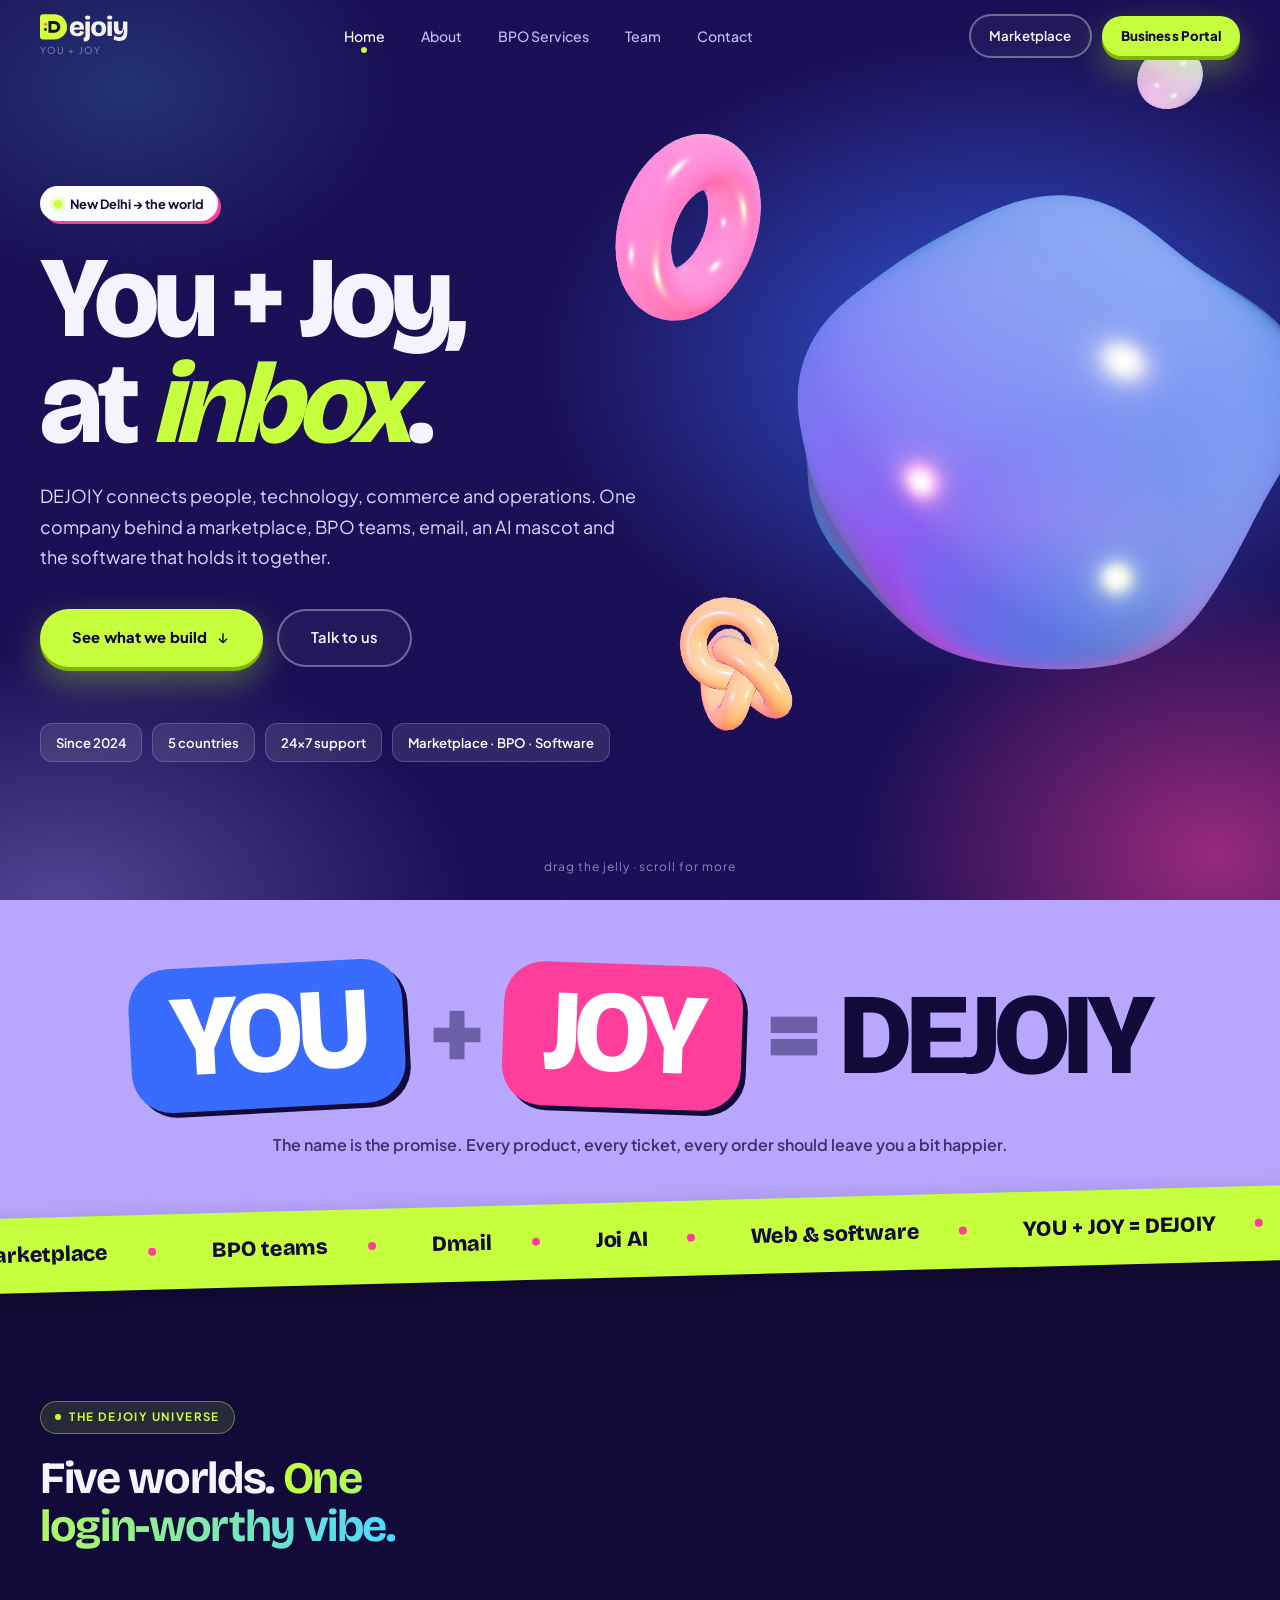
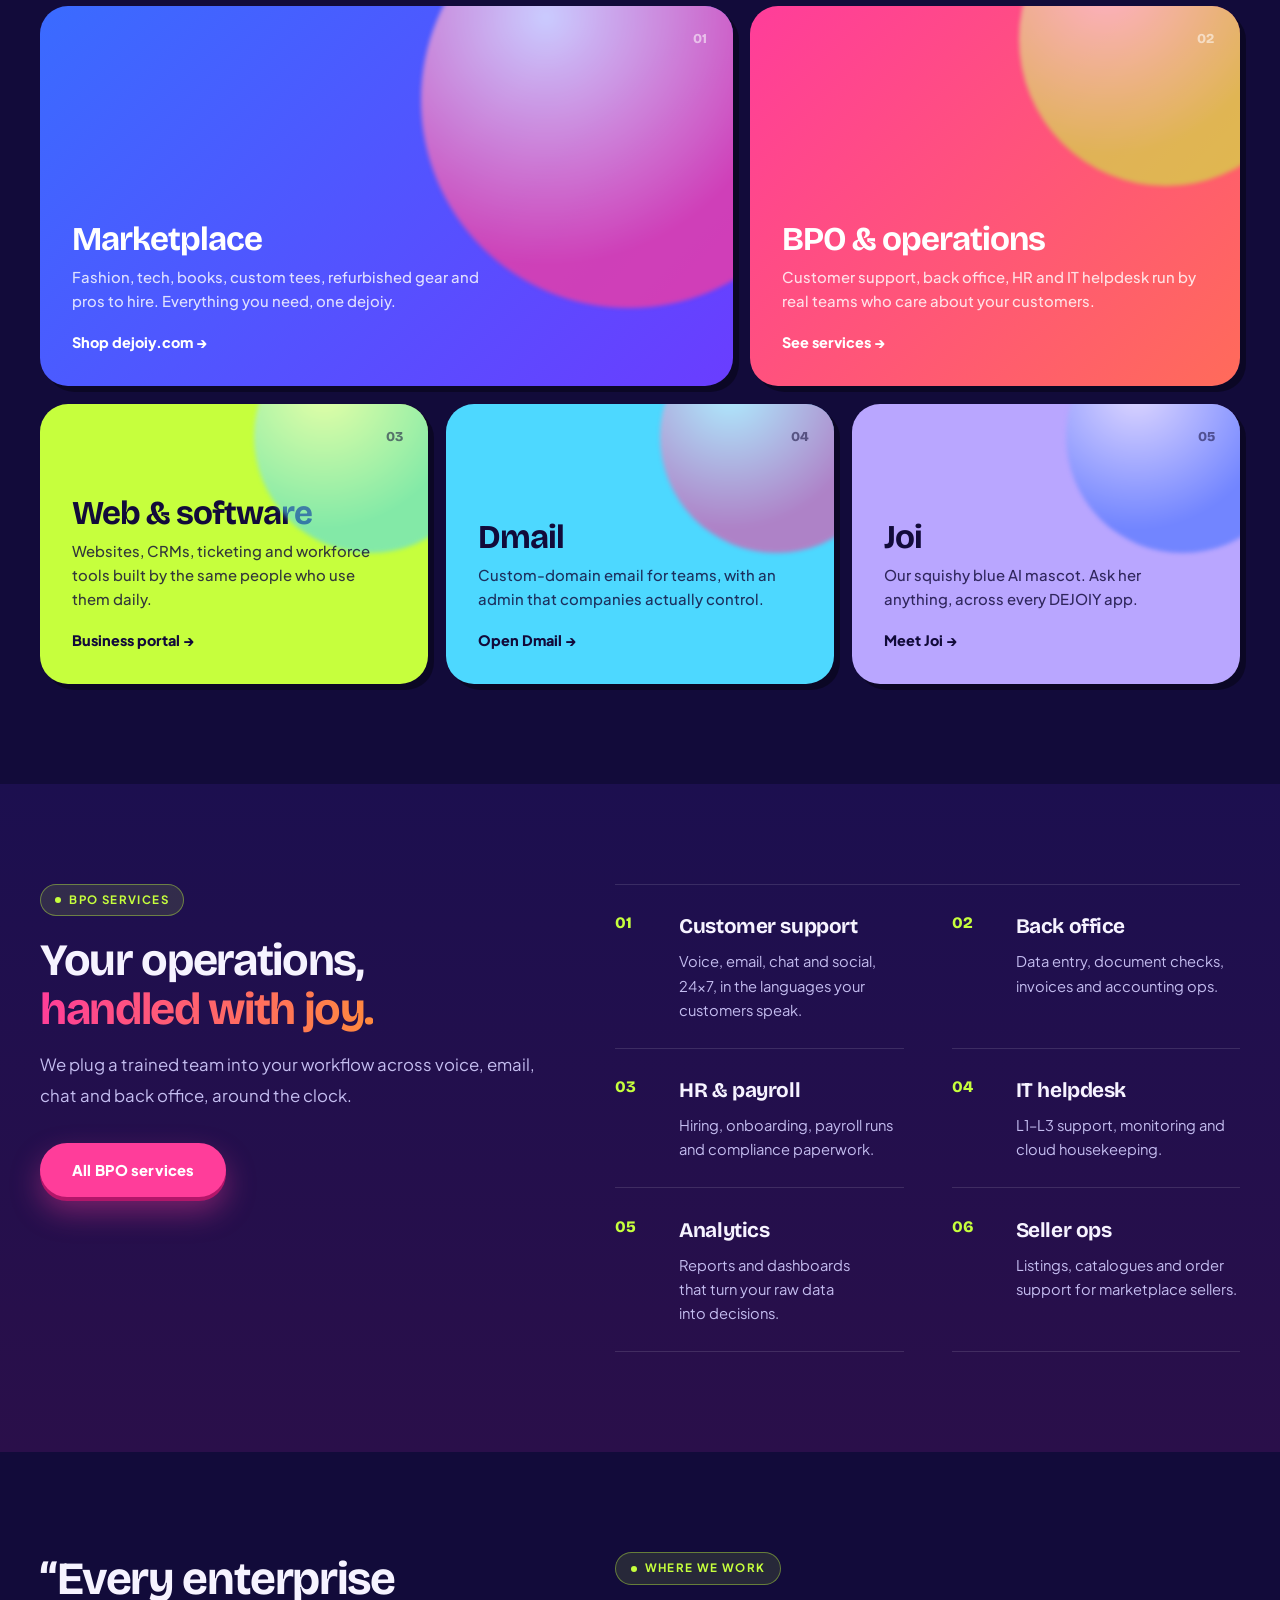
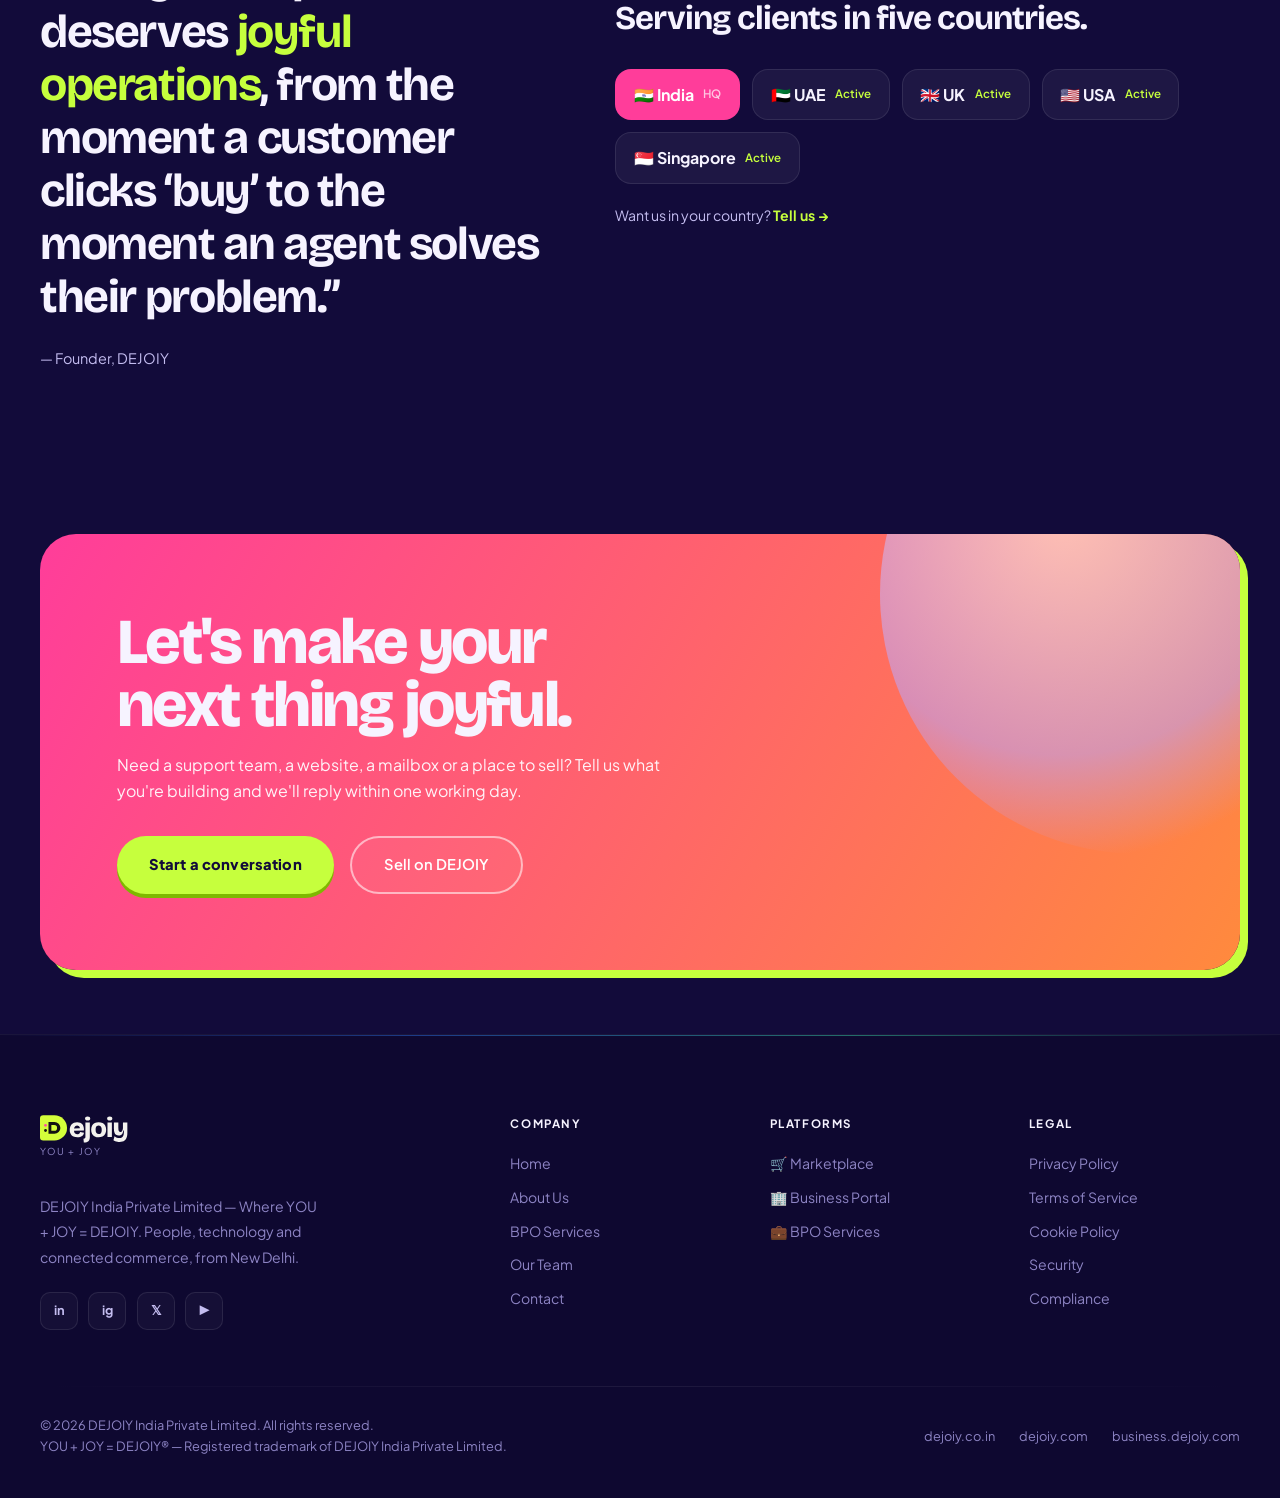
==== dejoiy.co.in main/public/index.html @ 5902982a "Louder Gen-Z palette: lime, hot pink, electric blue, lavender Co-Authored-By: Claude Opus 5.5 <norep" ====
<!DOCTYPE html>
<html lang="en">
<head>
  <meta charset="UTF-8" />
  <meta name="viewport" content="width=device-width, initial-scale=1.0, viewport-fit=cover" />
  <title>DEJOIY — You + Joy | People, Technology &amp; Connected Commerce</title>
  <meta name="description" content="DEJOIY connects people, technology, commerce and operations — a marketplace, BPO services, software and digital products from New Delhi to the world." />
  <meta property="og:title" content="DEJOIY — You + Joy | BPO &amp; Marketplace" />
  <meta property="og:description" content="Building the world's most joyful enterprise ecosystem — BPO services + digital marketplace, powered by AI." />
  <meta property="og:type" content="website" />
  <meta name="theme-color" content="#0b0a1a" />
  <link rel="icon" type="image/svg+xml" href="assets/icons/favicon.svg" />
  <link rel="icon" type="image/png" sizes="32x32" href="assets/icons/favicon-32.png" />
  <link rel="apple-touch-icon" href="assets/icons/apple-touch-icon.png" />

  <link rel="preconnect" href="https://fonts.googleapis.com" />
  <link rel="preconnect" href="https://fonts.gstatic.com" crossorigin />
  <link rel="preload" as="style" href="https://fonts.googleapis.com/css2?family=Bricolage+Grotesque:opsz,wght@12..96,500;12..96,700;12..96,800&family=Plus+Jakarta+Sans:wght@400;500;600;700&display=swap" />
  <link href="https://fonts.googleapis.com/css2?family=Bricolage+Grotesque:opsz,wght@12..96,500;12..96,700;12..96,800&family=Plus+Jakarta+Sans:wght@400;500;600;700&display=swap" rel="stylesheet" media="print" onload="this.media='all'" />
  <noscript><link href="https://fonts.googleapis.com/css2?family=Bricolage+Grotesque:opsz,wght@12..96,500;12..96,700;12..96,800&family=Plus+Jakarta+Sans:wght@400;500;600;700&display=swap" rel="stylesheet" /></noscript>

    <script src="assets/vendor/gsap.min.js" defer></script>
  <script src="assets/vendor/ScrollTrigger.min.js" defer></script>

  <link rel="stylesheet" href="assets/css/styles.css" />
</head>
<body>
<a href="#main" class="skip-link">Skip to content</a>

<!-- ═══ NAVIGATION ═══ -->
<header class="nav-wrap" id="mainNav">
  <div class="container">
    <div class="nav-inner">
      <a href="/" class="nav-logo">
        <div>
          <img class="nav-logo-img" src="assets/images/logo/dejoiy-wordmark-on-dark.svg" alt="DEJOIY" />
          <div class="nav-logo-sub">You + Joy</div>
        </div>
      </a>
      <ul class="nav-links">
        <li><a href="/" class="active">Home</a></li>
        <li><a href="/about">About</a></li>
        <li><a href="/services">BPO Services</a></li>
        <li><a href="/team">Team</a></li>
        <li><a href="/contact">Contact</a></li>
      </ul>
      <div class="nav-actions">
        <a href="https://www.dejoiy.com" target="_blank" rel="noopener" class="btn-ghost" style="padding:0.6rem 1.15rem;font-size:0.83rem">Marketplace</a>
        <a href="https://business.dejoiy.com" target="_blank" rel="noopener" class="btn-primary" style="padding:0.6rem 1.15rem;font-size:0.83rem">Business Portal</a>
      </div>
      <button class="nav-hamburger" id="navHamburger" aria-label="Open menu" aria-expanded="false">
        <span></span><span></span><span></span>
      </button>
    </div>
  </div>
</header>

<div class="mobile-menu" id="mobileMenu">
  <nav>
    <a href="/">🏠 Home</a>
    <a href="/about">ℹ️ About</a>
    <a href="/services">💼 BPO Services</a>
    <a href="/team">👥 Team</a>
    <a href="/contact">✉️ Contact</a>
  </nav>
  <div class="mobile-ctas">
    <a href="https://www.dejoiy.com" target="_blank" rel="noopener" class="btn-ghost" style="text-align:center;display:block">🛒 Visit Marketplace</a>
    <a href="https://business.dejoiy.com" target="_blank" rel="noopener" class="btn-primary" style="text-align:center;display:block">🏢 Business Portal</a>
  </div>
</div>

<!-- ═══ HERO ═══ -->
<main id="main">
<section class="hero3d" id="hero3d" aria-label="Introduction">
  <div class="hero3d-fallback" aria-hidden="true"></div>
  <canvas id="hero-canvas" aria-hidden="true"></canvas>
  <div class="container hero3d-inner">
    <span class="sticker reveal"><b></b> New Delhi → the world</span>
    <h1 class="display-title reveal reveal-delay-1" style="margin-top:1.5rem">
      You + Joy,<br />at <span class="swap" id="heroSwap">scale</span>.
    </h1>
    <p class="lede reveal reveal-delay-2">DEJOIY connects people, technology, commerce and operations. One company behind a marketplace, BPO teams, email, an AI mascot and the software that holds it together.</p>
    <div class="hero-ctas reveal reveal-delay-3">
      <a href="#worlds" class="btn-primary">See what we build
        <svg width="16" height="16" fill="none" viewBox="0 0 24 24" stroke="currentColor" stroke-width="2.2" aria-hidden="true"><path d="M12 5v14m0 0l-6-6m6 6l6-6"/></svg></a>
      <a href="/contact" class="btn-ghost">Talk to us</a>
    </div>
    <div class="hero-facts reveal reveal-delay-4">
      <span>Since 2024</span><span>5 countries</span><span>24×7 support</span><span>Marketplace · BPO · Software</span>
    </div>
  </div>
  <div class="hero-hint" aria-hidden="true">drag the jelly · scroll for more</div>
</section>

<!-- ═══ FORMULA ═══ -->
<section class="section-sm eq-band">
  <div class="container">
    <div class="eq reveal" aria-label="You plus Joy equals Dejoiy">
      <span class="chip you">YOU</span><span class="op">+</span><span class="chip joy">JOY</span><span class="op">=</span><span class="res">DEJOIY</span>
    </div>
    <p class="eq-sub reveal reveal-delay-1">The name is the promise. Every product, every ticket, every order should leave you a bit happier.</p>
  </div>
</section>

<div class="marquee-wrap" aria-hidden="true">
  <div class="marquee-track">
    <span class="marquee-item">Marketplace <span class="marquee-dot"></span></span>
    <span class="marquee-item">BPO teams <span class="marquee-dot"></span></span>
    <span class="marquee-item">Dmail <span class="marquee-dot"></span></span>
    <span class="marquee-item">Joi AI <span class="marquee-dot"></span></span>
    <span class="marquee-item">Web &amp; software <span class="marquee-dot"></span></span>
    <span class="marquee-item">YOU + JOY = DEJOIY <span class="marquee-dot"></span></span>
    <span class="marquee-item">Marketplace <span class="marquee-dot"></span></span>
    <span class="marquee-item">BPO teams <span class="marquee-dot"></span></span>
    <span class="marquee-item">Dmail <span class="marquee-dot"></span></span>
    <span class="marquee-item">Joi AI <span class="marquee-dot"></span></span>
    <span class="marquee-item">Web &amp; software <span class="marquee-dot"></span></span>
    <span class="marquee-item">YOU + JOY = DEJOIY <span class="marquee-dot"></span></span>
  </div>
</div>

<!-- ═══ WORLDS ═══ -->
<section class="section" id="worlds">
  <div class="container">
    <div class="section-header reveal">
      <div class="badge" style="margin-bottom:1.25rem"><span class="badge-dot"></span>The DEJOIY universe</div>
      <h2 class="section-headline" style="max-width:16ch">Five worlds. <span class="gradient-text">One login-worthy vibe.</span></h2>
    </div>
    <div class="worlds">
      <a class="world w-market tilt reveal" href="https://www.dejoiy.com" target="_blank" rel="noopener">
        <span class="blob" aria-hidden="true"></span><span class="num">01</span>
        <h3>Marketplace</h3>
        <p>Fashion, tech, books, custom tees, refurbished gear and pros to hire. Everything you need, one dejoiy.</p>
        <span class="go">Shop dejoiy.com →</span>
      </a>
      <a class="world w-bpo tilt reveal reveal-delay-1" href="/services">
        <span class="blob" aria-hidden="true"></span><span class="num">02</span>
        <h3>BPO &amp; operations</h3>
        <p>Customer support, back office, HR and IT helpdesk run by real teams who care about your customers.</p>
        <span class="go">See services →</span>
      </a>
      <a class="world w-tech tilt reveal" href="https://business.dejoiy.com" target="_blank" rel="noopener">
        <span class="blob" aria-hidden="true"></span><span class="num">03</span>
        <h3>Web &amp; software</h3>
        <p>Websites, CRMs, ticketing and workforce tools built by the same people who use them daily.</p>
        <span class="go">Business portal →</span>
      </a>
      <a class="world w-mail tilt reveal reveal-delay-1" href="https://mail.dejoiy.com" target="_blank" rel="noopener">
        <span class="blob" aria-hidden="true"></span><span class="num">04</span>
        <h3>Dmail</h3>
        <p>Custom-domain email for teams, with an admin that companies actually control.</p>
        <span class="go">Open Dmail →</span>
      </a>
      <a class="world w-joi tilt reveal reveal-delay-2" href="https://joi.dejoiy.com" target="_blank" rel="noopener">
        <span class="blob" aria-hidden="true"></span><span class="num">05</span>
        <h3>Joi</h3>
        <p>Our squishy blue AI mascot. Ask her anything, across every DEJOIY app.</p>
        <span class="go">Meet Joi →</span>
      </a>
    </div>
  </div>
</section>

<!-- ═══ BPO ═══ -->
<section class="section" id="bpo">
  <div class="container split">
    <div class="reveal">
      <div class="badge" style="margin-bottom:1.25rem"><span class="badge-dot"></span>BPO services</div>
      <h2 class="section-headline">Your operations,<br /><span class="gradient-gold">handled with joy.</span></h2>
      <p class="section-body" style="margin-top:1rem">We plug a trained team into your workflow across voice, email, chat and back office, around the clock.</p>
      <a href="/services" class="btn-primary btn-joy" style="margin-top:2rem">All BPO services</a>
    </div>
    <div class="svc-list">
      <div class="svc reveal"><i>01</i><div><h3>Customer support</h3><p>Voice, email, chat and social, 24×7, in the languages your customers speak.</p></div></div>
      <div class="svc reveal reveal-delay-1"><i>02</i><div><h3>Back office</h3><p>Data entry, document checks, invoices and accounting ops.</p></div></div>
      <div class="svc reveal"><i>03</i><div><h3>HR &amp; payroll</h3><p>Hiring, onboarding, payroll runs and compliance paperwork.</p></div></div>
      <div class="svc reveal reveal-delay-1"><i>04</i><div><h3>IT helpdesk</h3><p>L1–L3 support, monitoring and cloud housekeeping.</p></div></div>
      <div class="svc reveal"><i>05</i><div><h3>Analytics</h3><p>Reports and dashboards that turn your raw data into decisions.</p></div></div>
      <div class="svc reveal reveal-delay-1"><i>06</i><div><h3>Seller ops</h3><p>Listings, catalogues and order support for marketplace sellers.</p></div></div>
    </div>
  </div>
</section>

<!-- ═══ QUOTE + REACH ═══ -->
<section class="section">
  <div class="container split">
    <div class="reveal">
      <p class="quote-big">“Every enterprise deserves <em>joyful operations</em>, from the moment a customer clicks ‘buy’ to the moment an agent solves their problem.”</p>
      <p class="quote-by">— Founder, DEJOIY</p>
    </div>
    <div class="reveal reveal-delay-1">
      <div class="badge" style="margin-bottom:1rem"><span class="badge-dot"></span>Where we work</div>
      <h2 class="section-headline" style="font-size:clamp(1.6rem,2.6vw,2.4rem)">Serving clients in five countries.</h2>
      <div class="countries">
        <span class="country hq">🇮🇳 India <small>HQ</small></span>
        <span class="country">🇦🇪 UAE <small>Active</small></span>
        <span class="country">🇬🇧 UK <small>Active</small></span>
        <span class="country">🇺🇸 USA <small>Active</small></span>
        <span class="country">🇸🇬 Singapore <small>Active</small></span>
      </div>
      <p style="margin-top:1.25rem;font-size:.88rem;color:var(--text-secondary)">Want us in your country? <a href="/contact" style="color:var(--dj-lemon);font-weight:700">Tell us →</a></p>
    </div>
  </div>
</section>

<!-- ═══ CTA ═══ -->
<section class="section-sm">
  <div class="container">
    <div class="cta-joy reveal">
      <h2>Let's make your next thing joyful.</h2>
      <p>Need a support team, a website, a mailbox or a place to sell? Tell us what you're building and we'll reply within one working day.</p>
      <div style="display:flex;gap:1rem;flex-wrap:wrap">
        <a href="/contact" class="btn-primary">Start a conversation</a>
        <a href="https://dejoiy.com/vendor-register/" target="_blank" rel="noopener" class="btn-ghost">Sell on DEJOIY</a>
      </div>
    </div>
  </div>
</section>
</main>

<!-- ═══ FOOTER ═══ -->
<footer class="site-footer">
  <div class="container">
    <div class="footer-grid">
      <div>
        <a href="/" class="nav-logo" style="display:inline-flex;margin-bottom:1rem">
          <div><img class="nav-logo-img" src="assets/images/logo/dejoiy-wordmark-on-dark.svg" alt="DEJOIY" /><div class="nav-logo-sub">You + Joy</div></div>
        </a>
        <p class="footer-brand-desc">DEJOIY India Private Limited — Where YOU + JOY = DEJOIY. People, technology and connected commerce, from New Delhi.</p>
        <div class="social-row">
          <a href="#" class="social-btn" title="LinkedIn">in</a>
          <a href="#" class="social-btn" title="Instagram">ig</a>
          <a href="#" class="social-btn" title="X">𝕏</a>
          <a href="#" class="social-btn" title="YouTube">▶</a>
        </div>
      </div>
      <div>
        <div class="footer-col-title">Company</div>
        <div class="footer-links">
          <a href="/">Home</a>
          <a href="/about">About Us</a>
          <a href="/services">BPO Services</a>
          <a href="/team">Our Team</a>
          <a href="/contact">Contact</a>
        </div>
      </div>
      <div>
        <div class="footer-col-title">Platforms</div>
        <div class="footer-links">
          <a href="https://www.dejoiy.com" target="_blank" rel="noopener">🛒 Marketplace</a>
          <a href="https://business.dejoiy.com" target="_blank" rel="noopener">🏢 Business Portal</a>
          <a href="/services">💼 BPO Services</a>
        </div>
      </div>
      <div>
        <div class="footer-col-title">Legal</div>
        <div class="footer-links">
          <a href="#">Privacy Policy</a>
          <a href="#">Terms of Service</a>
          <a href="#">Cookie Policy</a>
          <a href="#">Security</a>
          <a href="#">Compliance</a>
        </div>
      </div>
    </div>
    <div class="footer-divider"></div>
    <div class="footer-bottom">
      <div class="footer-bottom-text">
        © 2026 DEJOIY India Private Limited. All rights reserved.<br />
        YOU + JOY = DEJOIY® — Registered trademark of DEJOIY India Private Limited.
      </div>
      <div class="footer-domains">
        <a href="https://www.dejoiy.co.in">dejoiy.co.in</a>
        <a href="https://www.dejoiy.com" target="_blank">dejoiy.com</a>
        <a href="https://business.dejoiy.com" target="_blank">business.dejoiy.com</a>
      </div>
    </div>
  </div>
</footer>

<style>
.skip-link{position:absolute;left:-999px;top:0}.skip-link:focus{left:1rem;top:1rem;z-index:200;background:#fff;color:#0b0a1a;padding:.6rem 1rem;border-radius:10px}
@media(max-width:768px){
  .market-top-grid{grid-template-columns:1fr!important}
  .product-grid{grid-template-columns:1fr!important}
  .bpo-stat-grid{grid-template-columns:1fr!important}
  .serviceable-grid{grid-template-columns:repeat(3,1fr)!important;gap:0.75rem!important}
}
@media(max-width:480px){
  .serviceable-grid{grid-template-columns:repeat(2,1fr)!important}
}
@media(max-width:1100px){
  .market-top-grid{grid-template-columns:1fr!important}
  .bpo-stat-grid{grid-template-columns:1fr 1fr!important}
}
</style>
<script src="assets/vendor/three.min.js"></script>
<script src="assets/js/main.js"></script>
</body>
</html>
---- dejoiy.co.in main/public/assets/css/styles.css ----
/* ================================================
   DEJOIY — Global Design System v3.0
   BPO + Marketplace Empire | YOU + JOY = DEJOIY
================================================ */

:root {
  --bg-void: #0b0a1a;
  --bg-deep: #0e0d22;
  --bg-dark: #141331;
  --bg-panel: rgba(255,255,255,0.04);
  --panel-border: rgba(255,255,255,0.10);
  --text-primary: #f6f3ff;
  --text-secondary: #aeb0cc;
  --text-dim: #74789c;
  --blue: #2f7cf6;
  --blue-bright: #5b9bff;
  --royal: #2f7cf6;
  --indigo: #2f7cf6;
  --cyan: #3ee6b0;
  --cyan-bright: #3ee6b0;
  --purple: #ff5fa2;
  --magenta: #ff5fa2;
  --gold: #f5c15d;
  --green: #10b981;
  --glow-blue: 0 0 60px rgba(91,155,255,0.3);
  --glow-cyan: 0 0 60px rgba(62,230,176,0.25);
  --glow-purple: 0 0 60px rgba(255,95,162,0.3);
  --radius-card: 20px;
  --radius-xl: 28px;
  --container: 1280px;
  --transition-smooth: cubic-bezier(0.16, 1, 0.3, 1);
}

*, *::before, *::after { box-sizing: border-box; margin: 0; padding: 0; }

html {
  scroll-behavior: smooth;
  -webkit-font-smoothing: antialiased;
  -moz-osx-font-smoothing: grayscale;
}

body {
  background: var(--bg-void);
  color: var(--text-primary);
  font-family: 'Plus Jakarta Sans', -apple-system, BlinkMacSystemFont, sans-serif;
  overflow-x: hidden;
  line-height: 1.6;
}

img { max-width:100%; height:auto; display:block; object-fit:cover; }
a { text-decoration:none; color:inherit; }
button { font:inherit; cursor:pointer; border:none; background:none; }
svg { display:block; flex-shrink:0; }

/* ── SMOOTH SCROLL + SELECTION ── */
::selection { background: rgba(47,124,246,0.3); color: white; }

/* ── CONTAINER ── */
.container {
  width: min(100% - 2rem, var(--container));
  margin-inline: auto;
}

/* ── TYPOGRAPHY ── */
.display-title {
  font-family: 'Bricolage Grotesque', sans-serif;
  font-size: clamp(2.6rem, 7vw, 7rem);
  font-weight: 800;
  line-height: 0.95;
  letter-spacing: -0.04em;
  color: var(--text-primary);
}
.section-headline {
  font-family: 'Bricolage Grotesque', sans-serif;
  font-size: clamp(1.75rem, 3.5vw, 3.5rem);
  font-weight: 700;
  line-height: 1.08;
  letter-spacing: -0.025em;
  color: var(--text-primary);
}
.section-body {
  font-size: 1.05rem;
  line-height: 1.85;
  color: var(--text-secondary);
  max-width: 640px;
}

/* ── GRADIENT TEXT ── */
.gradient-text {
  background: linear-gradient(135deg, #5b9bff 0%, #ff5fa2 40%, #3ee6b0 80%);
  background-size: 200%;
  -webkit-background-clip: text;
  -webkit-text-fill-color: transparent;
  background-clip: text;
  animation: gradientShift 6s ease infinite;
}
.gradient-gold {
  background: linear-gradient(135deg, #ffce3a, #ffb35c, #ff7a59);
  -webkit-background-clip: text;
  -webkit-text-fill-color: transparent;
  background-clip: text;
}
@keyframes gradientShift {
  0%,100%{background-position:0% 50%}
  50%{background-position:100% 50%}
}

/* ── GLASS ── */
.glass {
  background: rgba(255,255,255,0.04);
  backdrop-filter: blur(20px);
  -webkit-backdrop-filter: blur(20px);
  border: 1px solid rgba(255,255,255,0.08);
}

/* ── GLOW BORDER ── */
.glow-border { position:relative; }
.glow-border::before {
  content:"";
  position:absolute; inset:-1px;
  border-radius:inherit;
  padding:1px;
  background:linear-gradient(135deg,rgba(91,155,255,0.55),rgba(255,95,162,0.45),rgba(62,230,176,0.55));
  background-size:300%;
  animation:borderGlow 4s ease infinite;
  -webkit-mask:linear-gradient(#fff 0 0) content-box,linear-gradient(#fff 0 0);
  -webkit-mask-composite:xor;
  mask-composite:exclude;
  pointer-events:none;
  opacity:0;
  transition:opacity 0.4s ease;
}
.glow-border:hover::before { opacity:1; }
@keyframes borderGlow{0%,100%{background-position:0% 50%}50%{background-position:100% 50%}}

/* ── BUTTONS ── */
.btn-primary {
  display:inline-flex; align-items:center; justify-content:center; gap:0.45rem;
  padding:0.95rem 2rem;
  border-radius:999px;
  font-weight:700; font-size:0.92rem;
  color:white;
  background:linear-gradient(135deg,#2f7cf6,#ff5fa2,#3ee6b0);
  background-size:200%;
  box-shadow:0 8px 28px rgba(47,124,246,0.38), 0 0 0 1px rgba(255,255,255,0.08);
  transition:all 0.3s var(--transition-smooth);
  white-space:nowrap; letter-spacing:0.01em;
  position:relative; overflow:hidden;
  -webkit-tap-highlight-color:transparent;
}
.btn-primary::before {
  content:""; position:absolute; inset:0;
  background:linear-gradient(135deg,rgba(255,255,255,0.18),transparent);
  opacity:0; transition:opacity 0.3s;
}
.btn-primary:hover { transform:translateY(-3px); box-shadow:0 16px 44px rgba(47,124,246,0.5),0 0 60px rgba(47,124,246,0.18); background-position:right center; }
.btn-primary:hover::before { opacity:1; }
.btn-primary:active { transform:translateY(-1px); }

.btn-ghost {
  display:inline-flex; align-items:center; justify-content:center; gap:0.45rem;
  padding:0.95rem 2rem;
  border-radius:999px;
  font-weight:600; font-size:0.92rem;
  color:var(--text-primary);
  border:1px solid rgba(255,255,255,0.14);
  background:rgba(255,255,255,0.04);
  transition:all 0.3s var(--transition-smooth);
  white-space:nowrap;
  -webkit-tap-highlight-color:transparent;
}
.btn-ghost:hover { background:rgba(255,255,255,0.09); border-color:rgba(255,255,255,0.25); transform:translateY(-2px); }
.btn-ghost:active { transform:translateY(0); }

/* ── BADGE ── */
.badge {
  display:inline-flex; align-items:center; gap:0.5rem;
  padding:0.38rem 0.9rem;
  border-radius:999px;
  background:rgba(47,124,246,0.12);
  border:1px solid rgba(47,124,246,0.28);
  color:#a5b4fc;
  font-size:0.72rem; font-weight:700;
  text-transform:uppercase; letter-spacing:0.12em;
}
.badge-dot {
  width:6px; height:6px; border-radius:50%;
  background:#3ee6b0;
  animation:pulse 2s ease infinite;
}
@keyframes pulse{0%,100%{opacity:1;transform:scale(1)}50%{opacity:0.5;transform:scale(0.8)}}

/* ═══════════════════════════
   ANIMATED D ELEMENT
═══════════════════════════ */
.d-symbol {
  position:relative;
  display:inline-flex;
  align-items:center;
  justify-content:center;
  width:56px; height:56px;
  flex-shrink:0;
}
.d-symbol-svg {
  width:100%; height:100%;
  filter:drop-shadow(0 0 12px rgba(47,124,246,0.7));
  animation:dPulse 3s ease infinite;
}
@keyframes dPulse {
  0%,100%{filter:drop-shadow(0 0 12px rgba(47,124,246,0.7))}
  50%{filter:drop-shadow(0 0 24px rgba(62,230,176,0.9))}
}
/* Large decorative D motif */
.d-motif {
  font-family:'Bricolage Grotesque', sans-serif;
  font-size:clamp(8rem,18vw,18rem);
  font-weight:800;
  line-height:1;
  letter-spacing:-0.05em;
  background:linear-gradient(135deg,rgba(47,124,246,0.08),rgba(62,230,176,0.04));
  -webkit-background-clip:text;
  -webkit-text-fill-color:transparent;
  background-clip:text;
  user-select:none;
  pointer-events:none;
  position:absolute;
}

/* ═══════════════════════════
   NAVIGATION
═══════════════════════════ */
.nav-wrap {
  position:fixed;
  top:0; left:0; right:0;
  z-index:1000;
  transition:all 0.4s ease;
}
.nav-wrap.scrolled {
  background:rgba(2,4,8,0.92);
  backdrop-filter:blur(24px);
  -webkit-backdrop-filter:blur(24px);
  border-bottom:1px solid rgba(255,255,255,0.06);
  box-shadow:0 4px 24px rgba(0,0,0,0.3);
}
.nav-inner {
  display:flex;
  align-items:center;
  justify-content:space-between;
  height:72px;
}
.nav-logo {
  display:flex; align-items:center; gap:10px;
  text-decoration:none;
}
.nav-logo-icon {
  width:38px; height:38px;
  border-radius:10px;
  background:linear-gradient(135deg,#1d4ed8,#ff5fa2);
  display:flex; align-items:center; justify-content:center;
  box-shadow:0 0 20px rgba(47,124,246,0.4);
  flex-shrink:0; overflow:hidden;
}
.nav-logo-icon img { width:100%; height:100%; object-fit:contain; }
.nav-logo-img { display:block; height:28px; width:auto; }
.nav-logo-text {
  font-family:'Bricolage Grotesque', sans-serif;
  font-size:1.1rem; font-weight:800; letter-spacing:0.02em; color:white;
}
.nav-logo-sub {
  font-size:0.6rem; color:var(--text-dim);
  letter-spacing:0.14em; text-transform:uppercase; margin-top:1px;
}
.nav-links {
  display:flex; align-items:center; gap:2.25rem; list-style:none;
}
.nav-links a {
  font-size:0.88rem; font-weight:500;
  color:var(--text-secondary); transition:color 0.25s ease;
}
.nav-links a:hover, .nav-links a.active { color:white; }
.nav-actions { display:flex; align-items:center; gap:0.65rem; }

/* Hamburger */
.nav-hamburger {
  display:none;
  width:44px; height:44px; border-radius:12px;
  border:1px solid rgba(255,255,255,0.1);
  background:rgba(255,255,255,0.04);
  color:white; align-items:center; justify-content:center;
  flex-direction:column; gap:5px; cursor:pointer;
  transition:all 0.25s ease;
}
.nav-hamburger:hover { background:rgba(255,255,255,0.08); }
.nav-hamburger span {
  display:block; width:20px; height:1.5px;
  background:white; border-radius:2px;
  transition:all 0.3s ease;
}
.nav-hamburger.open span:nth-child(1){ transform:translateY(6.5px) rotate(45deg); }
.nav-hamburger.open span:nth-child(2){ opacity:0; transform:scaleX(0); }
.nav-hamburger.open span:nth-child(3){ transform:translateY(-6.5px) rotate(-45deg); }

/* Mobile menu */
.mobile-menu {
  display:none;
  position:fixed;
  top:72px; left:0; right:0;
  background:rgba(2,4,8,0.98);
  backdrop-filter:blur(24px);
  -webkit-backdrop-filter:blur(24px);
  border-bottom:1px solid rgba(255,255,255,0.06);
  padding:1.5rem 1rem 2rem;
  z-index:999;
  transform:translateY(-10px);
  opacity:0;
  transition:all 0.3s var(--transition-smooth);
  pointer-events:none;
}
.mobile-menu.open {
  display:block;
  transform:translateY(0);
  opacity:1;
  pointer-events:all;
}
.mobile-menu nav { display:flex; flex-direction:column; gap:0; }
.mobile-menu a {
  font-size:1rem; font-weight:500;
  color:var(--text-secondary);
  padding:0.85rem 0;
  border-bottom:1px solid rgba(255,255,255,0.05);
  transition:color 0.2s ease;
  display:flex; align-items:center; gap:0.5rem;
}
.mobile-menu a:hover { color:white; }
.mobile-ctas { display:flex; flex-direction:column; gap:0.75rem; margin-top:1.5rem; }

@media (max-width:1024px){
  .nav-links,.nav-actions{display:none;}
  .nav-hamburger{display:flex;}
}

/* ═══════════════════════════
   HERO
═══════════════════════════ */
.hero-section {
  position:relative;
  min-height:100svh;
  min-height:100vh;
  display:flex; align-items:center;
  overflow:hidden;
}
#hero-canvas {
  position:absolute; inset:0;
  width:100%; height:100%; z-index:0;
}
.hero-gradient-overlay {
  position:absolute; inset:0;
  background:
    radial-gradient(ellipse 80% 60% at 50% 0%,rgba(91,155,255,0.09),transparent 55%),
    radial-gradient(ellipse 60% 50% at 85% 50%,rgba(255,95,162,0.07),transparent 55%),
    radial-gradient(ellipse 50% 50% at 15% 80%,rgba(62,230,176,0.06),transparent 50%),
    linear-gradient(180deg,var(--bg-void) 0%,transparent 25%,transparent 75%,var(--bg-void) 100%);
  z-index:1;
}
.hero-content {
  position:relative; z-index:2; width:100%;
  padding-top:130px; padding-bottom:80px;
}
.hero-eyebrow {
  margin-bottom:1.75rem;
  opacity:0; transform:translateY(20px);
  animation:fadeUp 0.8s var(--transition-smooth) 0.3s forwards;
}
.hero-title {
  opacity:0; transform:translateY(30px);
  animation:fadeUp 0.9s var(--transition-smooth) 0.5s forwards;
  margin-bottom:1.5rem;
}
.hero-subtitle {
  opacity:0; transform:translateY(20px);
  animation:fadeUp 0.8s var(--transition-smooth) 0.7s forwards;
  font-size:1.1rem; line-height:1.82;
  color:var(--text-secondary);
  max-width:580px; margin-bottom:2.25rem;
}
.hero-ctas {
  display:flex; flex-wrap:wrap; gap:0.9rem;
  opacity:0; transform:translateY(20px);
  animation:fadeUp 0.8s var(--transition-smooth) 0.9s forwards;
  margin-bottom:3.5rem;
}
.hero-stats {
  display:flex; flex-wrap:wrap; gap:3rem;
  opacity:0; transform:translateY(20px);
  animation:fadeUp 0.8s var(--transition-smooth) 1.1s forwards;
}
.hero-stat-num {
  font-family:'Bricolage Grotesque', sans-serif;
  font-size:clamp(1.8rem,3.5vw,2.8rem);
  font-weight:800; line-height:1; letter-spacing:-0.03em;
}
.hero-stat-label {
  font-size:0.78rem; color:var(--text-dim); margin-top:0.3rem;
  text-transform:uppercase; letter-spacing:0.08em;
}

/* Scroll indicator */
.scroll-indicator {
  position:absolute; bottom:2.5rem; left:50%;
  transform:translateX(-50%); z-index:2;
  display:flex; flex-direction:column; align-items:center; gap:0.5rem;
  opacity:0; animation:fadeIn 1s ease 2s forwards;
}
.scroll-line {
  width:1px; height:50px;
  background:linear-gradient(180deg,transparent,rgba(47,124,246,0.8),transparent);
  animation:scrollPulse 2s ease infinite;
}
.scroll-text { font-size:0.68rem; letter-spacing:0.2em; text-transform:uppercase; color:var(--text-dim); }
@keyframes scrollPulse{0%,100%{opacity:0.3;transform:scaleY(0.9)}50%{opacity:1;transform:scaleY(1.1)}}

/* Orbs */
.orb {
  position:absolute; border-radius:50%;
  filter:blur(90px); opacity:0.4; pointer-events:none;
}
.orb-blue{background:radial-gradient(circle,rgba(47,124,246,0.65),transparent 70%);}
.orb-purple{background:radial-gradient(circle,rgba(255,95,162,0.55),transparent 70%);}
.orb-cyan{background:radial-gradient(circle,rgba(62,230,176,0.55),transparent 70%);}

/* ═══════════════════════════
   SECTION
═══════════════════════════ */
.section { padding:100px 0; position:relative; }
.section-sm { padding:64px 0; }
.section-xs { padding:40px 0; }
.section-header { margin-bottom:3.5rem; }
.section-header.center { text-align:center; }
.section-header.center .section-body { margin-inline:auto; }

/* Reveal */
.reveal {
  opacity:0; transform:translateY(28px);
  transition:opacity 0.75s var(--transition-smooth), transform 0.75s var(--transition-smooth);
}
.reveal.visible { opacity:1; transform:translateY(0); }
.reveal-delay-1 { transition-delay:0.08s; }
.reveal-delay-2 { transition-delay:0.16s; }
.reveal-delay-3 { transition-delay:0.24s; }
.reveal-delay-4 { transition-delay:0.32s; }
.reveal-delay-5 { transition-delay:0.40s; }
.reveal-delay-6 { transition-delay:0.48s; }

/* ═══════════════════════════
   YOU + JOY SECTION
═══════════════════════════ */
.formula-section {
  overflow:hidden; position:relative;
  background:radial-gradient(ellipse 80% 60% at 50% 50%,rgba(47,124,246,0.06),transparent);
}
.formula-wrap {
  display:flex; align-items:center; justify-content:center;
  gap:1.5rem; flex-wrap:wrap;
  font-family:'Bricolage Grotesque', sans-serif; text-align:center;
}
.formula-part {
  display:flex; flex-direction:column; align-items:center; gap:0.5rem;
}
.formula-word {
  font-size:clamp(2.5rem,6vw,5.5rem);
  font-weight:800; letter-spacing:-0.03em; line-height:1;
}
.formula-tag {
  font-size:0.72rem; font-weight:700; letter-spacing:0.14em;
  text-transform:uppercase; color:var(--text-dim);
}
.formula-plus, .formula-equals {
  font-size:clamp(2rem,5vw,4.5rem);
  font-weight:300; color:var(--text-dim);
  margin-top:-1rem;
}
.formula-result {
  font-size:clamp(3rem,7vw,7rem);
  font-weight:800; letter-spacing:-0.04em; line-height:1;
}

/* ═══════════════════════════
   MARQUEE
═══════════════════════════ */
.marquee-wrap {
  overflow:hidden;
  padding:1.25rem 0;
  border-top:1px solid rgba(255,255,255,0.05);
  border-bottom:1px solid rgba(255,255,255,0.05);
  background:rgba(255,255,255,0.015);
}
.marquee-track {
  display:flex; gap:3.5rem;
  animation:marquee 28s linear infinite; width:max-content;
}
.marquee-item {
  font-size:0.78rem; font-weight:700;
  text-transform:uppercase; letter-spacing:0.18em;
  color:var(--text-dim); white-space:nowrap;
  display:flex; align-items:center; gap:2.5rem;
}
.marquee-dot { width:4px;height:4px;border-radius:50%;background:var(--cyan-bright);opacity:0.5; }
@keyframes marquee{from{transform:translateX(0)}to{transform:translateX(-50%)}}

/* ═══════════════════════════
   STAT BAR
═══════════════════════════ */
.stat-bar {
  border-top:1px solid rgba(255,255,255,0.05);
  border-bottom:1px solid rgba(255,255,255,0.05);
  background:rgba(255,255,255,0.02);
}
.stat-bar-grid {
  display:grid; grid-template-columns:repeat(4,1fr);
  gap:1.5rem; text-align:center; padding:2rem 0;
}
.stat-bar-num {
  font-family:'Bricolage Grotesque', sans-serif;
  font-size:clamp(1.8rem,3vw,2.5rem);
  font-weight:800; letter-spacing:-0.03em; line-height:1;
}
.stat-bar-label {
  font-size:0.77rem; color:var(--text-dim); margin-top:0.35rem;
  text-transform:uppercase; letter-spacing:0.1em;
}

/* ═══════════════════════════
   EMPIRE / PRODUCT CARDS
═══════════════════════════ */
.empire-grid {
  display:grid; grid-template-columns:repeat(3,1fr); gap:1.25rem;
}
.empire-card {
  border-radius:var(--radius-card);
  background:rgba(255,255,255,0.03);
  border:1px solid rgba(255,255,255,0.07);
  padding:1.75rem;
  transition:all 0.4s var(--transition-smooth);
  position:relative; overflow:hidden; cursor:default;
}
.empire-card::before {
  content:""; position:absolute; inset:0;
  background:radial-gradient(ellipse at 50% 0%,rgba(47,124,246,0.1),transparent 70%);
  opacity:0; transition:opacity 0.4s;
  pointer-events:none;
}
.empire-card:hover {
  border-color:rgba(47,124,246,0.38);
  transform:translateY(-6px);
  box-shadow:0 20px 50px rgba(0,0,0,0.5),0 0 0 1px rgba(47,124,246,0.18),var(--glow-purple);
}
.empire-card:hover::before { opacity:1; }
.empire-card-icon {
  width:50px; height:50px; border-radius:14px;
  display:flex; align-items:center; justify-content:center;
  margin-bottom:1.25rem; font-size:1.3rem;
}
.empire-card-title {
  font-family:'Bricolage Grotesque', sans-serif;
  font-size:1.15rem; font-weight:700; margin-bottom:0.65rem; letter-spacing:-0.01em;
}
.empire-card-desc {
  font-size:0.88rem; line-height:1.75;
  color:var(--text-secondary); margin-bottom:1.25rem;
}
.empire-card-link {
  display:inline-flex; align-items:center; gap:0.35rem;
  font-size:0.82rem; font-weight:600; color:var(--cyan-bright);
  transition:gap 0.2s ease;
}
.empire-card-link:hover { gap:0.6rem; }

/* ═══════════════════════════
   INNOVATION STATS
═══════════════════════════ */
.innovation-stat-card {
  border-radius:var(--radius-card);
  background:rgba(255,255,255,0.03);
  border:1px solid rgba(255,255,255,0.07);
  padding:2.25rem;
  transition:all 0.4s var(--transition-smooth);
}
.innovation-stat-card:hover {
  border-color:rgba(62,230,176,0.28);
  box-shadow:0 20px 50px rgba(0,0,0,0.5),var(--glow-cyan);
}
.innovation-number {
  font-family:'Bricolage Grotesque', sans-serif;
  font-size:clamp(2.5rem,4.5vw,5rem);
  font-weight:800; letter-spacing:-0.04em; line-height:1; margin-bottom:0.65rem;
}
.innovation-label { font-size:0.95rem; font-weight:600; color:white; margin-bottom:0.35rem; }
.innovation-sub { font-size:0.85rem; color:var(--text-dim); line-height:1.6; }
.innovation-bar {
  margin-top:1.25rem; height:2px;
  background:rgba(255,255,255,0.06); border-radius:2px; overflow:hidden;
}
.innovation-bar-fill {
  height:100%;
  background:linear-gradient(90deg,var(--cyan),var(--indigo));
  border-radius:2px; transform:scaleX(0); transform-origin:left;
  transition:transform 1.6s var(--transition-smooth);
}
.innovation-bar-fill.animated { transform:scaleX(1); }

/* ═══════════════════════════
   TECH SHOWCASE
═══════════════════════════ */
.tech-card {
  border-radius:var(--radius-card);
  background:rgba(255,255,255,0.03);
  border:1px solid rgba(255,255,255,0.07);
  overflow:hidden;
  transition:all 0.4s var(--transition-smooth);
}
.tech-card:hover {
  border-color:rgba(91,155,255,0.35);
  box-shadow:0 20px 50px rgba(0,0,0,0.5),var(--glow-blue);
  transform:translateY(-4px);
}
.tech-card-content { padding:2.25rem; }
.tech-card-label {
  font-size:0.72rem; font-weight:700; text-transform:uppercase;
  letter-spacing:0.14em; color:var(--text-dim); margin-bottom:0.85rem;
}
.tech-card-title {
  font-family:'Bricolage Grotesque', sans-serif;
  font-size:clamp(1.3rem,2.2vw,2rem); font-weight:700;
  letter-spacing:-0.02em; margin-bottom:0.85rem;
}
.tech-card-body { font-size:0.88rem; line-height:1.75; color:var(--text-secondary); margin-bottom:1.25rem; }
.tech-tag {
  display:inline-flex; align-items:center;
  padding:0.28rem 0.75rem; border-radius:999px;
  background:rgba(255,255,255,0.05);
  border:1px solid rgba(255,255,255,0.09);
  font-size:0.75rem; font-weight:600; color:var(--text-secondary);
  margin-right:0.35rem; margin-bottom:0.35rem;
}
.tech-tags { display:flex; flex-wrap:wrap; }

/* ═══════════════════════════
   VISION SECTION
═══════════════════════════ */
.vision-section { position:relative; overflow:hidden; }
.vision-bg-lines { position:absolute; inset:0; pointer-events:none; overflow:hidden; }
.vision-bg-lines::before, .vision-bg-lines::after {
  content:""; position:absolute; width:200%; height:1px;
  background:linear-gradient(90deg,transparent,rgba(47,124,246,0.35),transparent);
  animation:lineScan 10s linear infinite;
}
.vision-bg-lines::before { top:30%; animation-delay:0s; }
.vision-bg-lines::after { top:70%; animation-delay:5s; }
@keyframes lineScan{from{transform:translateX(-50%)}to{transform:translateX(0%)}}
.vision-quote {
  font-family:'Bricolage Grotesque', sans-serif;
  font-size:clamp(1.8rem,3.8vw,4rem); font-weight:700;
  line-height:1.12; letter-spacing:-0.025em;
  max-width:980px; margin-inline:auto; text-align:center;
}

/* ═══════════════════════════
   WORLD MAP
═══════════════════════════ */
.world-map-container {
  position:relative;
  border-radius:var(--radius-xl);
  background:rgba(255,255,255,0.02);
  border:1px solid rgba(255,255,255,0.06);
  overflow:hidden; padding:2.5rem;
}
.world-map-svg { width:100%; max-width:860px; margin:0 auto; display:block; opacity:0.22; }
.map-node {
  position:absolute; width:10px; height:10px; border-radius:50%;
  background:var(--cyan-bright);
  box-shadow:0 0 10px var(--cyan-bright),0 0 26px rgba(62,230,176,0.4);
  animation:nodeGlow 3s ease infinite;
}
.map-node::before {
  content:""; position:absolute; inset:-6px; border-radius:50%;
  background:rgba(62,230,176,0.12); animation:nodePing 3s ease infinite;
}
@keyframes nodeGlow{0%,100%{opacity:1}50%{opacity:0.55}}
@keyframes nodePing{0%{transform:scale(1);opacity:0.5}100%{transform:scale(3);opacity:0}}

/* ═══════════════════════════
   TEAM CARDS
═══════════════════════════ */
.team-grid {
  display:grid; grid-template-columns:repeat(4,1fr); gap:1.25rem;
}
.team-card {
  border-radius:var(--radius-card);
  background:rgba(255,255,255,0.03);
  border:1px solid rgba(255,255,255,0.07);
  overflow:hidden;
  transition:all 0.4s var(--transition-smooth);
}
.team-card:hover {
  border-color:rgba(47,124,246,0.35);
  transform:translateY(-6px);
  box-shadow:0 20px 50px rgba(0,0,0,0.5),0 0 40px rgba(47,124,246,0.15);
}
.team-card-img {
  aspect-ratio:3/4;
  overflow:hidden; background:var(--bg-dark);
  position:relative;
}
.team-card-img img {
  width:100%; height:100%; object-fit:cover; object-position:center top;
  transition:transform 0.6s ease;
}
.team-card:hover .team-card-img img { transform:scale(1.05); }
.team-card-overlay {
  position:absolute; inset:0;
  background:linear-gradient(180deg,transparent 50%,rgba(2,4,8,0.85) 100%);
}
.team-card-info { padding:1.25rem; }
.team-card-name {
  font-family:'Bricolage Grotesque', sans-serif;
  font-size:1rem; font-weight:700; margin-bottom:0.2rem; letter-spacing:-0.01em;
}
.team-card-role {
  font-size:0.75rem; color:var(--cyan-bright); font-weight:600;
  text-transform:uppercase; letter-spacing:0.1em;
}

/* Founder card — special */
.founder-feature-card {
  border-radius:var(--radius-xl);
  background:rgba(255,255,255,0.03);
  border:1px solid rgba(47,124,246,0.2);
  overflow:hidden;
  display:grid; grid-template-columns:1fr 1.4fr; gap:0;
  box-shadow:0 0 80px rgba(47,124,246,0.08);
}
.founder-img-wrap {
  position:relative; overflow:hidden;
  min-height:420px; background:var(--bg-dark);
}
.founder-img-wrap img {
  width:100%; height:100%; object-fit:cover; object-position:center top;
}
.founder-img-overlay {
  position:absolute; inset:0;
  background:linear-gradient(90deg,transparent 60%,rgba(2,4,8,0.6) 100%);
}
.founder-info {
  padding:2.5rem;
  display:flex; flex-direction:column; justify-content:center;
}

/* ═══════════════════════════
   CTA CARD
═══════════════════════════ */
.cta-card {
  border-radius:36px; position:relative; overflow:hidden;
  padding:4.5rem 3rem; text-align:center;
  background:linear-gradient(135deg,rgba(47,124,246,0.13),rgba(255,95,162,0.1),rgba(62,230,176,0.08));
  border:1px solid rgba(47,124,246,0.22);
}
.cta-card::before {
  content:""; position:absolute; inset:0;
  background:radial-gradient(ellipse at 50% 0%,rgba(47,124,246,0.12),transparent 65%);
}
.cta-card-inner { position:relative; z-index:1; }

/* ═══════════════════════════
   FOOTER
═══════════════════════════ */
.site-footer {
  border-top:1px solid rgba(255,255,255,0.05);
  padding:5rem 0 2.5rem; position:relative;
}
.site-footer::before {
  content:""; position:absolute; top:0; left:0; right:0; height:1px;
  background:linear-gradient(90deg,transparent,rgba(47,124,246,0.45),rgba(62,230,176,0.45),transparent);
}
.footer-grid {
  display:grid; grid-template-columns:2fr 1fr 1fr 1fr;
  gap:3rem; margin-bottom:3.5rem;
}
.footer-brand-desc {
  font-size:0.88rem; line-height:1.8; color:var(--text-dim);
  margin-top:1.15rem; max-width:280px;
}
.footer-col-title {
  font-size:0.72rem; font-weight:700; text-transform:uppercase;
  letter-spacing:0.14em; color:var(--text-primary); margin-bottom:1.15rem;
}
.footer-links { display:flex; flex-direction:column; gap:0.7rem; }
.footer-links a { font-size:0.88rem; color:var(--text-dim); transition:color 0.25s; }
.footer-links a:hover { color:white; }
.footer-divider {
  height:1px; margin-bottom:1.75rem;
  background:linear-gradient(90deg,transparent,rgba(255,255,255,0.07),transparent);
}
.footer-bottom {
  display:flex; align-items:center; justify-content:space-between;
  gap:1.5rem; flex-wrap:wrap;
}
.footer-bottom-text { font-size:0.8rem; color:var(--text-dim); line-height:1.7; }
.footer-domains { display:flex; flex-wrap:wrap; gap:1.5rem; }
.footer-domains a { font-size:0.8rem; color:var(--text-dim); transition:color 0.25s; }
.footer-domains a:hover { color:white; }

/* Social */
.social-row { display:flex; gap:0.65rem; margin-top:1.35rem; }
.social-btn {
  width:38px; height:38px; border-radius:10px;
  border:1px solid rgba(255,255,255,0.09);
  background:rgba(255,255,255,0.03);
  display:flex; align-items:center; justify-content:center;
  color:var(--text-secondary); font-size:0.8rem; font-weight:700;
  transition:all 0.25s;
}
.social-btn:hover {
  border-color:rgba(47,124,246,0.45);
  background:rgba(47,124,246,0.1); color:white; transform:translateY(-2px);
}

/* Input */
.input-field {
  width:100%; background:rgba(255,255,255,0.04);
  border:1px solid rgba(255,255,255,0.1);
  border-radius:14px; padding:0.9rem 1.2rem;
  color:white; font-family:inherit; font-size:0.92rem;
  outline:none; transition:all 0.3s ease;
}
.input-field::placeholder { color:var(--text-dim); }
.input-field:focus {
  border-color:rgba(47,124,246,0.55);
  box-shadow:0 0 0 3px rgba(47,124,246,0.1);
  background:rgba(255,255,255,0.06);
}

/* Page hero */
.page-hero-section {
  min-height:52vh; display:flex; align-items:flex-end;
  padding-top:120px; padding-bottom:56px;
  position:relative; overflow:hidden;
}

/* ═══════════════════════════
   BPO SPECIFIC
═══════════════════════════ */
.bpo-card {
  border-radius:var(--radius-card);
  background:rgba(255,255,255,0.03);
  border:1px solid rgba(255,255,255,0.07);
  padding:1.75rem;
  transition:all 0.4s var(--transition-smooth);
  position:relative; overflow:hidden;
}
.bpo-card:hover {
  border-color:rgba(16,185,129,0.35);
  transform:translateY(-5px);
  box-shadow:0 20px 50px rgba(0,0,0,0.5),0 0 40px rgba(16,185,129,0.12);
}

/* Marketplace badge */
.market-badge {
  background:linear-gradient(135deg,rgba(255,179,92,0.15),rgba(239,68,68,0.1));
  border:1px solid rgba(255,179,92,0.25);
  color:#ffce3a;
}

/* ═══════════════════════════
   ANIMATIONS
═══════════════════════════ */
@keyframes fadeUp { to{opacity:1;transform:translateY(0)} }
@keyframes fadeIn { to{opacity:1} }
@keyframes float { 0%,100%{transform:translateY(0) scale(1)} 50%{transform:translateY(-18px) scale(1.04)} }
@keyframes spinSlow { from{transform:rotate(0deg)} to{transform:rotate(360deg)} }

/* ════════════════════════════════════════
   RESPONSIVE — ALL DEVICES
   TV (1920+) · Desktop · Laptop · Tablet · Phone
════════════════════════════════════════ */

/* ── TV / ULTRA-WIDE: 1920px+ ── */
@media(min-width:1920px){
  :root{ --container:1600px; }
  body{ font-size:18px; }
  .nav-inner{ height:84px; }
  .nav-logo-text{ font-size:1.25rem; }
  .nav-links{ gap:3rem; }
  .nav-links a{ font-size:0.95rem; }
  .section{ padding:130px 0; }
  .section-sm{ padding:80px 0; }
  .display-title{ font-size:9rem; }
  .section-headline{ font-size:4.5rem; }
  .section-body{ font-size:1.15rem; max-width:760px; }
  .empire-card{ padding:2.25rem; }
  .empire-card-title{ font-size:1.3rem; }
  .empire-card-desc{ font-size:0.95rem; }
  .team-grid{ grid-template-columns:repeat(4,1fr); gap:1.75rem; }
  .team-card-name{ font-size:1.1rem; }
  .team-card-role{ font-size:0.82rem; }
  .stat-bar-num{ font-size:3rem; }
  .innovation-number{ font-size:5.5rem; }
  .footer-brand-desc{ font-size:0.95rem; max-width:340px; }
  .footer-links a{ font-size:0.95rem; }
  .footer-bottom-text{ font-size:0.88rem; }
  .btn-primary,.btn-ghost{ padding:1.1rem 2.25rem; font-size:1rem; }
  .badge{ font-size:0.8rem; padding:0.45rem 1.1rem; }
  .world-map-container{ padding:3.5rem; }
  .scroll-indicator{ bottom:3.5rem; }
}

/* ── DESKTOP: 1440px - 1919px ── */
@media(min-width:1440px) and (max-width:1919px){
  :root{ --container:1340px; }
  .team-grid{ grid-template-columns:repeat(4,1fr); }
}

/* ── LARGE LAPTOP: 1280px - 1439px ── */
@media(min-width:1280px) and (max-width:1439px){
  :root{ --container:1200px; }
}

/* ── LAPTOP / SMALL DESKTOP: 1100px - 1279px ── */
@media(min-width:1100px) and (max-width:1279px){
  :root{ --container:1040px; }
  .display-title{ font-size:clamp(4rem,6vw,6rem); }
  .empire-grid{ grid-template-columns:repeat(3,1fr); }
  .team-grid{ grid-template-columns:repeat(4,1fr); gap:1rem; }
}

/* ── TABLET LANDSCAPE + LARGE TABLET: 1024px - 1099px ── */
@media(max-width:1099px){
  .empire-grid{ grid-template-columns:repeat(2,1fr); }
  .footer-grid{ grid-template-columns:1fr 1fr; gap:2rem; }
  .team-grid{ grid-template-columns:repeat(3,1fr); gap:1rem; }
  .stat-bar-grid{ grid-template-columns:repeat(2,1fr); }
  .founder-feature-card{ grid-template-columns:1fr; }
  .founder-img-wrap{ min-height:340px !important; }
  .stat-bar-num{ font-size:2rem; }
}

/* ── TABLET PORTRAIT: 768px - 1023px ── */
@media(min-width:768px) and (max-width:1023px){
  .nav-links{ display:none; }
  .nav-actions{ display:none; }
  .nav-hamburger{ display:flex; }
  .hero-content{ padding-top:110px; padding-bottom:60px; }
  .display-title{ font-size:clamp(3rem,7vw,5rem); }
  .section{ padding:80px 0; }
  .section-sm{ padding:55px 0; }
  .section-headline{ font-size:clamp(1.75rem,4vw,2.8rem); }
  .empire-grid{ grid-template-columns:repeat(2,1fr); gap:1rem; }
  .team-grid{ grid-template-columns:repeat(3,1fr); gap:1rem; }
  .footer-grid{ grid-template-columns:1fr 1fr; gap:1.75rem; }
  .hero-ctas{ gap:0.75rem; }
  .hero-stats{ gap:2rem; flex-wrap:wrap; }
  .formula-word{ font-size:clamp(2.5rem,6vw,4rem); }
  .formula-result{ font-size:clamp(3rem,8vw,5rem); }
  .formula-plus,.formula-equals{ font-size:clamp(2rem,5vw,3.5rem); }
  .world-map-container{ padding:1.75rem; }
  .cta-card{ padding:3rem 2rem; }
  .innovation-stat-card{ padding:1.75rem; }
  .innovation-number{ font-size:3rem; }
  .page-hero-section{ min-height:44vh; padding-top:110px; }
  .btn-primary,.btn-ghost{ padding:0.85rem 1.6rem; }
}

/* ── MOBILE LANDSCAPE / LARGE PHONE: 640px - 767px ── */
@media(max-width:767px){
  .nav-links{ display:none; }
  .nav-actions{ display:none; }
  .nav-hamburger{ display:flex; }
  .section{ padding:64px 0; }
  .section-sm{ padding:48px 0; }
  .section-xs{ padding:32px 0; }
  .display-title{ font-size:clamp(2.4rem,9vw,4rem); }
  .section-headline{ font-size:clamp(1.5rem,5.5vw,2.25rem); }
  .section-body{ font-size:0.94rem; line-height:1.78; }
  .section-header{ margin-bottom:2.25rem; }
  .empire-grid{ grid-template-columns:1fr; gap:0.9rem; }
  .team-grid{ grid-template-columns:repeat(2,1fr); gap:0.9rem; }
  .footer-grid{ grid-template-columns:1fr; gap:1.5rem; }
  .footer-bottom{ flex-direction:column; align-items:flex-start; gap:1rem; }
  .hero-content{ padding-top:105px; padding-bottom:56px; }
  .hero-ctas{ flex-direction:column; align-items:stretch; }
  .hero-ctas .btn-primary, .hero-ctas .btn-ghost{ text-align:center; justify-content:center; }
  .hero-stats{ gap:1.5rem; flex-wrap:wrap; }
  .hero-stat-num{ font-size:2rem; }
  .cta-card{ padding:2.5rem 1.25rem; border-radius:20px; }
  .world-map-container{ padding:1.25rem; }
  .formula-wrap{ gap:0.6rem; justify-content:center; }
  .formula-word{ font-size:clamp(2rem,10vw,3.5rem); }
  .formula-result{ font-size:clamp(2.5rem,12vw,4.5rem); }
  .formula-plus,.formula-equals{ font-size:clamp(1.8rem,8vw,3rem); margin-top:-0.5rem; }
  .stat-bar-grid{ grid-template-columns:repeat(2,1fr); gap:1rem; padding:1.5rem 0; }
  .stat-bar-num{ font-size:1.75rem; }
  .stat-bar-label{ font-size:0.7rem; }
  .innovation-stat-card{ padding:1.5rem; }
  .innovation-number{ font-size:2.75rem; }
  .btn-primary,.btn-ghost{ padding:0.82rem 1.4rem; font-size:0.87rem; }
  .badge{ font-size:0.68rem; }
  .page-hero-section{ min-height:auto; padding-top:100px; padding-bottom:48px; }
  .d-motif{ display:none; }
  .vision-quote{ font-size:clamp(1.4rem,5.5vw,2.25rem); }
  .site-footer{ padding:3.5rem 0 2rem; }
  .footer-col-title{ margin-bottom:0.85rem; }
  .footer-links{ gap:0.55rem; }
  .mobile-menu a{ font-size:1.05rem; padding:1rem 0; }
  .nav-inner{ height:64px; }
}

/* ── SMALL PHONE: 480px - 639px ── */
@media(max-width:639px){
  .container{ width:calc(100% - 1.75rem); }
  .hero-stats{ flex-direction:row; flex-wrap:wrap; gap:1.25rem; }
  .display-title{ font-size:clamp(2.2rem,10vw,3.5rem); }
}

/* ── EXTRA SMALL PHONE: ≤480px ── */
@media(max-width:480px){
  .container{ width:calc(100% - 1.5rem); }
  .team-grid{ grid-template-columns:repeat(2,1fr); gap:0.75rem; }
  .empire-grid{ gap:0.75rem; }
  .stat-bar-grid{ grid-template-columns:repeat(2,1fr); gap:0.75rem; }
  .hero-stats{ flex-direction:column; gap:1rem; }
  .hero-stat-num{ font-size:1.9rem; }
  .display-title{ font-size:clamp(2rem,11vw,3rem); }
  .section-headline{ font-size:clamp(1.4rem,7vw,2rem); }
  .formula-word{ font-size:clamp(1.8rem,12vw,3rem); }
  .formula-result{ font-size:clamp(2.2rem,13vw,3.8rem); }
  .formula-plus,.formula-equals{ font-size:clamp(1.5rem,8vw,2.5rem); }
  .empire-card{ padding:1.35rem; }
  .bpo-card{ padding:1.35rem; }
  .empire-card-icon{ width:42px; height:42px; }
  .innovation-stat-card{ padding:1.25rem; }
  .innovation-number{ font-size:2.4rem; }
  .cta-card{ padding:2rem 1rem; border-radius:16px; }
  .team-card-info{ padding:1rem; }
  .team-card-name{ font-size:0.9rem; }
  .team-card-role{ font-size:0.68rem; }
  .world-map-container{ padding:1rem; border-radius:16px; }
  .world-map-svg{ opacity:0.15; }
  .map-node{ width:7px; height:7px; }
  .footer-grid{ gap:1.25rem; }
  .btn-primary,.btn-ghost{ padding:0.78rem 1.2rem; font-size:0.85rem; }
  .scroll-indicator{ display:none; }
  .nav-inner{ height:60px; }
  .hero-content{ padding-top:96px; }
  .section{ padding:52px 0; }
  .section-sm{ padding:40px 0; }
  .badge{ font-size:0.65rem; padding:0.32rem 0.75rem; }
  .social-btn{ width:34px; height:34px; border-radius:8px; }
  .page-hero-section{ padding-top:90px; padding-bottom:40px; }
}

/* ── TINY PHONE: ≤360px ── */
@media(max-width:360px){
  .container{ width:calc(100% - 1.25rem); }
  .display-title{ font-size:clamp(1.75rem,12vw,2.5rem); }
  .section-headline{ font-size:clamp(1.25rem,8vw,1.8rem); }
  .formula-wrap{ flex-direction:column; align-items:center; }
  .formula-plus,.formula-equals{ margin-top:0; font-size:1.5rem; }
  .formula-word{ font-size:2.25rem; }
  .formula-result{ font-size:2.75rem; }
  .team-grid{ grid-template-columns:repeat(2,1fr); gap:0.6rem; }
  .hero-ctas .btn-primary,.hero-ctas .btn-ghost{ font-size:0.82rem; padding:0.75rem 1rem; }
  .stat-bar-grid{ grid-template-columns:1fr 1fr; gap:0.6rem; }
}

/* ── PREVENT OVERFLOW EVERYWHERE ── */
* { min-width:0; }
.nav-logo-text{ white-space:nowrap; }
.nav-logo-sub{ white-space:nowrap; }
.btn-primary svg, .btn-ghost svg{ flex-shrink:0; }
img, video, canvas{ max-width:100%; }

/* ── PRINT (hide decorative elements) ── */
@media print{
  .nav-wrap,.mobile-menu,.scroll-indicator,#hero-canvas,.orb,.d-motif{ display:none!important; }
  body{ background:white; color:black; }
  .gradient-text{ -webkit-text-fill-color:initial; color:#2f7cf6; }
}

/* ================================================
   DEJOIY — Gen-Z layer v4 (dejoiy.com + Dmail palette)
   Blue leads; pink, orange, lemon, mint are the joy accents.
================================================ */
:root {
  --dj-blue: #2f7cf6;
  --dj-blue-2: #5b9bff;
  --dj-pink: #ff5fa2;
  --dj-orange: #ffb35c;
  --dj-lemon: #ffce3a;
  --dj-mint: #3ee6b0;
  --dj-ink: #0b0a1a;
  --gold: #ffb35c;
  --radius-card: 24px;
  --z-nav: 100; --z-menu: 90; --z-grain: 80;
}
body { font-family: 'Plus Jakarta Sans', -apple-system, BlinkMacSystemFont, sans-serif; }
body::after { /* grain */
  content:""; position:fixed; inset:0; pointer-events:none; z-index:var(--z-grain); opacity:.06; mix-blend-mode:overlay;
  background-image:url("data:image/svg+xml,%3Csvg xmlns='http://www.w3.org/2000/svg' width='160' height='160'%3E%3Cfilter id='n'%3E%3CfeTurbulence baseFrequency='.85' numOctaves='3' stitchTiles='stitch'/%3E%3C/filter%3E%3Crect width='100%25' height='100%25' filter='url(%23n)'/%3E%3C/svg%3E");
}
::selection { background: var(--dj-pink); color: #fff; }
h1,h2,h3,h4,p { text-wrap: balance; }
p { text-wrap: pretty; }

.display-title, .section-headline, .tech-card-title, .empire-card-title, .formula-word, .formula-result, .stat-bar-num, .innovation-number, .hero-stat-num {
  font-family: 'Bricolage Grotesque', sans-serif;
}
.display-title { letter-spacing: -0.045em; line-height: .92; }
.section-headline { letter-spacing: -0.03em; }

.gradient-text {
  background: linear-gradient(110deg, var(--dj-blue-2) 0%, var(--dj-pink) 45%, var(--dj-orange) 75%, var(--dj-blue-2) 100%);
  background-size: 250% 100%;
  -webkit-background-clip: text; background-clip: text; -webkit-text-fill-color: transparent;
}
.gradient-gold {
  background: linear-gradient(110deg, var(--dj-orange), var(--dj-lemon));
  -webkit-background-clip: text; background-clip: text; -webkit-text-fill-color: transparent;
}

/* Buttons: chunky pill with a sticker shadow */
.btn-primary {
  background: var(--dj-blue) !important; color: #fff; border-radius: 999px;
  box-shadow: 0 4px 0 #1b4fae, 0 14px 30px rgba(47,124,246,.35);
  transition: transform .2s var(--transition-smooth), box-shadow .2s, background .2s;
}
.btn-primary::before { display:none; }
.btn-primary:hover { transform: translateY(-2px); background: #3d88ff !important; box-shadow: 0 6px 0 #1b4fae, 0 18px 40px rgba(47,124,246,.45); }
.btn-primary:active { transform: translateY(3px); box-shadow: 0 1px 0 #1b4fae, 0 6px 16px rgba(47,124,246,.3); }
.btn-ghost { border-radius: 999px; }
.btn-primary:focus-visible, .btn-ghost:focus-visible, a:focus-visible, button:focus-visible {
  outline: 3px solid var(--dj-lemon); outline-offset: 3px;
}
.btn-joy { background: var(--dj-pink) !important; box-shadow: 0 4px 0 #b8336f, 0 14px 30px rgba(255,95,162,.35); }
.btn-joy:hover { background: #ff73ae !important; box-shadow: 0 6px 0 #b8336f, 0 18px 40px rgba(255,95,162,.45); }
.btn-joy:active { box-shadow: 0 1px 0 #b8336f; }

.badge { border-radius: 999px; background: rgba(255,95,162,.1); border-color: rgba(255,95,162,.3); color: #ffc2dc; }
.badge-dot { background: var(--dj-pink); }

/* Cards: softer, tinted, with spotlight */
.empire-card, .tech-card, .innovation-stat-card, .bpo-card, .team-card, .cta-card {
  border-radius: var(--radius-card);
  background: linear-gradient(180deg, rgba(255,255,255,.055), rgba(255,255,255,.02));
  border: 1px solid rgba(255,255,255,.08);
  box-shadow: inset 0 1px 0 rgba(255,255,255,.06);
}
.empire-card:hover, .tech-card:hover, .bpo-card:hover, .innovation-stat-card:hover {
  border-color: rgba(255,95,162,.35); box-shadow: inset 0 1px 0 rgba(255,255,255,.08), 0 20px 50px rgba(47,124,246,.18);
}
.nav-wrap { z-index: var(--z-nav); }
.nav-wrap.scrolled { background: rgba(11,10,26,.78); backdrop-filter: blur(18px) saturate(1.4); -webkit-backdrop-filter: blur(18px) saturate(1.4); }
.nav-links a.active { color: #fff; position: relative; }
.nav-links a.active::after { content:""; position:absolute; left:50%; bottom:-8px; width:6px; height:6px; border-radius:50%; background: var(--dj-pink); transform: translateX(-50%); }
.marquee-wrap { background: var(--dj-lemon); border: 0; transform: rotate(-1.5deg); margin: 1.5rem -2vw; }
.marquee-item { color: var(--dj-ink) !important; font-family: 'Bricolage Grotesque', sans-serif; font-weight: 800; }
.marquee-dot { background: var(--dj-pink) !important; opacity: 1 !important; width: 8px !important; height: 8px !important; }
.innovation-bar-fill { background: linear-gradient(90deg, var(--dj-blue), var(--dj-pink)); }
.map-node { background: var(--dj-pink) !important; }

/* ── New homepage pieces ── */
.hero3d { position: relative; min-height: 100dvh; display: grid; align-items: center; overflow: hidden; padding: 7rem 0 4rem;
  background: radial-gradient(80% 60% at 75% 35%, rgba(47,124,246,.28), transparent 60%), radial-gradient(50% 40% at 15% 85%, rgba(255,95,162,.16), transparent 70%), var(--dj-ink); }
.hero3d canvas { position: absolute; inset: 0; width: 100%; height: 100%; z-index: 0; }
.hero3d-fallback { position:absolute; right:6%; top:50%; width:min(42vw,520px); aspect-ratio:1; transform:translateY(-50%); border-radius:50%;
  background: radial-gradient(circle at 32% 28%, #9cc3ff, var(--dj-blue) 45%, #173a8f 100%); filter: blur(.5px); box-shadow: 0 40px 120px rgba(47,124,246,.45); z-index:0; }
.hero3d.has-webgl .hero3d-fallback { display:none; }
.hero3d-inner { position: relative; z-index: 2; pointer-events: none; }
.hero3d-inner a, .hero3d-inner button { pointer-events: auto; }
.hero3d h1 { font-size: clamp(3rem, 9vw, 8.5rem); max-width: 11ch; }
.hero3d h1 .swap { display: inline-block; color: var(--dj-lemon); font-style: italic; }
.hero3d .lede { font-size: clamp(1.02rem, 1.4vw, 1.2rem); color: var(--text-secondary); max-width: 46ch; margin: 1.5rem 0 2.25rem; line-height: 1.7; }
.sticker { display:inline-flex; align-items:center; gap:.45rem; padding:.45rem .9rem; border-radius:999px; font-size:.8rem; font-weight:700;
  background:#fff; color: var(--dj-ink); transform: rotate(-3deg); box-shadow: 3px 3px 0 var(--dj-pink); }
.sticker b { width:8px; height:8px; border-radius:50%; background: var(--dj-mint); box-shadow: 0 0 0 4px rgba(62,230,176,.25); }
.hero-facts { display:flex; flex-wrap:wrap; gap:.6rem; margin-top:2.5rem; }
.hero-facts span { padding:.5rem .95rem; border-radius:12px; font-size:.82rem; font-weight:600; color:#dfe2f5; background: rgba(255,255,255,.06); border:1px solid rgba(255,255,255,.1); backdrop-filter: blur(8px); }
.hero-hint { position:absolute; bottom:1.5rem; left:50%; transform:translateX(-50%); z-index:2; font-size:.75rem; color: var(--text-dim); letter-spacing:.08em; }

.eq { display:flex; flex-wrap:wrap; align-items:center; justify-content:center; gap: clamp(.5rem,2vw,1.5rem);
  font-family:'Bricolage Grotesque',sans-serif; font-weight:800; font-size: clamp(2.6rem, 9vw, 7.5rem); letter-spacing:-.05em; line-height:1; }
.eq .chip { padding: .1em .35em .15em; border-radius: .35em; }
.eq .you { background: var(--dj-blue); color:#fff; transform: rotate(-3deg); }
.eq .joy { background: var(--dj-pink); color:#fff; transform: rotate(2deg); }
.eq .op { color: var(--text-dim); }
.eq .res { color: var(--dj-lemon); }
.eq-sub { text-align:center; color: var(--text-secondary); margin-top: 1.5rem; }

.worlds { display:grid; grid-template-columns: repeat(12, 1fr); gap: 1.1rem; }
.world { position:relative; border-radius: 28px; padding: 2rem; overflow:hidden; min-height: 280px; display:flex; flex-direction:column; justify-content:flex-end;
  color: var(--dj-ink); transition: transform .35s var(--transition-smooth); transform-style: preserve-3d; will-change: transform; }
.world h3 { font-family:'Bricolage Grotesque',sans-serif; font-size: clamp(1.6rem, 2.6vw, 2.4rem); line-height:1; letter-spacing:-.03em; margin-bottom:.6rem; }
.world p { font-size: .93rem; line-height:1.6; max-width: 38ch; opacity:.82; font-weight:500; }
.world .go { margin-top: 1.1rem; font-weight: 800; font-size: .9rem; display:inline-flex; gap:.4rem; }
.world .num { position:absolute; top:1.4rem; right:1.6rem; font-family:'Bricolage Grotesque',sans-serif; font-weight:800; font-size:.85rem; opacity:.55; }
.world .blob { position:absolute; top:-30%; right:-15%; width:60%; aspect-ratio:1; border-radius:50%; filter: blur(2px); opacity:.55; transform: translateZ(40px); }
.w-market { grid-column: span 7; background: var(--dj-blue); color:#fff; min-height: 380px; }
.w-market .blob { background: radial-gradient(circle at 30% 30%, #fff, var(--dj-pink) 60%); }
.w-bpo { grid-column: span 5; background: var(--dj-pink); color:#fff; }
.w-bpo .blob { background: radial-gradient(circle at 30% 30%, #fff, var(--dj-orange) 60%); }
.w-tech { grid-column: span 4; background: var(--dj-lemon); }
.w-tech .blob { background: radial-gradient(circle at 30% 30%, #fff, var(--dj-mint) 60%); }
.w-mail { grid-column: span 4; background: var(--dj-mint); }
.w-mail .blob { background: radial-gradient(circle at 30% 30%, #fff, var(--dj-blue-2) 60%); }
.w-joi { grid-column: span 4; background: #f6f3ff; }
.w-joi .blob { background: radial-gradient(circle at 30% 30%, #fff, var(--dj-blue) 60%); }
.world:hover .go { text-decoration: underline; text-underline-offset: 4px; }

.svc-list { display:grid; grid-template-columns: 1fr 1fr; gap: 0 3rem; border-top: 1px solid rgba(255,255,255,.08); }
.svc { display:grid; grid-template-columns: 3rem 1fr; gap: 1rem; padding: 1.6rem 0; border-bottom: 1px solid rgba(255,255,255,.08); }
.svc i { font-style: normal; font-family:'Bricolage Grotesque',sans-serif; font-weight:800; color: var(--dj-pink); }
.svc h3 { font-family:'Bricolage Grotesque',sans-serif; font-size: 1.3rem; letter-spacing:-.02em; margin-bottom: .35rem; }
.svc p { color: var(--text-secondary); font-size: .92rem; line-height: 1.65; }
.split { display:grid; grid-template-columns: .9fr 1.1fr; gap: 4rem; align-items:start; }

.quote-big { font-family:'Bricolage Grotesque',sans-serif; font-weight:700; font-size: clamp(1.7rem, 3.6vw, 3.2rem); line-height:1.15; letter-spacing:-.03em; max-width: 24ch; }
.quote-big em { font-style: normal; color: var(--dj-pink); }
.quote-by { margin-top: 1.5rem; color: var(--text-secondary); font-size: .9rem; }

.countries { display:flex; flex-wrap:wrap; gap:.75rem; margin-top: 2rem; }
.country { display:flex; align-items:center; gap:.6rem; padding:.75rem 1.1rem; border-radius:16px; background: rgba(255,255,255,.05); border:1px solid rgba(255,255,255,.09); font-weight:700; }
.country small { font-weight:600; color: var(--dj-mint); font-size: .72rem; }
.country.hq { background: var(--dj-orange); color: var(--dj-ink); border-color: transparent; }
.country.hq small { color: var(--dj-ink); opacity: .7; }

.cta-joy { border-radius: 36px; padding: clamp(2.5rem, 6vw, 5rem); background: var(--dj-blue); position:relative; overflow:hidden; }
.cta-joy::before { content:""; position:absolute; width:520px; aspect-ratio:1; right:-160px; top:-200px; border-radius:50%; background: radial-gradient(circle at 35% 35%, #ffd6e8, var(--dj-pink) 55%, transparent 72%); opacity:.8; }
.cta-joy > * { position: relative; }
.cta-joy h2 { font-family:'Bricolage Grotesque',sans-serif; font-weight:800; font-size: clamp(2.2rem, 5vw, 4.4rem); line-height:.98; letter-spacing:-.04em; max-width: 14ch; }
.cta-joy p { margin: 1rem 0 2rem; max-width: 46ch; color: #dce8ff; }
.cta-joy .btn-primary { background:#fff !important; color: var(--dj-ink); box-shadow: 0 4px 0 #b9c9ee; }

@media (max-width: 960px) {
  .worlds > .world { grid-column: span 12; min-height: 230px; }
  .w-market { min-height: 300px; }
  .svc-list, .split { grid-template-columns: 1fr; gap: 0 0; }
  .split { gap: 2rem; }
  .hero3d { padding-top: 6rem; align-items: end; }
  .hero3d-fallback { width: 70vw; right: -10%; top: 30%; }
}
@media (prefers-reduced-motion: reduce) {
  *, *::before, *::after { animation-duration: .01ms !important; transition-duration: .01ms !important; }
  .reveal { opacity:1 !important; transform:none !important; }
}
@media (max-width: 960px) { .hero-hint { display:none; } .hero3d { align-items: end; padding-top: 14rem; } }
html { overflow-x: clip; }
.marquee-item { font-size: clamp(1rem, 1.8vw, 1.35rem) !important; letter-spacing: -0.01em !important; text-transform: none !important; }
.cta-joy .btn-ghost { border-color: rgba(255,255,255,.55); color: #fff; }
.page-hero-section { position: relative; overflow: hidden; }
.page-3d { position: absolute; inset: 0; width: 100%; height: 100%; z-index: 0; }
.page-hero-section > .container { position: relative; z-index: 2; }

/* ================================================
   Gen-Z v5 — louder palette: lime (logo), hot pink, electric blue, lavender
================================================ */
:root {
  --dj-blue: #3a6bff; --dj-blue-2: #6b8cff;
  --dj-pink: #ff3d9a; --dj-orange: #ff8a3d;
  --dj-lemon: #c6ff3d; /* lime, matches the logo D */
  --dj-mint: #4dd8ff;  /* sky */
  --dj-lav: #b9a6ff;
  --dj-ink: #120b3a;
  --bg-void: #120b3a; --bg-deep: #160e45; --bg-dark: #1c1352;
  --text-secondary: #c4bdf0; --text-dim: #8d84c4;
}
body { background: var(--dj-ink); }
.gradient-text { background: linear-gradient(100deg, var(--dj-lemon), var(--dj-mint) 40%, var(--dj-pink) 75%, var(--dj-lemon)); background-size: 250% 100%;
  -webkit-background-clip: text; background-clip: text; -webkit-text-fill-color: transparent; animation: gradientShift 6s ease infinite; }
.gradient-gold { background: linear-gradient(100deg, var(--dj-pink), var(--dj-orange)); -webkit-background-clip: text; background-clip: text; -webkit-text-fill-color: transparent; }

/* Primary = lime pill with ink text (pops on every background) */
.btn-primary { background: var(--dj-lemon) !important; color: var(--dj-ink) !important; font-weight: 800;
  box-shadow: 0 4px 0 #7fb800, 0 14px 34px rgba(198,255,61,.35); }
.btn-primary:hover { background: #d4ff6a !important; box-shadow: 0 6px 0 #7fb800, 0 18px 44px rgba(198,255,61,.45); }
.btn-primary:active { box-shadow: 0 1px 0 #7fb800; }
.btn-joy { background: var(--dj-pink) !important; color: #fff !important; box-shadow: 0 4px 0 #b3166a, 0 14px 30px rgba(255,61,154,.4); }
.btn-joy:hover { background: #ff5cab !important; box-shadow: 0 6px 0 #b3166a, 0 18px 40px rgba(255,61,154,.5); }
.btn-joy:active { box-shadow: 0 1px 0 #b3166a; }
.btn-ghost { border: 2px solid rgba(255,255,255,.35); }
.badge { background: rgba(198,255,61,.12); border-color: rgba(198,255,61,.4); color: var(--dj-lemon); }
.badge-dot { background: var(--dj-lemon); }
.nav-links a.active::after { background: var(--dj-lemon); }
.nav-wrap.scrolled { background: rgba(18,11,58,.8); }

/* Hero: electric mesh instead of near-black */
.hero3d { background:
  radial-gradient(55% 55% at 78% 40%, rgba(58,107,255,.75), transparent 65%),
  radial-gradient(40% 45% at 95% 95%, rgba(255,61,154,.55), transparent 70%),
  radial-gradient(45% 40% at 5% 100%, rgba(185,166,255,.35), transparent 70%),
  radial-gradient(30% 30% at 10% 10%, rgba(77,216,255,.18), transparent 70%),
  #1a0f55; }
.hero3d h1 .swap { color: var(--dj-lemon); }
.hero3d .lede { color: #dcd6ff; }
.sticker { box-shadow: 3px 3px 0 var(--dj-pink); }
.sticker b { background: var(--dj-lemon); box-shadow: 0 0 0 4px rgba(198,255,61,.3); }
.hero-facts span { background: rgba(255,255,255,.1); border-color: rgba(255,255,255,.18); color: #fff; }

/* Formula band: full lavender block */
.eq-band { background: var(--dj-lav); color: var(--dj-ink); }
.eq-band .eq .op { color: rgba(18,11,58,.45); }
.eq-band .eq .res { color: var(--dj-ink); }
.eq-band .eq .you { background: var(--dj-blue); box-shadow: 5px 5px 0 var(--dj-ink); }
.eq-band .eq .joy { background: var(--dj-pink); box-shadow: 5px 5px 0 var(--dj-ink); }
.eq-band .eq-sub { color: rgba(18,11,58,.75); font-weight: 600; }

.marquee-wrap { background: var(--dj-lemon); margin-top: -1.2rem; position: relative; z-index: 2; box-shadow: 0 10px 30px rgba(0,0,0,.25); }
.marquee-dot { background: var(--dj-pink) !important; }

/* World cards: saturated blocks */
.w-market { background: linear-gradient(135deg, #3a6bff, #6a3dff); }
.w-market .blob { background: radial-gradient(circle at 30% 30%, #fff, var(--dj-pink) 60%); opacity: .7; }
.w-bpo { background: linear-gradient(135deg, #ff3d9a, #ff6b5a); }
.w-bpo .blob { background: radial-gradient(circle at 30% 30%, #fff, var(--dj-lemon) 60%); }
.w-tech { background: var(--dj-lemon); }
.w-tech .blob { background: radial-gradient(circle at 30% 30%, #fff, var(--dj-mint) 60%); }
.w-mail { background: var(--dj-mint); }
.w-mail .blob { background: radial-gradient(circle at 30% 30%, #fff, var(--dj-pink) 60%); }
.w-joi { background: var(--dj-lav); }
.w-joi .blob { background: radial-gradient(circle at 30% 30%, #fff, var(--dj-blue) 60%); }
.world { box-shadow: 6px 6px 0 rgba(0,0,0,.35); }

/* BPO section on a deep pink-violet tint */
#bpo { background: linear-gradient(180deg, #1c0f4f, #2a0f4a); }
.svc i { color: var(--dj-lemon); }
.svc-list, .svc { border-color: rgba(255,255,255,.12); }

.quote-big em { color: var(--dj-lemon); }
.country.hq { background: var(--dj-pink); color: #fff; }
.country.hq small { color: #fff; }
.country small { color: var(--dj-lemon); }

/* CTA: hot pink → orange with lime button */
.cta-joy { background: linear-gradient(120deg, #ff3d9a, #ff8a3d); box-shadow: 8px 8px 0 var(--dj-lemon); }
.cta-joy::before { background: radial-gradient(circle at 35% 35%, #fff, var(--dj-lav) 50%, transparent 72%); opacity: .55; }
.cta-joy p { color: #fff3f8; }
.cta-joy .btn-primary { background: var(--dj-lemon) !important; color: var(--dj-ink) !important; box-shadow: 0 4px 0 #7fb800; }

/* Cards on inner pages pick up a little colour */
.empire-card, .tech-card, .innovation-stat-card, .bpo-card, .team-card, .cta-card {
  background: linear-gradient(160deg, rgba(185,166,255,.12), rgba(58,107,255,.05)); border-color: rgba(185,166,255,.18); }
.empire-card:hover, .tech-card:hover, .bpo-card:hover, .innovation-stat-card:hover, .team-card:hover { border-color: var(--dj-lemon); box-shadow: 6px 6px 0 var(--dj-pink); }
.team-card-role, .tech-card-label { color: var(--dj-lemon) !important; }
.page-hero-section { background:
  radial-gradient(45% 60% at 85% 30%, rgba(58,107,255,.55), transparent 65%),
  radial-gradient(35% 45% at 100% 90%, rgba(255,61,154,.35), transparent 70%), transparent; }
.site-footer { background: #0e0830; }
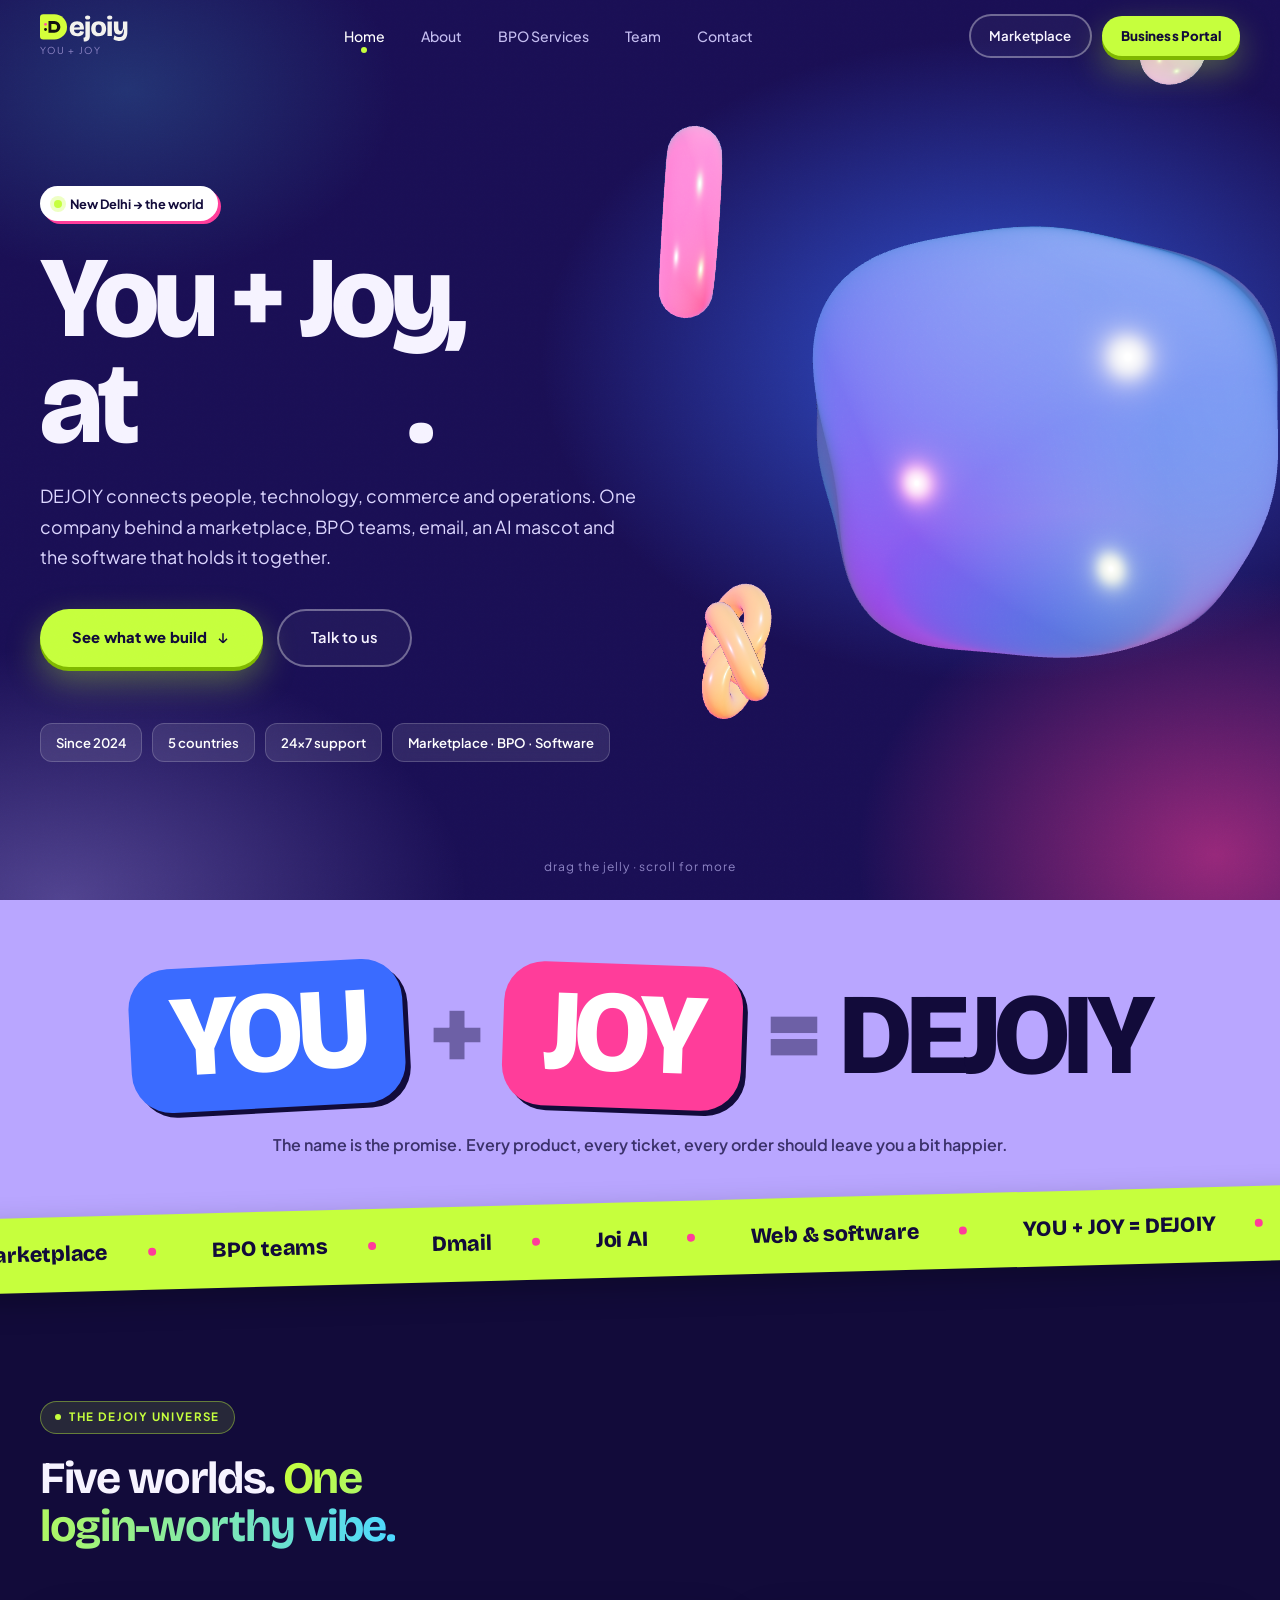
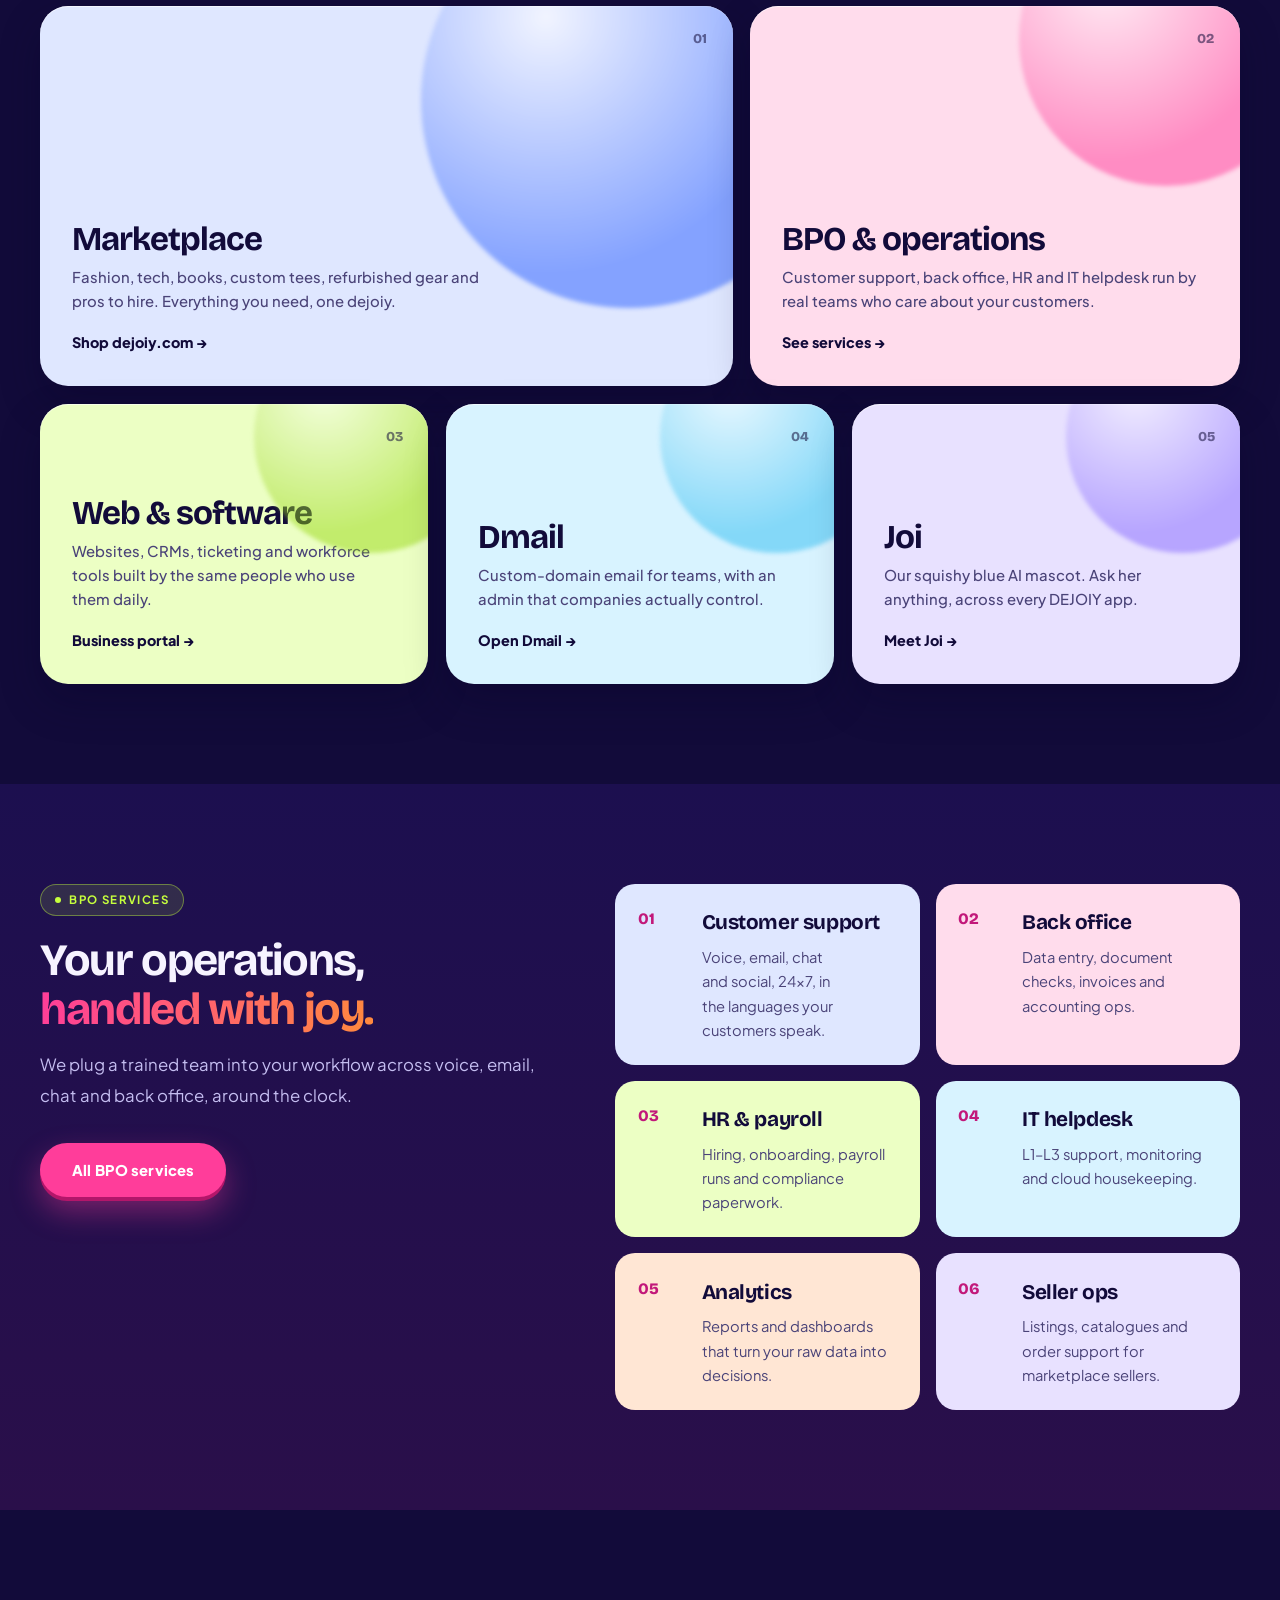
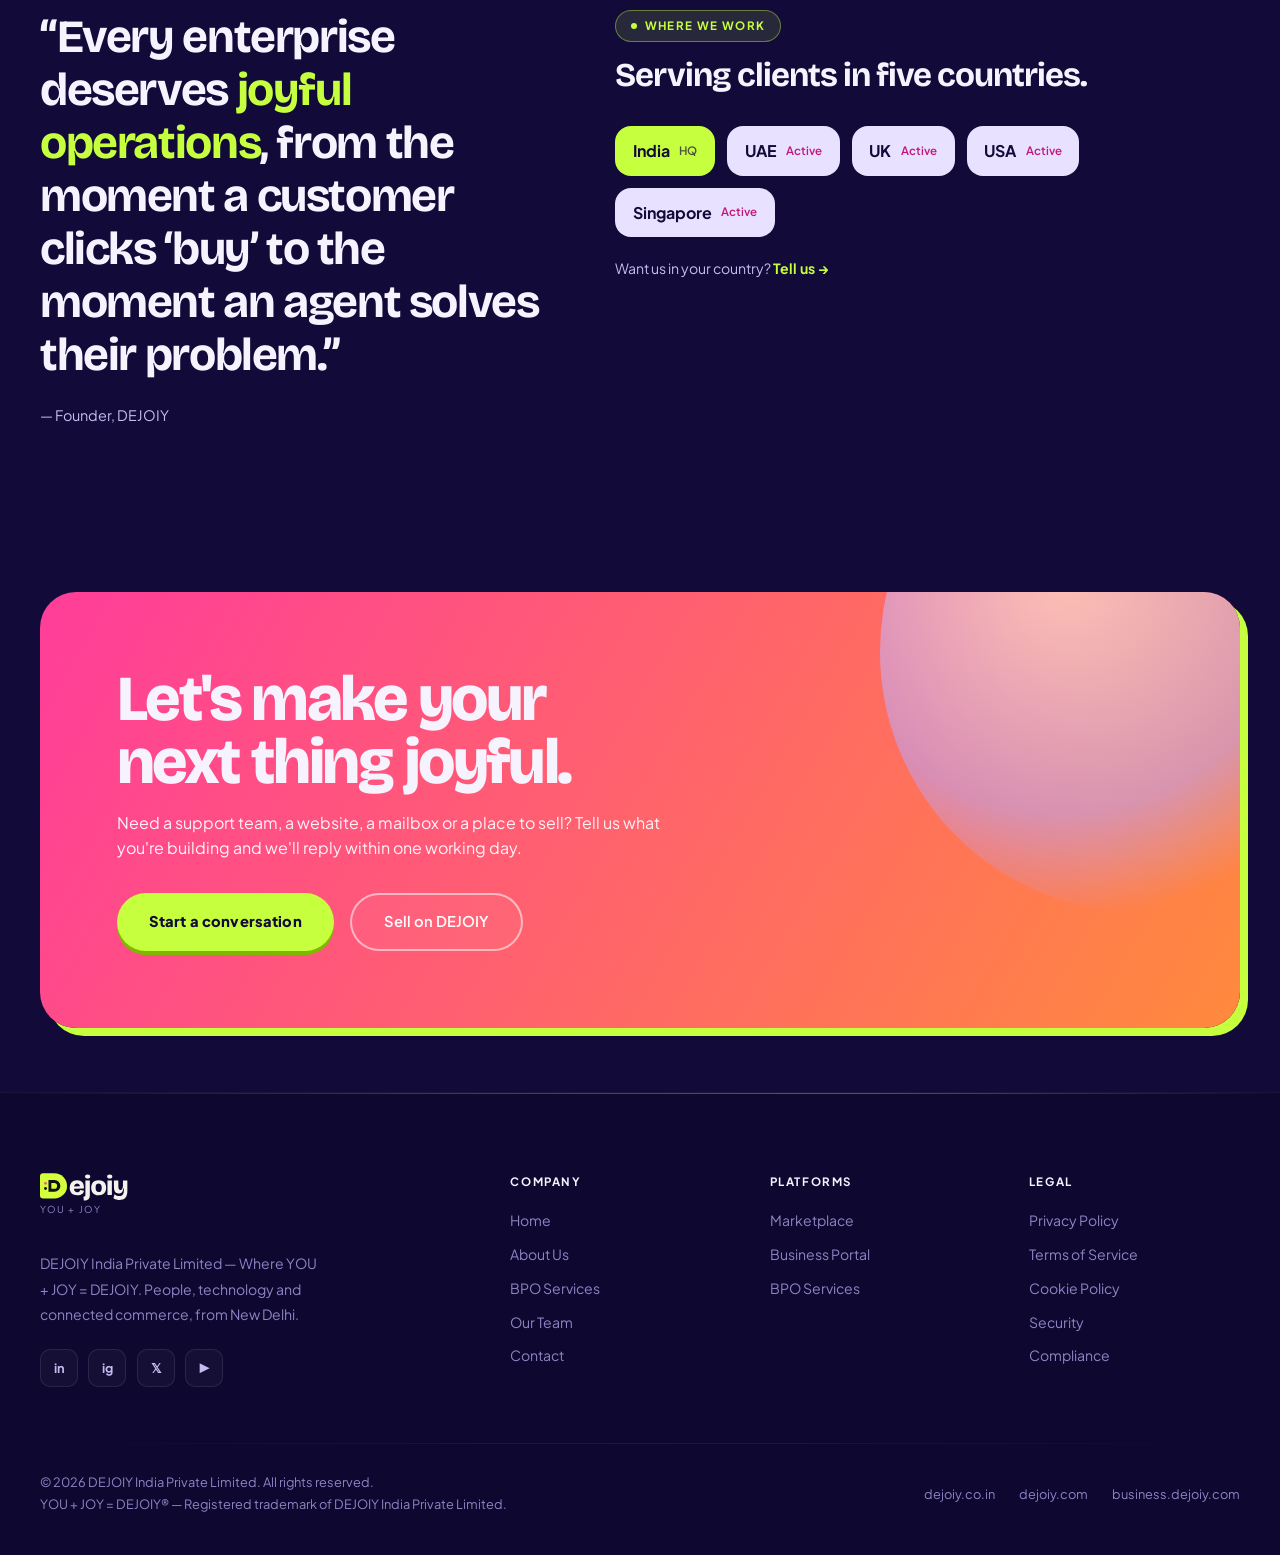
==== commit add3ff2f: "Light pastel cards like dejoiy.com; remove all emojis Co-Authored-By: Claude Opus 5.5 <noreply@anthr" ====
--- a/dejoiy.co.in main/public/index.html
+++ b/dejoiy.co.in main/public/index.html
@@ -57,15 +57,15 @@
 
 <div class="mobile-menu" id="mobileMenu">
   <nav>
-    <a href="/">🏠 Home</a>
+    <a href="/">Home</a>
     <a href="/about">ℹ️ About</a>
-    <a href="/services">💼 BPO Services</a>
-    <a href="/team">👥 Team</a>
-    <a href="/contact">✉️ Contact</a>
+    <a href="/services">BPO Services</a>
+    <a href="/team">Team</a>
+    <a href="/contact">Contact</a>
   </nav>
   <div class="mobile-ctas">
-    <a href="https://www.dejoiy.com" target="_blank" rel="noopener" class="btn-ghost" style="text-align:center;display:block">🛒 Visit Marketplace</a>
-    <a href="https://business.dejoiy.com" target="_blank" rel="noopener" class="btn-primary" style="text-align:center;display:block">🏢 Business Portal</a>
+    <a href="https://www.dejoiy.com" target="_blank" rel="noopener" class="btn-ghost" style="text-align:center;display:block">Visit Marketplace</a>
+    <a href="https://business.dejoiy.com" target="_blank" rel="noopener" class="btn-primary" style="text-align:center;display:block">Business Portal</a>
   </div>
 </div>
 
@@ -192,11 +192,11 @@
       <div class="badge" style="margin-bottom:1rem"><span class="badge-dot"></span>Where we work</div>
       <h2 class="section-headline" style="font-size:clamp(1.6rem,2.6vw,2.4rem)">Serving clients in five countries.</h2>
       <div class="countries">
-        <span class="country hq">🇮🇳 India <small>HQ</small></span>
-        <span class="country">🇦🇪 UAE <small>Active</small></span>
-        <span class="country">🇬🇧 UK <small>Active</small></span>
-        <span class="country">🇺🇸 USA <small>Active</small></span>
-        <span class="country">🇸🇬 Singapore <small>Active</small></span>
+        <span class="country hq">India <small>HQ</small></span>
+        <span class="country">UAE <small>Active</small></span>
+        <span class="country">UK <small>Active</small></span>
+        <span class="country">USA <small>Active</small></span>
+        <span class="country">Singapore <small>Active</small></span>
       </div>
       <p style="margin-top:1.25rem;font-size:.88rem;color:var(--text-secondary)">Want us in your country? <a href="/contact" style="color:var(--dj-lemon);font-weight:700">Tell us →</a></p>
     </div>
@@ -247,9 +247,9 @@
       <div>
         <div class="footer-col-title">Platforms</div>
         <div class="footer-links">
-          <a href="https://www.dejoiy.com" target="_blank" rel="noopener">🛒 Marketplace</a>
-          <a href="https://business.dejoiy.com" target="_blank" rel="noopener">🏢 Business Portal</a>
-          <a href="/services">💼 BPO Services</a>
+          <a href="https://www.dejoiy.com" target="_blank" rel="noopener">Marketplace</a>
+          <a href="https://business.dejoiy.com" target="_blank" rel="noopener">Business Portal</a>
+          <a href="/services">BPO Services</a>
         </div>
       </div>
       <div>
--- a/dejoiy.co.in main/public/assets/css/styles.css
+++ b/dejoiy.co.in main/public/assets/css/styles.css
@@ -1352,3 +1352,80 @@
   radial-gradient(45% 60% at 85% 30%, rgba(58,107,255,.55), transparent 65%),
   radial-gradient(35% 45% at 100% 90%, rgba(255,61,154,.35), transparent 70%), transparent; }
 .site-footer { background: #0e0830; }
+
+/* ================================================
+   Gen-Z v6 — light pastel cards (dejoiy.com style), dark ink text
+================================================ */
+:root {
+  --p-blue: #dfe7ff; --p-pink: #ffdcec; --p-lime: #ecffc4; --p-sky: #d8f3ff; --p-lav: #e8e1ff; --p-peach: #ffe6d4;
+  --card-ink: #120b3a; --card-ink-2: #4a4378; --card-ink-3: #6f69a0;
+}
+.empire-card, .tech-card, .innovation-stat-card, .bpo-card, .team-card, .cta-card, .founder-feature-card, .world {
+  --text-primary: var(--card-ink); --text-secondary: var(--card-ink-2); --text-dim: var(--card-ink-3);
+  color: var(--card-ink); border: 0 !important;
+  box-shadow: 0 1px 0 rgba(255,255,255,.6) inset, 0 18px 40px rgba(8,4,40,.28) !important;
+}
+.empire-card, .tech-card, .innovation-stat-card, .bpo-card, .cta-card, .founder-feature-card { background: var(--p-lav) !important; }
+/* rotate pastels so neighbours differ */
+.empire-card:nth-of-type(6n+1), .tech-card:nth-of-type(4n+1), .innovation-stat-card:nth-of-type(3n+1) { background: var(--p-blue) !important; }
+.empire-card:nth-of-type(6n+2), .tech-card:nth-of-type(4n+2), .innovation-stat-card:nth-of-type(3n+2) { background: var(--p-pink) !important; }
+.empire-card:nth-of-type(6n+3), .tech-card:nth-of-type(4n+3), .innovation-stat-card:nth-of-type(3n+3) { background: var(--p-lime) !important; }
+.empire-card:nth-of-type(6n+4), .tech-card:nth-of-type(4n+4) { background: var(--p-sky) !important; }
+.empire-card:nth-of-type(6n+5) { background: var(--p-peach) !important; }
+.empire-card:nth-of-type(6n+6) { background: var(--p-lav) !important; }
+.empire-card-title, .tech-card-title, .team-card-name, .innovation-label, .empire-card h3, .tech-card h3, .tech-card h4 { color: var(--card-ink) !important; }
+.empire-card-desc, .tech-card-body, .innovation-sub, .empire-card p, .tech-card p, .founder-info p { color: var(--card-ink-2) !important; }
+.empire-card-link { color: var(--card-ink) !important; font-weight: 800; }
+.tech-card-label, .team-card-role { color: #c2187a !important; }
+.tech-tag { background: rgba(18,11,58,.07) !important; color: var(--card-ink) !important; border-color: rgba(18,11,58,.12) !important; }
+.empire-card-icon { background: #fff !important; box-shadow: 0 4px 12px rgba(18,11,58,.08); }
+.empire-card-icon svg { stroke: var(--card-ink) !important; }
+.empire-card .badge, .tech-card .badge { background: #fff; color: var(--card-ink); border-color: transparent; }
+.empire-card .badge-dot { background: var(--dj-pink); }
+.empire-card:hover, .tech-card:hover, .bpo-card:hover, .innovation-stat-card:hover, .team-card:hover {
+  transform: translateY(-4px) rotate(-.4deg); box-shadow: 6px 6px 0 var(--dj-lemon), 0 22px 44px rgba(8,4,40,.3) !important; }
+.empire-card::before, .glow-border::before { display: none !important; }
+.input-field { background: #fff !important; color: var(--card-ink) !important; border: 2px solid transparent !important; }
+.input-field:focus { border-color: var(--dj-pink) !important; }
+.input-field::placeholder { color: #8b86ad !important; }
+.empire-card label, .empire-card .form-label { color: var(--card-ink-2) !important; }
+
+/* Team cards: photo on top, pastel name plate */
+.team-card { background: var(--p-lav) !important; overflow: hidden; }
+.team-card:nth-child(4n+1) { background: var(--p-blue) !important; }
+.team-card:nth-child(4n+2) { background: var(--p-pink) !important; }
+.team-card:nth-child(4n+3) { background: var(--p-lime) !important; }
+.team-card:nth-child(4n+4) { background: var(--p-sky) !important; }
+.team-card-overlay { display: none; }
+.founder-feature-card { background: var(--p-peach) !important; }
+.founder-feature-card h2 { color: var(--card-ink) !important; }
+
+/* Homepage worlds: pastel blocks with saturated blobs */
+.world { color: var(--card-ink) !important; }
+.world p { opacity: 1; color: var(--card-ink-2); }
+.w-market { background: var(--p-blue) !important; }
+.w-market .blob { background: radial-gradient(circle at 30% 30%, #fff, var(--dj-blue) 62%); opacity: .55; }
+.w-bpo { background: var(--p-pink) !important; }
+.w-bpo .blob { background: radial-gradient(circle at 30% 30%, #fff, var(--dj-pink) 62%); opacity: .5; }
+.w-tech { background: var(--p-lime) !important; }
+.w-tech .blob { background: radial-gradient(circle at 30% 30%, #fff, #8fd400 62%); opacity: .45; }
+.w-mail { background: var(--p-sky) !important; }
+.w-mail .blob { background: radial-gradient(circle at 30% 30%, #fff, #1fb8f0 62%); opacity: .45; }
+.w-joi { background: var(--p-lav) !important; }
+.w-joi .blob { background: radial-gradient(circle at 30% 30%, #fff, #7b5cff 62%); opacity: .45; }
+.world .go { color: var(--card-ink); }
+.world:hover { box-shadow: 6px 6px 0 var(--dj-lemon), 0 22px 44px rgba(8,4,40,.3) !important; }
+
+/* Service rows and country chips become pastel tiles too */
+.svc-list { border: 0; gap: 1rem; }
+.svc { background: var(--p-lav); color: var(--card-ink); border: 0 !important; border-radius: 20px; padding: 1.4rem; }
+.svc:nth-child(6n+1) { background: var(--p-blue); } .svc:nth-child(6n+2) { background: var(--p-pink); }
+.svc:nth-child(6n+3) { background: var(--p-lime); } .svc:nth-child(6n+4) { background: var(--p-sky); }
+.svc:nth-child(6n+5) { background: var(--p-peach); }
+.svc p { color: var(--card-ink-2); } .svc i { color: #c2187a; }
+.country { background: var(--p-lav); color: var(--card-ink); border: 0; }
+.country small { color: #c2187a; }
+.country.hq { background: var(--dj-lemon); color: var(--card-ink); }
+.country.hq small { color: var(--card-ink); }
+.empire-card a:not(.btn-primary):not(.btn-ghost):not(.social-btn), .tech-card a:not(.btn-primary):not(.btn-ghost) { color: #c2187a !important; }
+.empire-card .social-btn { background: #fff; color: var(--card-ink); border-color: transparent; }
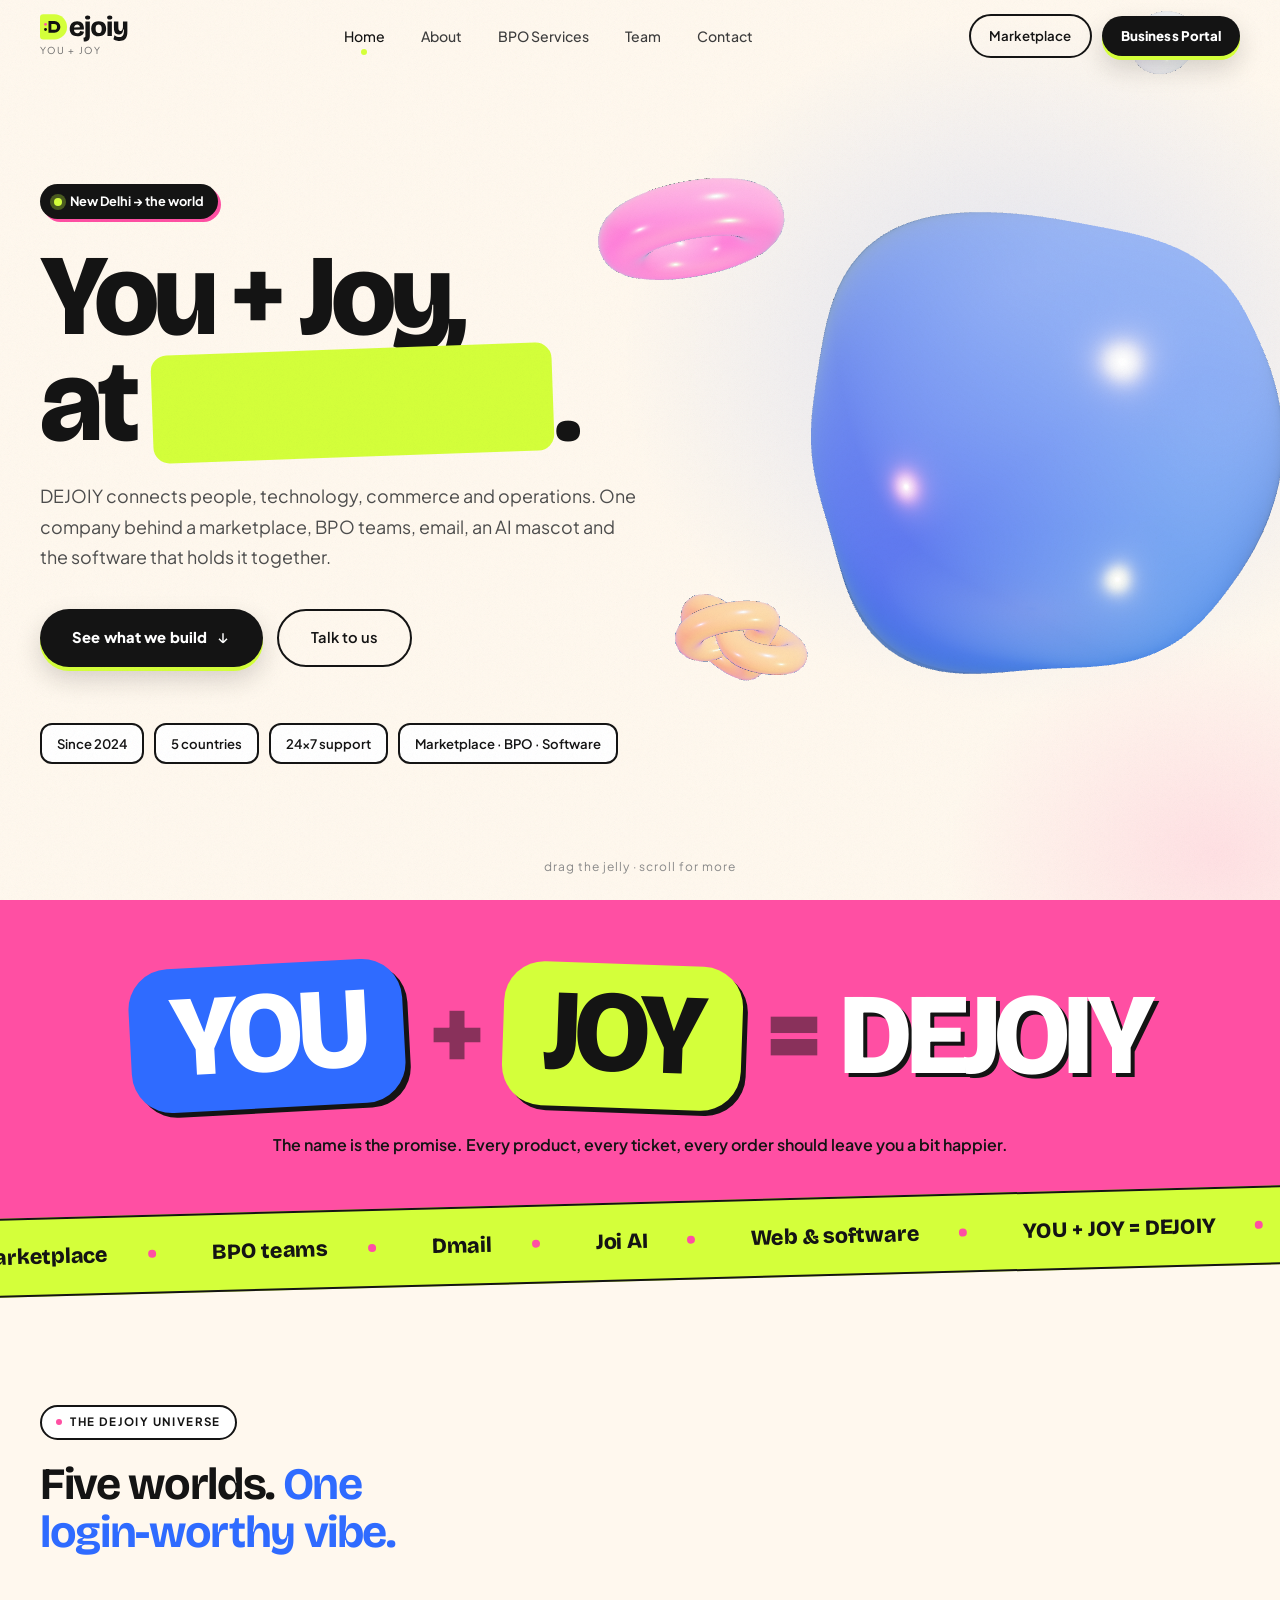
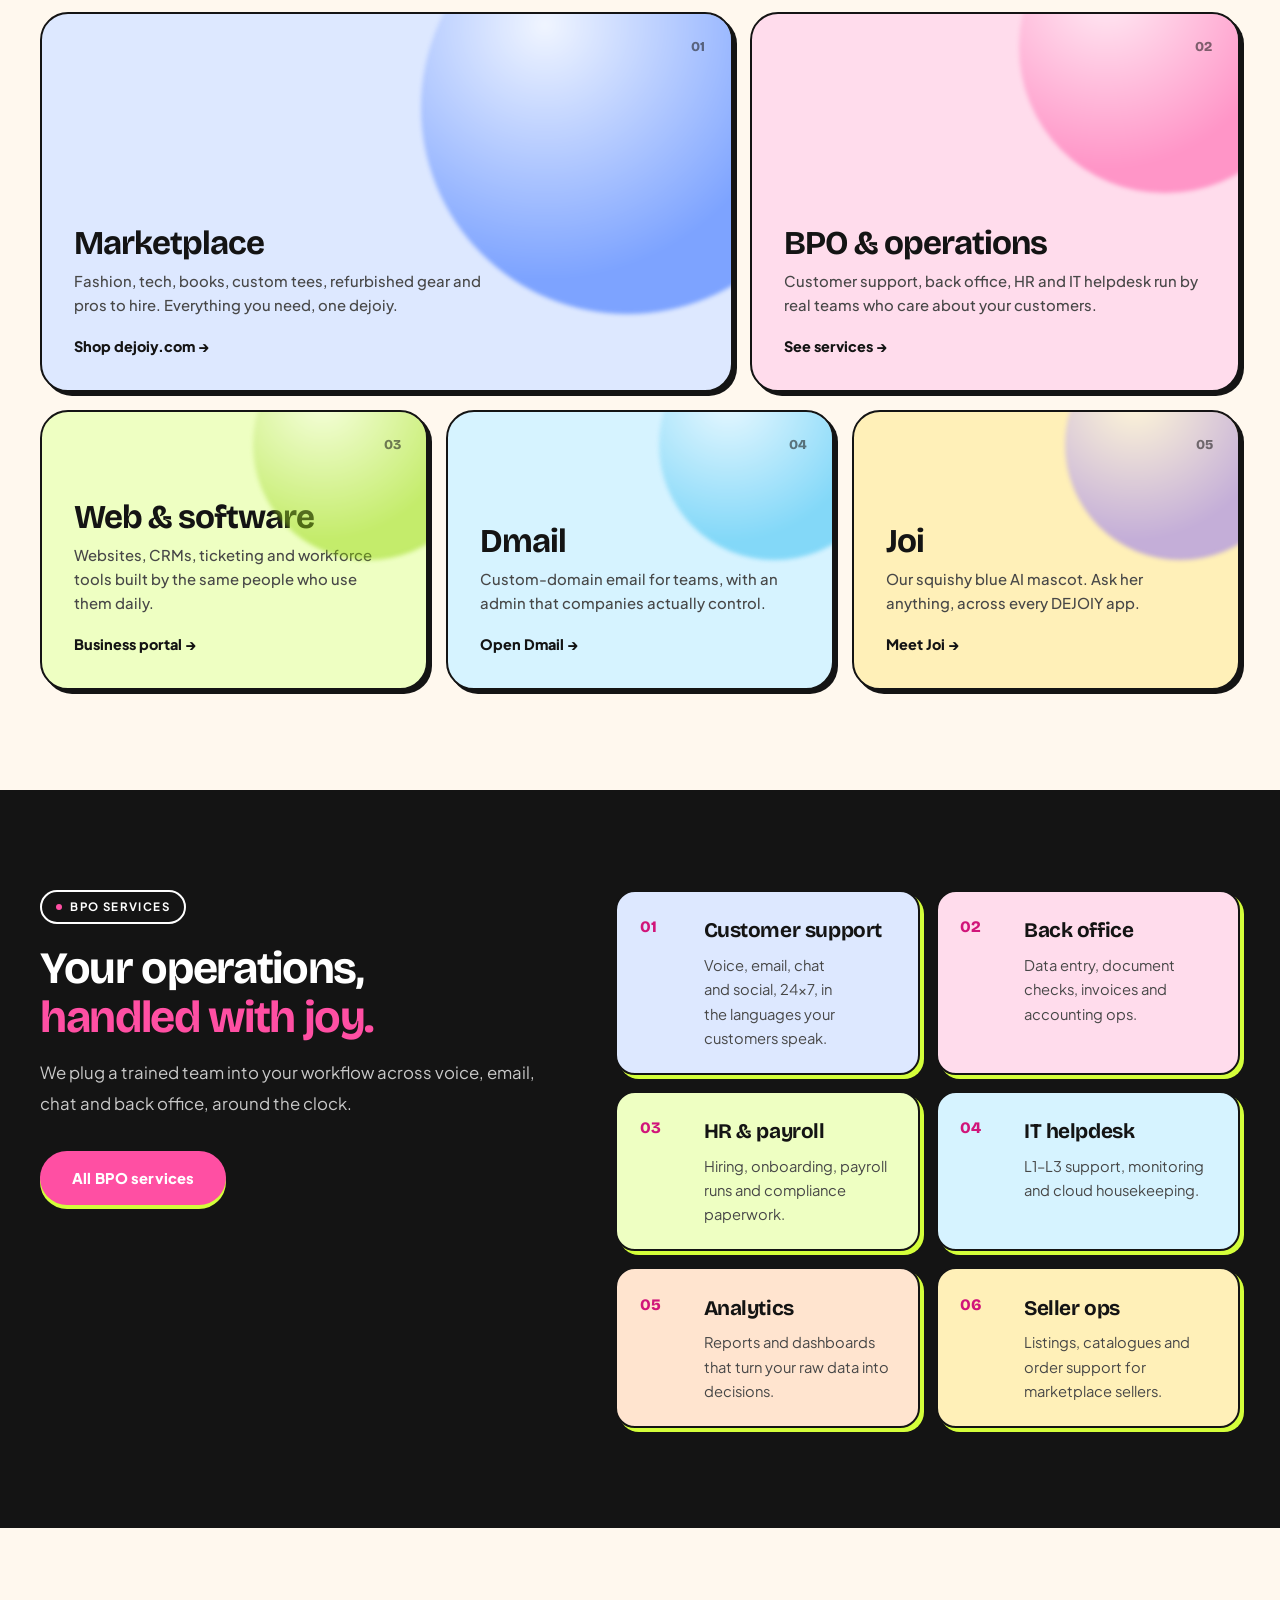
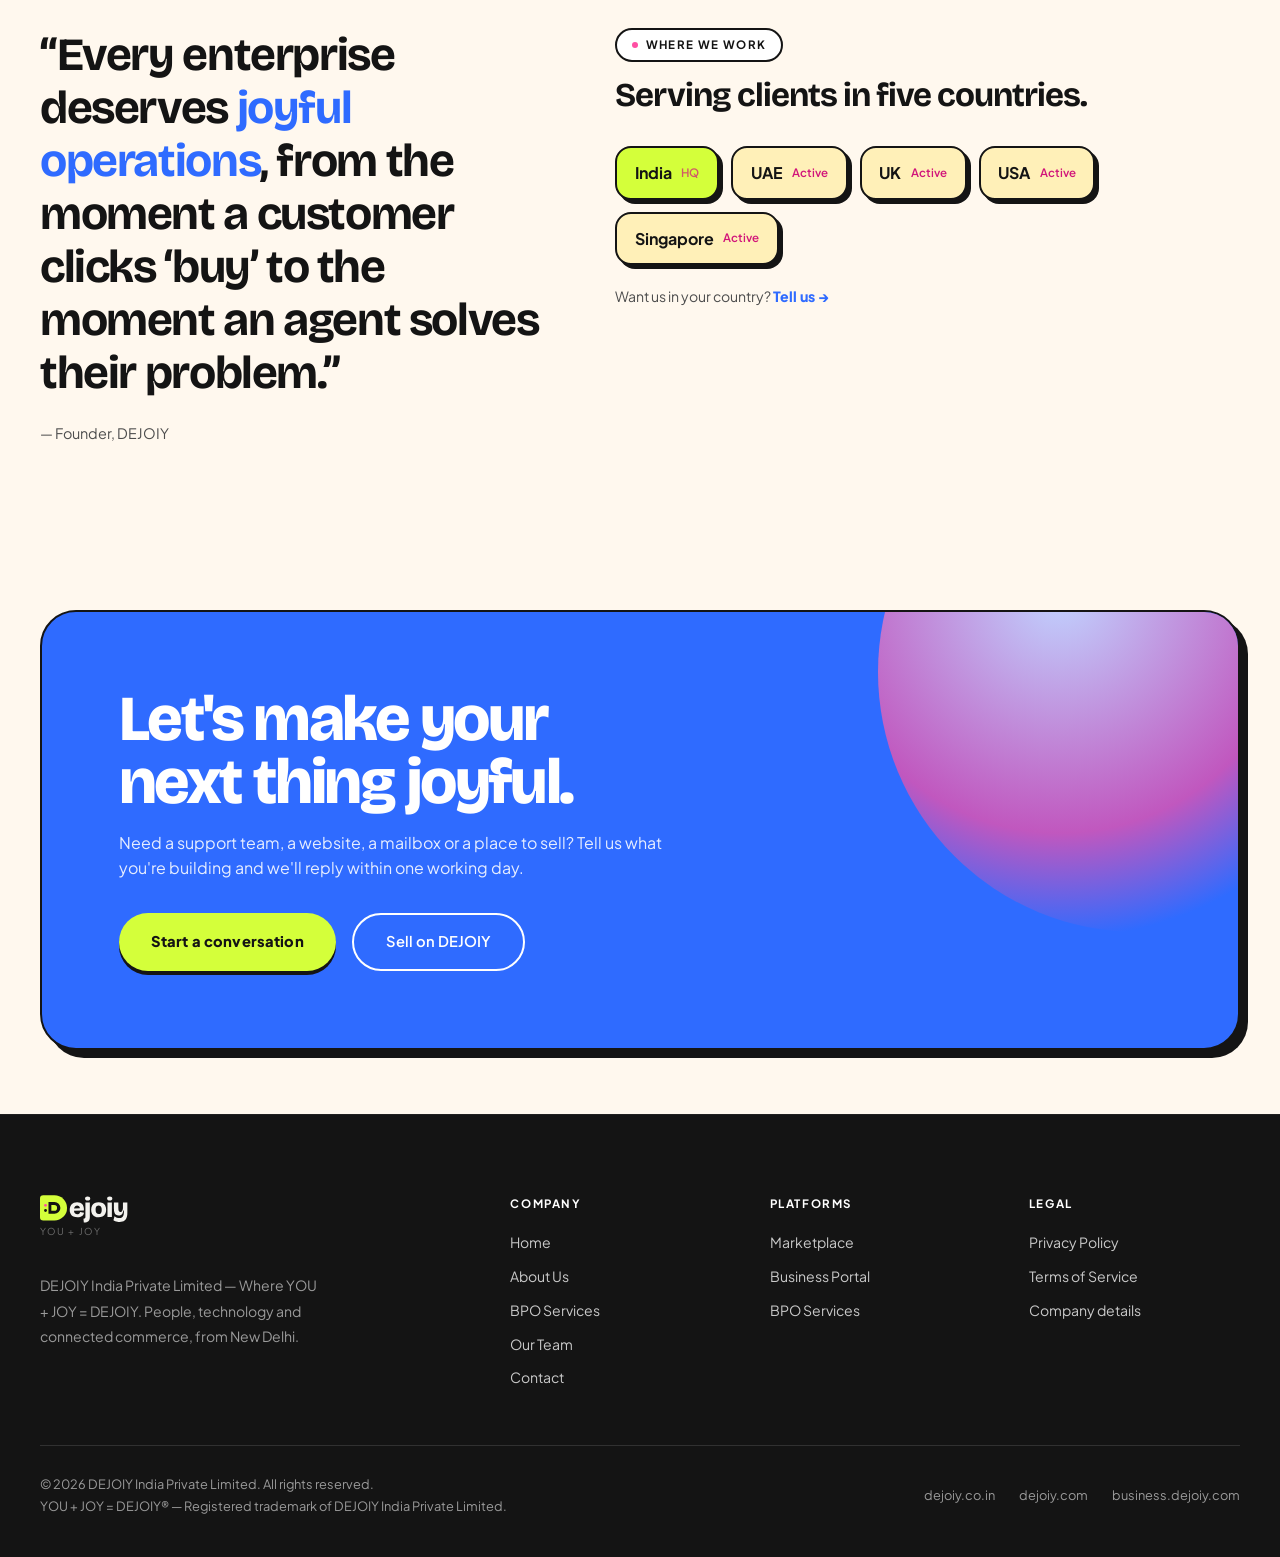
==== commit 2120615b: "Gen-Z v7: no purple, cream + blue + lime, :D intro, link/button motion, fixed footer links Co-Author" ====
--- a/dejoiy.co.in main/public/index.html
+++ b/dejoiy.co.in main/public/index.html
@@ -33,7 +33,7 @@
     <div class="nav-inner">
       <a href="/" class="nav-logo">
         <div>
-          <img class="nav-logo-img" src="assets/images/logo/dejoiy-wordmark-on-dark.svg" alt="DEJOIY" />
+          <img class="nav-logo-img" src="assets/images/logo/dejoiy-wordmark-on-light.svg" alt="DEJOIY" />
           <div class="nav-logo-sub">You + Joy</div>
         </div>
       </a>
@@ -77,7 +77,7 @@
   <div class="container hero3d-inner">
     <span class="sticker reveal"><b></b> New Delhi → the world</span>
     <h1 class="display-title reveal reveal-delay-1" style="margin-top:1.5rem">
-      You + Joy,<br />at <span class="swap" id="heroSwap">scale</span>.
+      You + Joy,<br />at <span class="swap"><span id="heroSwap">scale</span></span>.
     </h1>
     <p class="lede reveal reveal-delay-2">DEJOIY connects people, technology, commerce and operations. One company behind a marketplace, BPO teams, email, an AI mascot and the software that holds it together.</p>
     <div class="hero-ctas reveal reveal-delay-3">
@@ -198,7 +198,7 @@
         <span class="country">USA <small>Active</small></span>
         <span class="country">Singapore <small>Active</small></span>
       </div>
-      <p style="margin-top:1.25rem;font-size:.88rem;color:var(--text-secondary)">Want us in your country? <a href="/contact" style="color:var(--dj-lemon);font-weight:700">Tell us →</a></p>
+      <p style="margin-top:1.25rem;font-size:.88rem;color:var(--text-secondary)">Want us in your country? <a href="/contact" style="color:var(--dj-blue);font-weight:800">Tell us →</a></p>
     </div>
   </div>
 </section>
@@ -227,12 +227,6 @@
           <div><img class="nav-logo-img" src="assets/images/logo/dejoiy-wordmark-on-dark.svg" alt="DEJOIY" /><div class="nav-logo-sub">You + Joy</div></div>
         </a>
         <p class="footer-brand-desc">DEJOIY India Private Limited — Where YOU + JOY = DEJOIY. People, technology and connected commerce, from New Delhi.</p>
-        <div class="social-row">
-          <a href="#" class="social-btn" title="LinkedIn">in</a>
-          <a href="#" class="social-btn" title="Instagram">ig</a>
-          <a href="#" class="social-btn" title="X">𝕏</a>
-          <a href="#" class="social-btn" title="YouTube">▶</a>
-        </div>
       </div>
       <div>
         <div class="footer-col-title">Company</div>
@@ -255,11 +249,9 @@
       <div>
         <div class="footer-col-title">Legal</div>
         <div class="footer-links">
-          <a href="#">Privacy Policy</a>
-          <a href="#">Terms of Service</a>
-          <a href="#">Cookie Policy</a>
-          <a href="#">Security</a>
-          <a href="#">Compliance</a>
+          <a href="https://dejoiy.com/help/policies/privacy/" target="_blank" rel="noopener">Privacy Policy</a>
+          <a href="https://dejoiy.com/help/policies/terms/" target="_blank" rel="noopener">Terms of Service</a>
+          <a href="https://dejoiy.com/help/policies/legal/" target="_blank" rel="noopener">Company details</a>
         </div>
       </div>
     </div>
--- a/dejoiy.co.in main/public/assets/css/styles.css
+++ b/dejoiy.co.in main/public/assets/css/styles.css
@@ -1429,3 +1429,133 @@
 .country.hq small { color: var(--card-ink); }
 .empire-card a:not(.btn-primary):not(.btn-ghost):not(.social-btn), .tech-card a:not(.btn-primary):not(.btn-ghost) { color: #c2187a !important; }
 .empire-card .social-btn { background: #fff; color: var(--card-ink); border-color: transparent; }
+
+/* ================================================
+   Gen-Z v7 — no purple. Cream paper, ink type, Dejoiy blue,
+   lime (logo), hot pink. Dark blocks are warm charcoal, never violet.
+================================================ */
+:root {
+  --cream: #fff8ee; --cream-2: #fff1df; --char: #141414; --char-2: #1f1f1f;
+  --dj-ink: #141414; --dj-blue: #2f6bff; --dj-blue-2: #5b8cff; --dj-lemon: #d4ff3a; --dj-pink: #ff4fa3;
+  --p-blue: #dde8ff; --p-pink: #ffdcec; --p-lime: #eeffc2; --p-sky: #d6f3ff; --p-peach: #ffe4cf; --p-lav: #fff0b8; /* "lav" slot is now butter yellow */
+  --card-ink: #141414; --card-ink-2: #474747; --card-ink-3: #707070;
+  --bg-void: var(--cream); --bg-deep: var(--cream); --bg-dark: var(--cream-2);
+  --text-primary: #141414; --text-secondary: #4d4d4d; --text-dim: #7a7a7a;
+}
+body { background: var(--cream); color: var(--text-primary); }
+body::after { opacity: .045; mix-blend-mode: multiply; }
+::selection { background: var(--dj-lemon); color: var(--char); }
+
+/* Nav */
+.nav-wrap .nav-links a { color: #3d3d3d; }
+.nav-wrap .nav-links a:hover, .nav-wrap .nav-links a.active { color: var(--char); }
+.nav-wrap.scrolled { background: rgba(255,248,238,.82); border-bottom: 1px solid rgba(20,20,20,.08); }
+.nav-hamburger span { background: var(--char) !important; }
+.nav-hamburger { border-color: rgba(20,20,20,.15) !important; }
+.nav-logo-sub { color: #6b6b6b !important; }
+.mobile-menu { background: var(--cream) !important; }
+.mobile-menu a { color: var(--char) !important; border-color: rgba(20,20,20,.08) !important; }
+/* nav logo: the wordmark SVG is drawn for dark backgrounds, so invert the word only */
+.nav-logo-img { filter: none; }
+
+/* Animated links: ink underline that sweeps in */
+.nav-links a, .footer-links a, .empire-card-link, .world .go, .quote-by a, p a {
+  background-image: linear-gradient(currentColor, currentColor); background-size: 0% 2px; background-repeat: no-repeat; background-position: 0 100%;
+  transition: background-size .35s cubic-bezier(.16,1,.3,1), color .2s;
+}
+.nav-links a:hover, .footer-links a:hover, .empire-card-link:hover, .world:hover .go, p a:hover { background-size: 100% 2px; }
+.nav-links a { padding-bottom: 2px; }
+
+/* Buttons */
+.btn-primary { background: var(--char) !important; color: #fff !important; box-shadow: 0 4px 0 var(--dj-lemon), 0 12px 26px rgba(20,20,20,.18); }
+.btn-primary:hover { background: #000 !important; transform: translateY(-2px) rotate(-1deg); box-shadow: 0 6px 0 var(--dj-lemon), 0 16px 34px rgba(20,20,20,.22); }
+.btn-primary:active { transform: translateY(3px); box-shadow: 0 1px 0 var(--dj-lemon); }
+.btn-ghost { color: var(--char) !important; border: 2px solid var(--char) !important; background: transparent !important; transition: background .2s, color .2s, transform .2s; }
+.btn-ghost:hover { background: var(--dj-lemon) !important; transform: translateY(-2px) rotate(1deg); }
+.btn-ghost:active { transform: translateY(1px); }
+.btn-joy { background: var(--dj-pink) !important; color: #fff !important; box-shadow: 0 4px 0 var(--char) !important; }
+.btn-joy:hover { background: #ff66b0 !important; box-shadow: 0 6px 0 var(--char) !important; }
+.btn-primary svg, .btn-ghost svg { transition: transform .25s cubic-bezier(.34,1.56,.64,1); }
+.btn-primary:hover svg, .btn-ghost:hover svg { transform: translateX(3px); }
+
+.badge { background: #fff !important; border: 2px solid var(--char) !important; color: var(--char) !important; }
+.badge-dot { background: var(--dj-pink) !important; }
+
+.gradient-text { background: none; -webkit-text-fill-color: currentColor; color: var(--dj-blue); animation: none; }
+.gradient-gold { background: none; -webkit-text-fill-color: currentColor; color: var(--dj-pink); }
+
+/* Hero: cream with a blue jelly; the swapping word sits on a lime marker */
+.hero3d { background:
+  radial-gradient(45% 55% at 80% 40%, rgba(47,107,255,.16), transparent 70%),
+  radial-gradient(30% 35% at 95% 95%, rgba(255,79,163,.14), transparent 70%),
+  var(--cream); }
+.hero3d h1 { color: var(--char); }
+.hero3d h1 .swap { color: var(--char); font-style: normal; background: var(--dj-lemon); padding: 0 .12em .02em; border-radius: .14em; transform: rotate(-2deg); }
+.hero3d h1 .swap > span { display: inline-block; }
+.hero3d .lede { color: #4d4d4d; }
+.hero-facts span { background: #fff; color: var(--char); border: 2px solid var(--char); backdrop-filter: none; }
+.sticker { background: var(--char); color: #fff; box-shadow: 3px 3px 0 var(--dj-pink); }
+.hero-hint { color: #8a8a8a; }
+.hero3d-fallback { background: radial-gradient(circle at 32% 28%, #b7ccff, var(--dj-blue) 50%, #1c3fa8 100%); }
+
+/* Formula band: hot pink block */
+.eq-band { background: var(--dj-pink); }
+.eq-band .eq .you { background: var(--dj-blue); color: #fff; box-shadow: 5px 5px 0 var(--char); }
+.eq-band .eq .joy { background: var(--dj-lemon); color: var(--char); box-shadow: 5px 5px 0 var(--char); }
+.eq-band .eq .op { color: rgba(20,20,20,.5); }
+.eq-band .eq .res { color: #fff; text-shadow: 4px 4px 0 var(--char); }
+.eq-band .eq-sub { color: var(--char); }
+.marquee-wrap { background: var(--dj-lemon); border-top: 2px solid var(--char); border-bottom: 2px solid var(--char); box-shadow: none; }
+
+/* Cards: pastel + ink outline + hard shadow (sticker look) */
+.empire-card, .tech-card, .innovation-stat-card, .bpo-card, .team-card, .cta-card, .founder-feature-card, .world, .svc, .country {
+  border: 2px solid var(--char) !important; box-shadow: 4px 4px 0 var(--char) !important;
+  transition: transform .3s cubic-bezier(.34,1.56,.64,1), box-shadow .3s cubic-bezier(.34,1.56,.64,1) !important;
+}
+.empire-card:hover, .tech-card:hover, .bpo-card:hover, .innovation-stat-card:hover, .team-card:hover, .world:hover, .svc:hover {
+  transform: translate(-3px,-3px) rotate(-.5deg) !important; box-shadow: 8px 8px 0 var(--char) !important; }
+.svc:active, .world:active, .empire-card:active { transform: translate(2px,2px) !important; box-shadow: 2px 2px 0 var(--char) !important; }
+.empire-card-icon { border: 2px solid var(--char); }
+.tech-card-label, .team-card-role, .svc i, .country small { color: #d1157a !important; }
+.country.hq { background: var(--dj-lemon) !important; }
+.team-card-img { border-bottom: 2px solid var(--char); }
+
+/* Dark blocks: warm charcoal */
+#bpo { background: var(--char) !important; color: #fff; --text-primary: #fff; --text-secondary: #c9c9c9; --text-dim: #9a9a9a; }
+#bpo .section-headline { color: #fff; }
+#bpo .svc { box-shadow: 4px 4px 0 var(--dj-lemon) !important; }
+#bpo .svc:hover { box-shadow: 8px 8px 0 var(--dj-lemon) !important; }
+#bpo .badge { background: transparent !important; border-color: #fff !important; color: #fff !important; }
+#bpo .btn-joy { box-shadow: 0 4px 0 var(--dj-lemon) !important; }
+.quote-big em { color: var(--dj-blue); }
+.cta-joy { background: var(--dj-blue); border: 2px solid var(--char); box-shadow: 8px 8px 0 var(--char); color: #fff; }
+.cta-joy::before { background: radial-gradient(circle at 35% 35%, #fff, var(--dj-pink) 50%, transparent 72%); opacity: .7; }
+.cta-joy p { color: #e6edff; }
+.cta-joy .btn-primary { background: var(--dj-lemon) !important; color: var(--char) !important; box-shadow: 0 4px 0 var(--char) !important; }
+.cta-joy .btn-ghost { color: #fff !important; border-color: #fff !important; }
+.cta-joy .btn-ghost:hover { color: var(--char) !important; }
+
+.site-footer { background: var(--char) !important; color: #fff; --text-primary: #fff; --text-secondary: #c9c9c9; --text-dim: #9a9a9a; }
+.site-footer::before { display: none; }
+.footer-links a { color: #c9c9c9 !important; }
+.footer-links a:hover { color: var(--dj-lemon) !important; }
+.footer-col-title { color: #fff !important; }
+.footer-brand-desc, .footer-bottom-text, .footer-domains a { color: #9a9a9a !important; }
+.footer-divider { background: rgba(255,255,255,.12) !important; }
+
+/* Inner page heroes: cream with blue/pink glow, ink text */
+.page-hero-section { background: radial-gradient(40% 60% at 85% 35%, rgba(47,107,255,.16), transparent 70%), radial-gradient(30% 40% at 100% 95%, rgba(255,79,163,.12), transparent 70%), var(--cream) !important; }
+.page-hero-section .display-title, .section-headline, .display-title { color: var(--char); }
+.orb { display: none !important; }
+.vision-section, .stat-bar { background: transparent !important; }
+.glass { background: #fff !important; border: 2px solid var(--char) !important; }
+section[style*="rgba(255,255,255,0.015)"], section[style*="rgba(47,124,246,0.02)"] { background: transparent !important; }
+.innovation-bar { background: rgba(20,20,20,.1) !important; }
+.innovation-bar-fill { background: var(--dj-blue) !important; }
+.founder-img-overlay { display: none; }
+.cta-card { background: var(--p-lime) !important; }
+select.input-field option { color: #141414; }
+.form-card { background: #fff; border: 2px solid var(--char); border-radius: 28px; padding: clamp(1.5rem, 4vw, 2.5rem); box-shadow: 6px 6px 0 var(--dj-blue); }
+.form-card .input-field { background: var(--cream) !important; border: 2px solid rgba(20,20,20,.15) !important; }
+.form-card .input-field:focus { border-color: var(--dj-blue) !important; box-shadow: 0 0 0 4px rgba(47,107,255,.15) !important; }
+.nav-hamburger { background: #fff !important; }
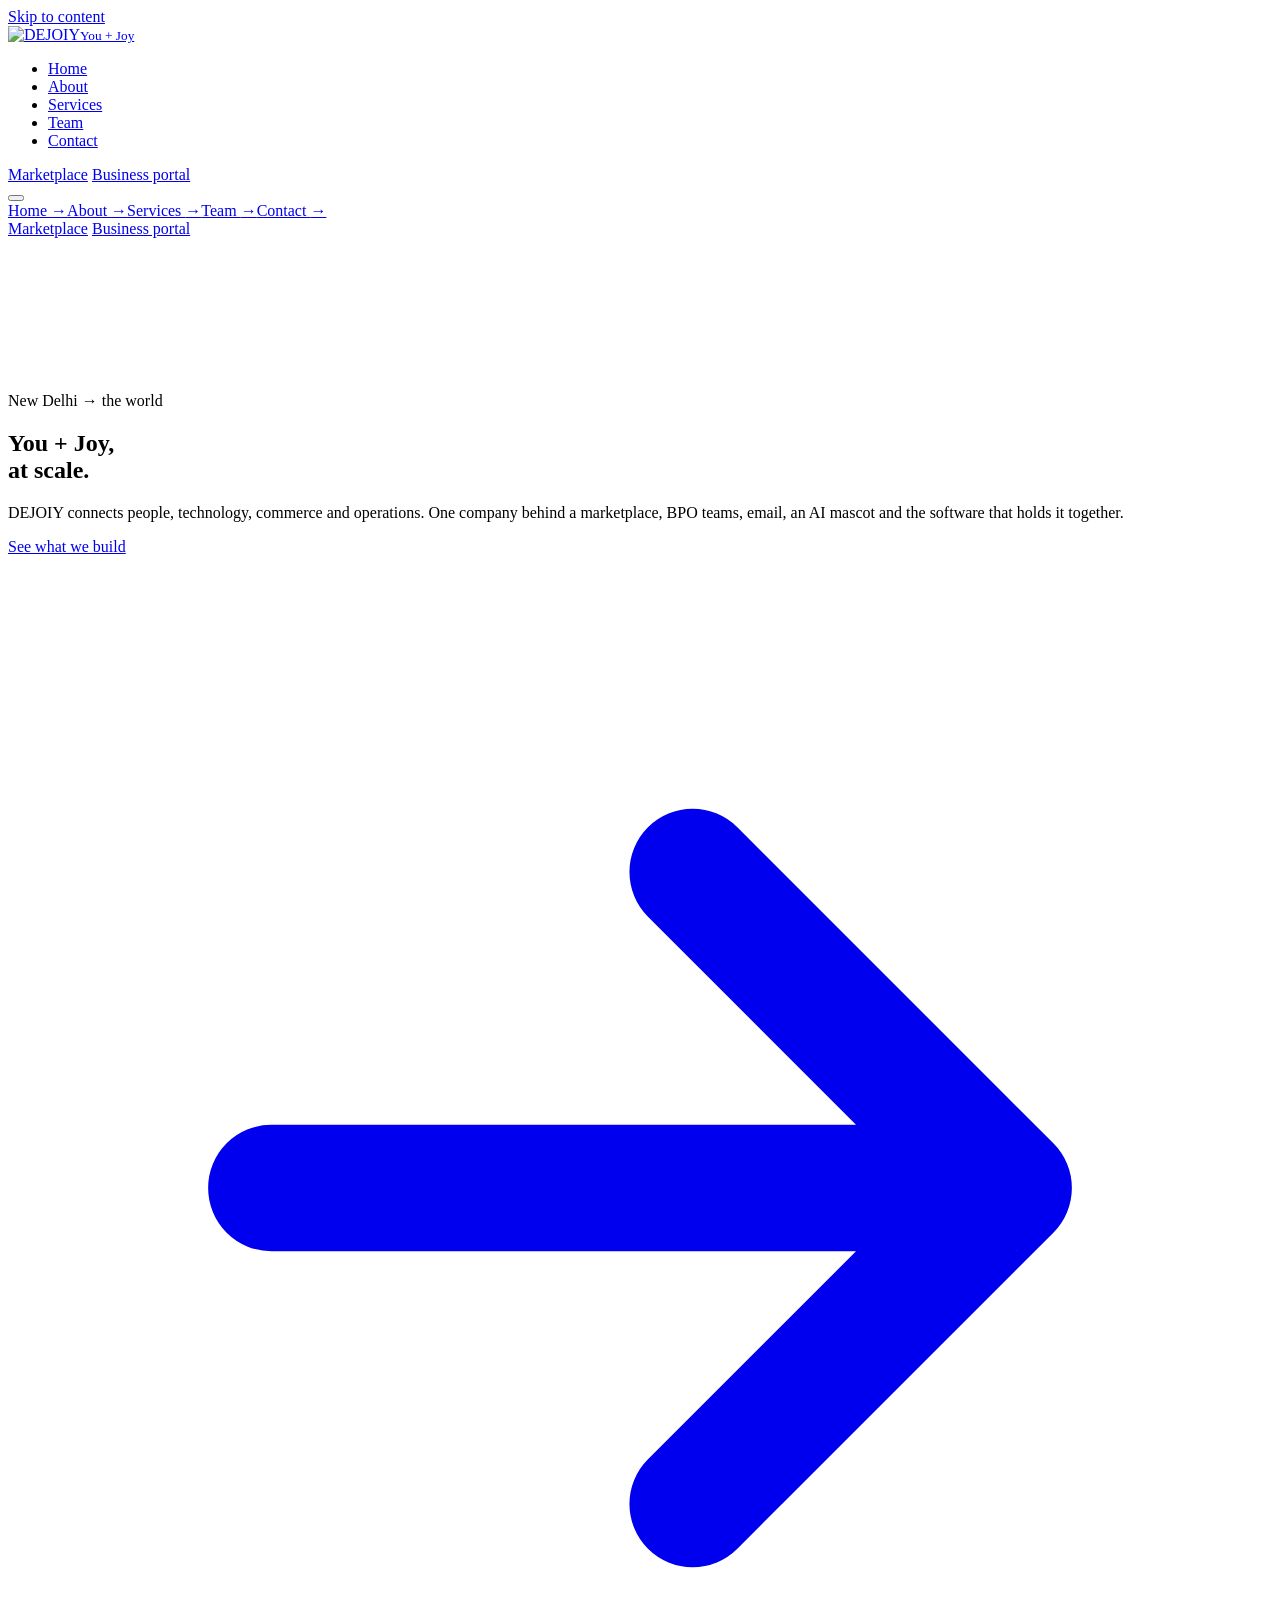
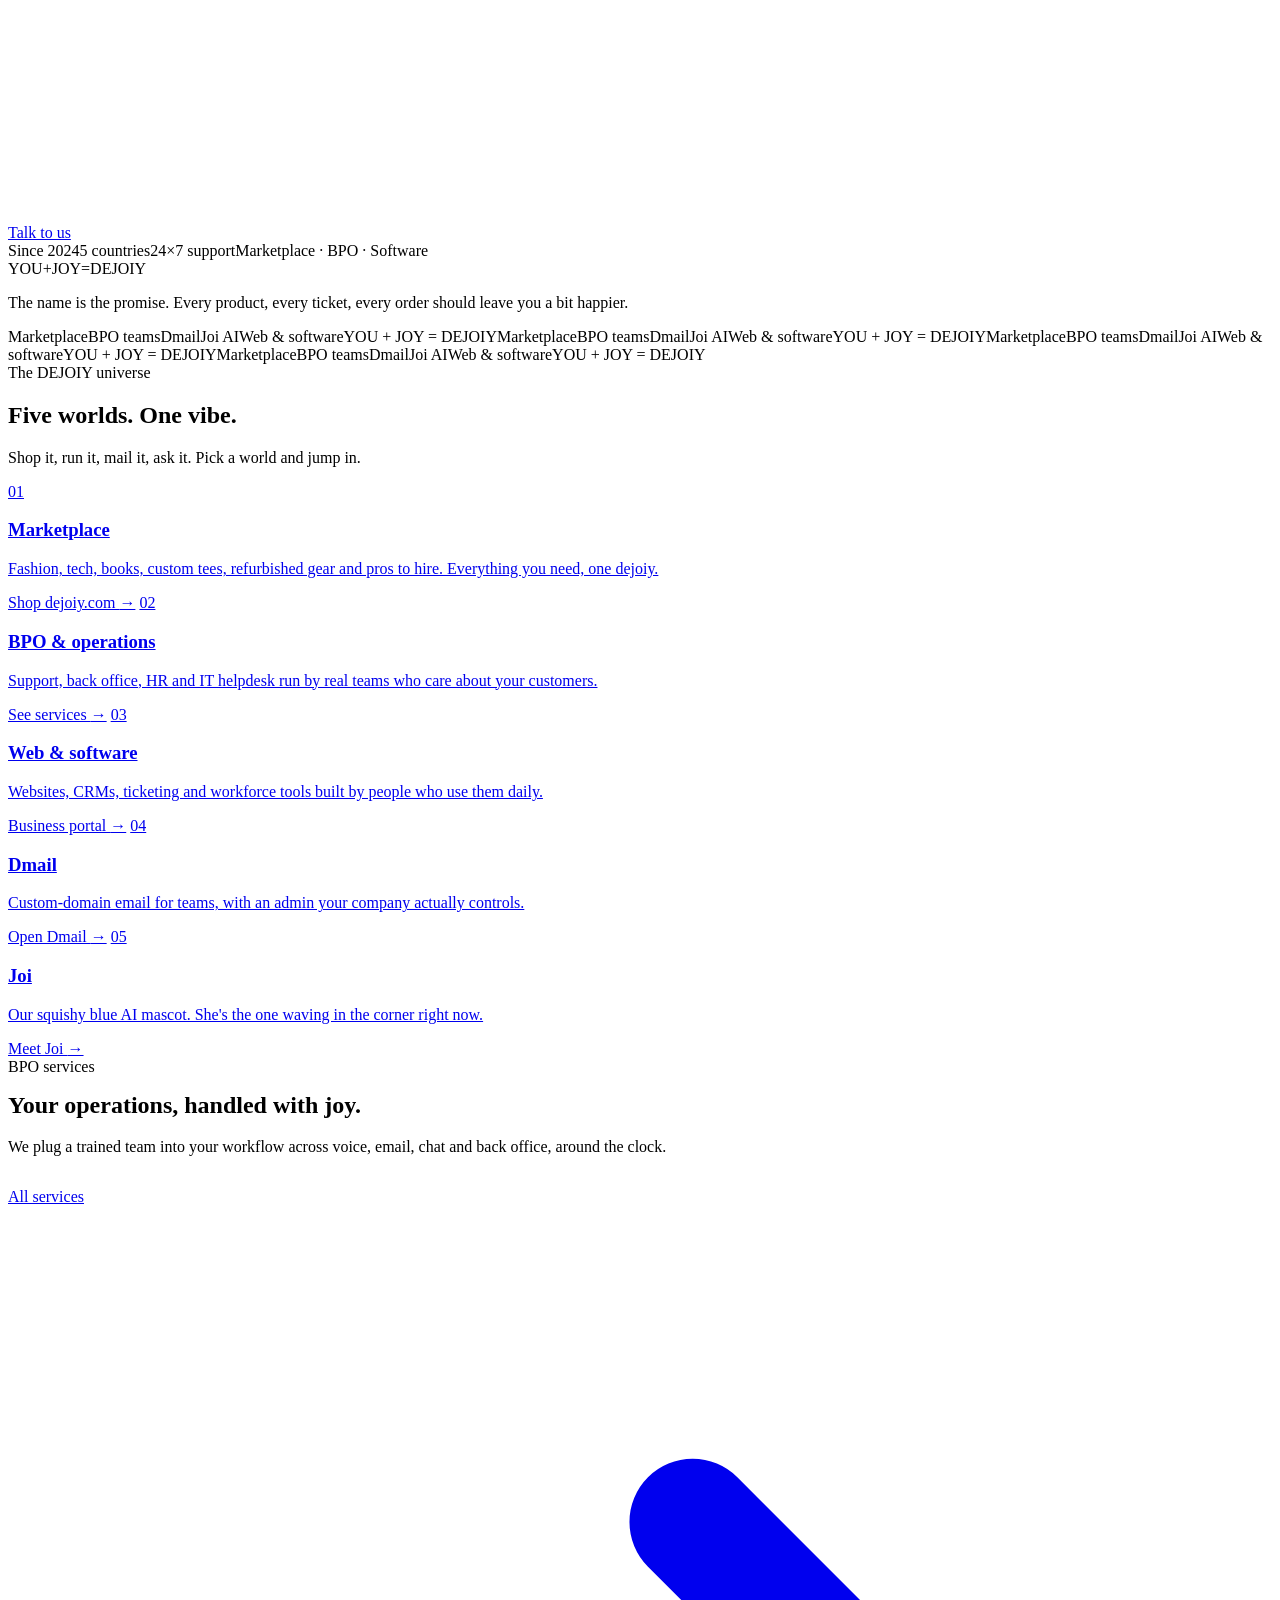
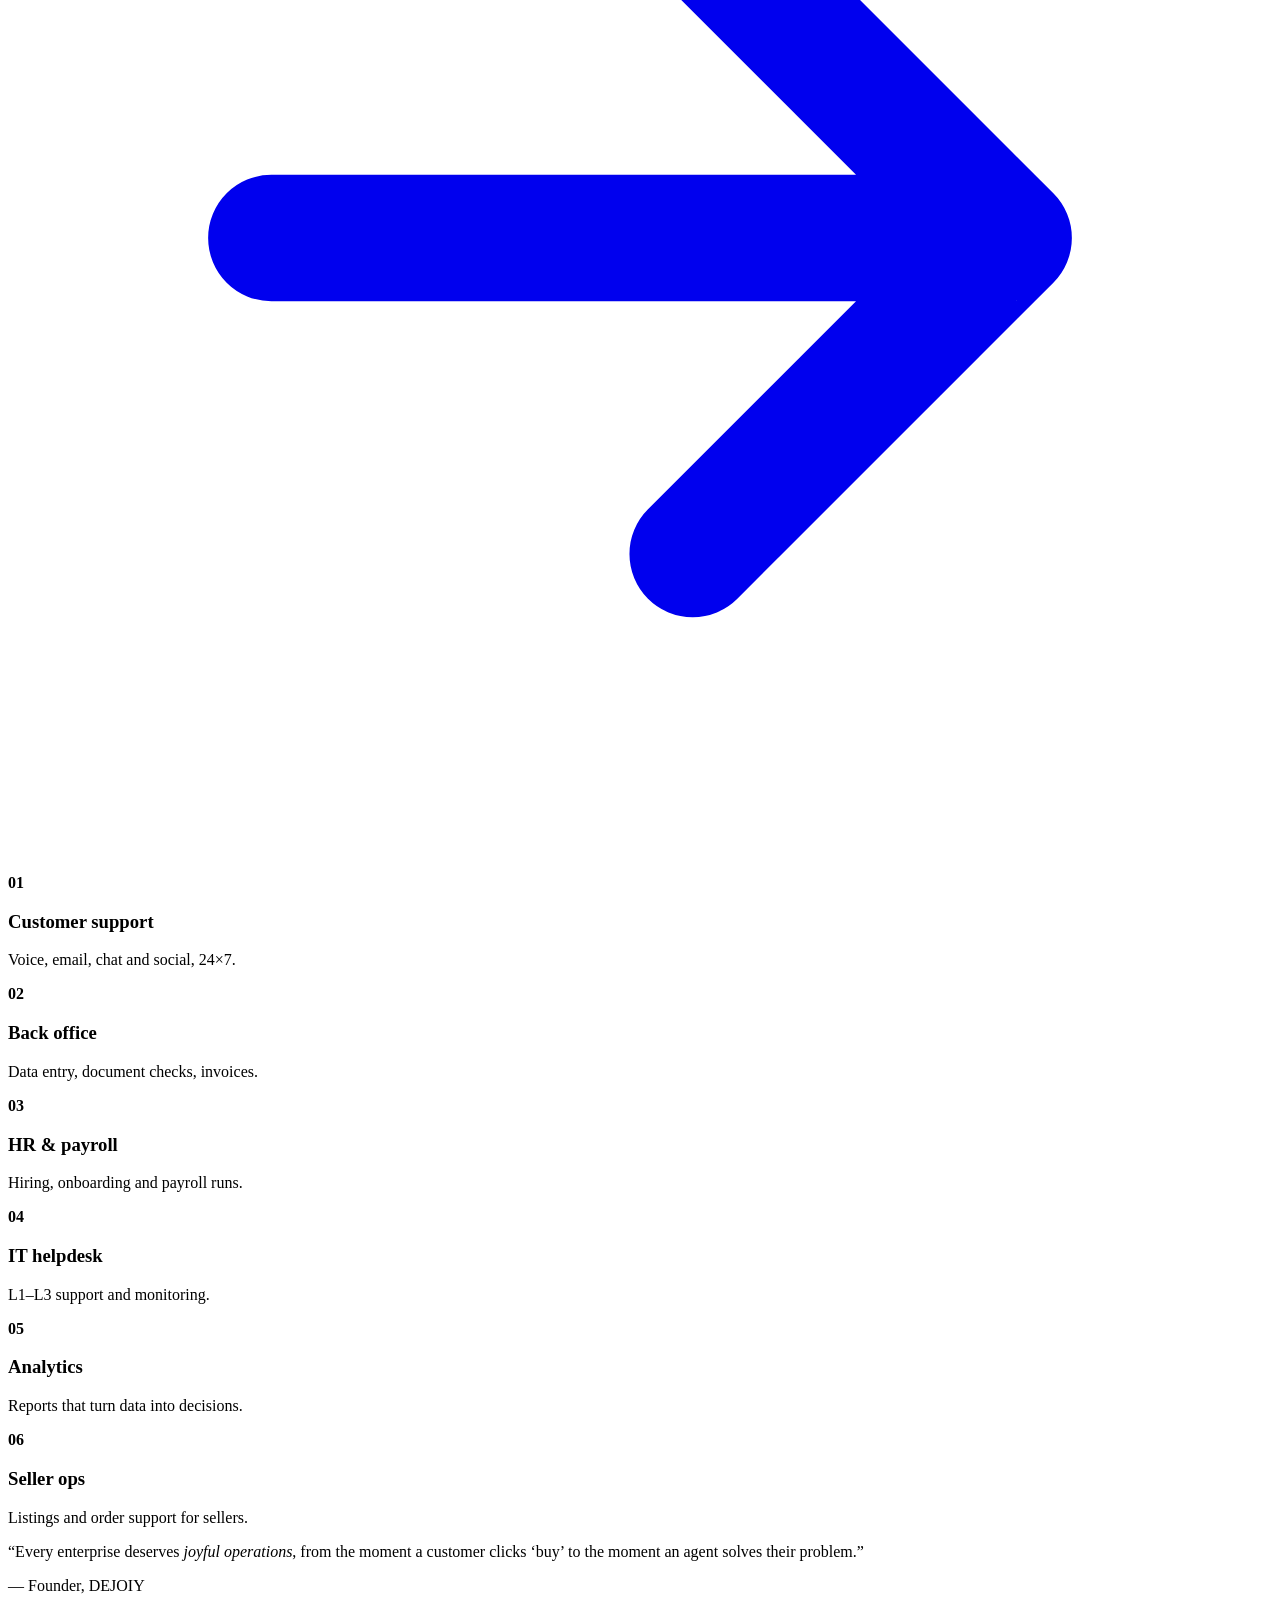
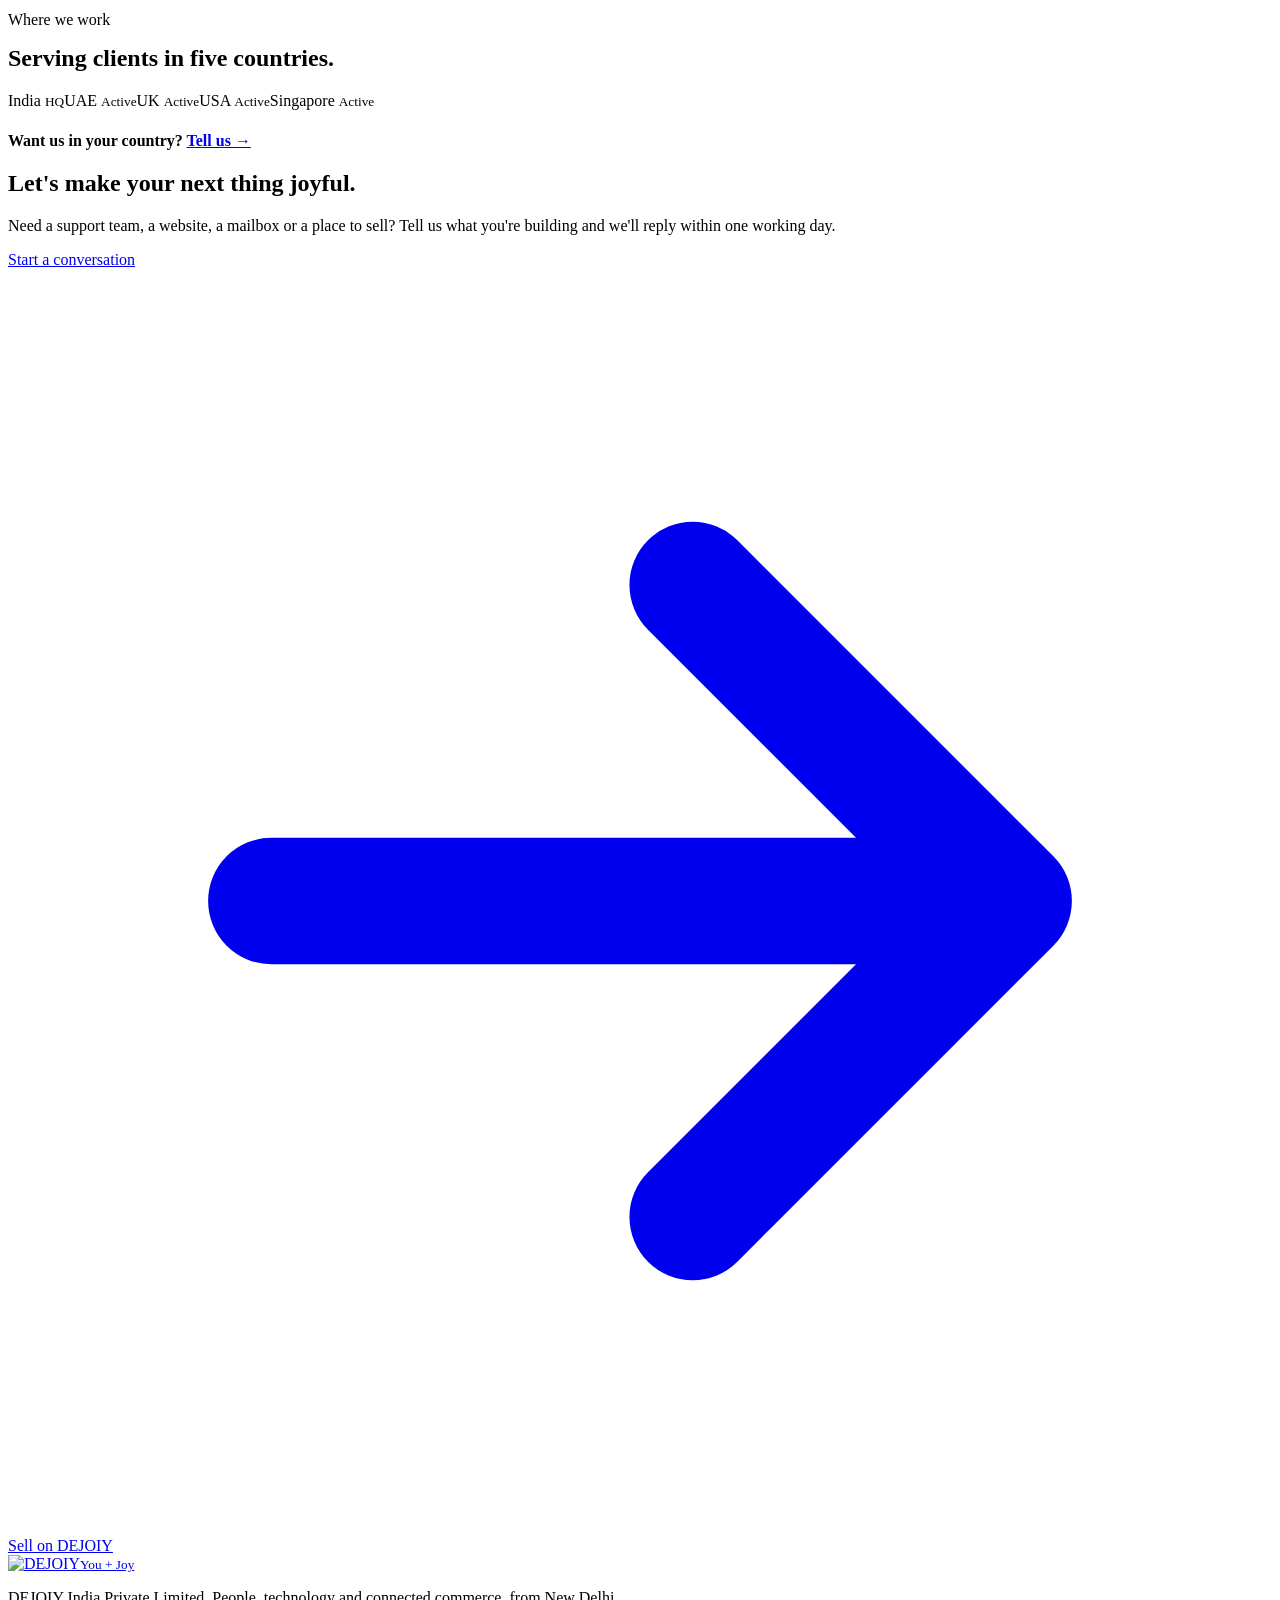
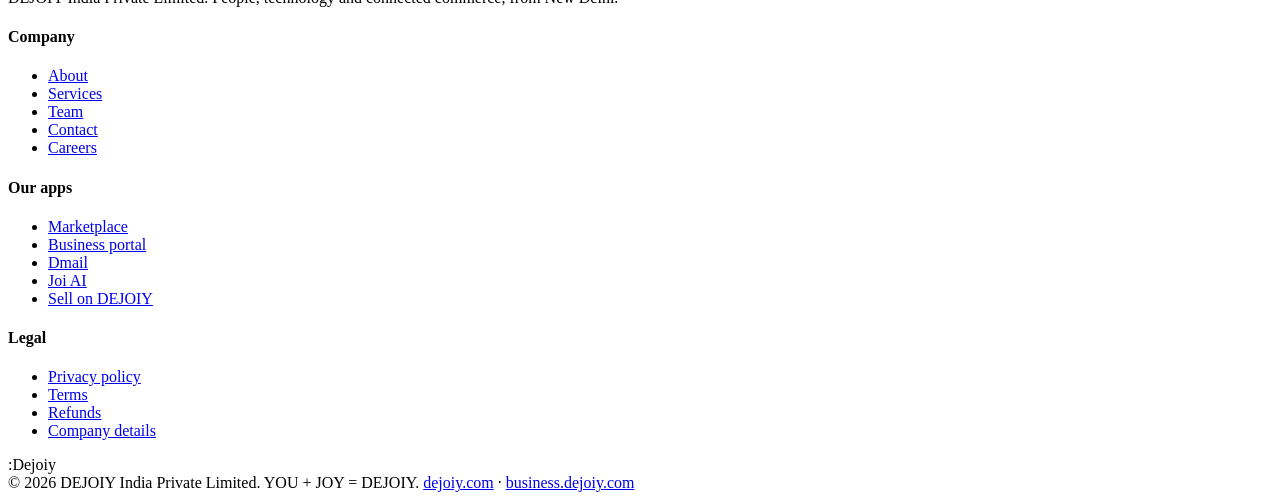
==== commit 49aca68d: "Rebuild every page: bold Gen-Z bands, sticker cards, Joi 3D guide, 404, clean routes - New design sy" ====
--- a/dejoiy.co.in main/public/index.html
+++ b/dejoiy.co.in main/public/index.html
@@ -1,292 +1,175 @@
 <!DOCTYPE html>
 <html lang="en">
 <head>
-  <meta charset="UTF-8" />
-  <meta name="viewport" content="width=device-width, initial-scale=1.0, viewport-fit=cover" />
-  <title>DEJOIY — You + Joy | People, Technology &amp; Connected Commerce</title>
-  <meta name="description" content="DEJOIY connects people, technology, commerce and operations — a marketplace, BPO services, software and digital products from New Delhi to the world." />
-  <meta property="og:title" content="DEJOIY — You + Joy | BPO &amp; Marketplace" />
-  <meta property="og:description" content="Building the world's most joyful enterprise ecosystem — BPO services + digital marketplace, powered by AI." />
-  <meta property="og:type" content="website" />
-  <meta name="theme-color" content="#0b0a1a" />
-  <link rel="icon" type="image/svg+xml" href="assets/icons/favicon.svg" />
-  <link rel="icon" type="image/png" sizes="32x32" href="assets/icons/favicon-32.png" />
-  <link rel="apple-touch-icon" href="assets/icons/apple-touch-icon.png" />
+<meta charset="UTF-8" />
+<meta name="viewport" content="width=device-width, initial-scale=1" />
+<title>DEJOIY — You + Joy | People, technology & connected commerce</title>
+<meta name="description" content="DEJOIY connects people, technology, commerce and operations: a marketplace, BPO services, software and digital products from New Delhi." />
+<meta property="og:title" content="DEJOIY — You + Joy | People, technology & connected commerce" />
+<meta property="og:description" content="DEJOIY connects people, technology, commerce and operations: a marketplace, BPO services, software and digital products from New Delhi." />
+<meta property="og:type" content="website" />
+<meta property="og:url" content="https://www.dejoiy.co.in/" />
+<meta name="theme-color" content="#fff6e8" />
+<link rel="canonical" href="https://www.dejoiy.co.in/" />
+<link rel="icon" type="image/svg+xml" href="/assets/icons/favicon.svg" />
+<link rel="icon" type="image/png" sizes="32x32" href="/assets/icons/favicon-32.png" />
+<link rel="apple-touch-icon" href="/assets/icons/apple-touch-icon.png" />
+<link rel="preconnect" href="https://fonts.googleapis.com" />
+<link rel="preconnect" href="https://fonts.gstatic.com" crossorigin />
+<link rel="stylesheet" href="https://fonts.googleapis.com/css2?family=Bricolage+Grotesque:opsz,wght@12..96,600;12..96,700;12..96,800&family=Plus+Jakarta+Sans:wght@400;500;600;700;800&display=swap" />
+<link rel="stylesheet" href="/assets/css/styles.css" />
+<link rel="stylesheet" href="/assets/css/joi-guide.css" />
+</head>
+<body data-page="home">
+<a class="skip" href="#main">Skip to content</a>
 
-  <link rel="preconnect" href="https://fonts.googleapis.com" />
-  <link rel="preconnect" href="https://fonts.gstatic.com" crossorigin />
-  <link rel="preload" as="style" href="https://fonts.googleapis.com/css2?family=Bricolage+Grotesque:opsz,wght@12..96,500;12..96,700;12..96,800&family=Plus+Jakarta+Sans:wght@400;500;600;700&display=swap" />
-  <link href="https://fonts.googleapis.com/css2?family=Bricolage+Grotesque:opsz,wght@12..96,500;12..96,700;12..96,800&family=Plus+Jakarta+Sans:wght@400;500;600;700&display=swap" rel="stylesheet" media="print" onload="this.media='all'" />
-  <noscript><link href="https://fonts.googleapis.com/css2?family=Bricolage+Grotesque:opsz,wght@12..96,500;12..96,700;12..96,800&family=Plus+Jakarta+Sans:wght@400;500;600;700&display=swap" rel="stylesheet" /></noscript>
-
-    <script src="assets/vendor/gsap.min.js" defer></script>
-  <script src="assets/vendor/ScrollTrigger.min.js" defer></script>
-
-  <link rel="stylesheet" href="assets/css/styles.css" />
-</head>
-<body>
-<a href="#main" class="skip-link">Skip to content</a>
-
-<!-- ═══ NAVIGATION ═══ -->
-<header class="nav-wrap" id="mainNav">
-  <div class="container">
-    <div class="nav-inner">
-      <a href="/" class="nav-logo">
-        <div>
-          <img class="nav-logo-img" src="assets/images/logo/dejoiy-wordmark-on-light.svg" alt="DEJOIY" />
-          <div class="nav-logo-sub">You + Joy</div>
-        </div>
-      </a>
-      <ul class="nav-links">
-        <li><a href="/" class="active">Home</a></li>
-        <li><a href="/about">About</a></li>
-        <li><a href="/services">BPO Services</a></li>
-        <li><a href="/team">Team</a></li>
-        <li><a href="/contact">Contact</a></li>
-      </ul>
-      <div class="nav-actions">
-        <a href="https://www.dejoiy.com" target="_blank" rel="noopener" class="btn-ghost" style="padding:0.6rem 1.15rem;font-size:0.83rem">Marketplace</a>
-        <a href="https://business.dejoiy.com" target="_blank" rel="noopener" class="btn-primary" style="padding:0.6rem 1.15rem;font-size:0.83rem">Business Portal</a>
-      </div>
-      <button class="nav-hamburger" id="navHamburger" aria-label="Open menu" aria-expanded="false">
-        <span></span><span></span><span></span>
-      </button>
+<header class="nav" id="nav">
+  <div class="wrap nav-in">
+    <a class="logo" href="/" aria-label="DEJOIY home"><img src="/assets/images/logo/dejoiy-wordmark-on-light.svg" alt="DEJOIY" width="94" height="30" /><small>You + Joy</small></a>
+    <nav aria-label="Main"><ul class="nav-links"><li><a href="/" aria-current="page">Home</a></li><li><a href="/about">About</a></li><li><a href="/services">Services</a></li><li><a href="/team">Team</a></li><li><a href="/contact">Contact</a></li></ul></nav>
+    <div class="nav-cta">
+      <a class="btn btn-line" href="https://www.dejoiy.com" target="_blank" rel="noopener">Marketplace</a>
+      <a class="btn btn-ink" href="https://business.dejoiy.com" target="_blank" rel="noopener">Business portal</a>
     </div>
+    <button class="burger" id="burger" aria-label="Open menu" aria-expanded="false" aria-controls="menu"><span></span><span></span><span></span></button>
   </div>
 </header>
-
-<div class="mobile-menu" id="mobileMenu">
-  <nav>
-    <a href="/">Home</a>
-    <a href="/about">ℹ️ About</a>
-    <a href="/services">BPO Services</a>
-    <a href="/team">Team</a>
-    <a href="/contact">Contact</a>
-  </nav>
-  <div class="mobile-ctas">
-    <a href="https://www.dejoiy.com" target="_blank" rel="noopener" class="btn-ghost" style="text-align:center;display:block">Visit Marketplace</a>
-    <a href="https://business.dejoiy.com" target="_blank" rel="noopener" class="btn-primary" style="text-align:center;display:block">Business Portal</a>
+<div class="menu" id="menu" aria-label="Menu">
+  <a class="m" href="/">Home <span aria-hidden="true">→</span></a><a class="m" href="/about">About <span aria-hidden="true">→</span></a><a class="m" href="/services">Services <span aria-hidden="true">→</span></a><a class="m" href="/team">Team <span aria-hidden="true">→</span></a><a class="m" href="/contact">Contact <span aria-hidden="true">→</span></a>
+  <div class="btns">
+    <a class="btn btn-line" href="https://www.dejoiy.com" target="_blank" rel="noopener">Marketplace</a>
+    <a class="btn btn-ink" href="https://business.dejoiy.com" target="_blank" rel="noopener">Business portal</a>
   </div>
 </div>
 
-<!-- ═══ HERO ═══ -->
 <main id="main">
-<section class="hero3d" id="hero3d" aria-label="Introduction">
-  <div class="hero3d-fallback" aria-hidden="true"></div>
+
+<section class="hero" id="hero3d" aria-label="Introduction" data-joi="hero">
+  <div class="blob-fallback" aria-hidden="true"></div>
   <canvas id="hero-canvas" aria-hidden="true"></canvas>
-  <div class="container hero3d-inner">
-    <span class="sticker reveal"><b></b> New Delhi → the world</span>
-    <h1 class="display-title reveal reveal-delay-1" style="margin-top:1.5rem">
-      You + Joy,<br />at <span class="swap"><span id="heroSwap">scale</span></span>.
-    </h1>
-    <p class="lede reveal reveal-delay-2">DEJOIY connects people, technology, commerce and operations. One company behind a marketplace, BPO teams, email, an AI mascot and the software that holds it together.</p>
-    <div class="hero-ctas reveal reveal-delay-3">
-      <a href="#worlds" class="btn-primary">See what we build
-        <svg width="16" height="16" fill="none" viewBox="0 0 24 24" stroke="currentColor" stroke-width="2.2" aria-hidden="true"><path d="M12 5v14m0 0l-6-6m6 6l6-6"/></svg></a>
-      <a href="/contact" class="btn-ghost">Talk to us</a>
+  <div class="wrap hero-in">
+    <span class="sticker rv"><i></i> New Delhi → the world</span>
+    <h1 class="h-xl rv d1">You + Joy,<br />at <span class="mark"><span id="heroSwap">scale</span></span>.</h1>
+    <p class="lede rv d2">DEJOIY connects people, technology, commerce and operations. One company behind a marketplace, BPO teams, email, an AI mascot and the software that holds it together.</p>
+    <div class="btns rv d3">
+      <a class="btn btn-ink" href="#worlds">See what we build <svg viewBox="0 0 24 24" fill="none" stroke="currentColor" stroke-width="2.4" stroke-linecap="round" stroke-linejoin="round" aria-hidden="true"><path d="M5 12h14M13 6l6 6-6 6"/></svg></a>
+      <a class="btn btn-line" href="/contact">Talk to us</a>
     </div>
-    <div class="hero-facts reveal reveal-delay-4">
-      <span>Since 2024</span><span>5 countries</span><span>24×7 support</span><span>Marketplace · BPO · Software</span>
-    </div>
-  </div>
-  <div class="hero-hint" aria-hidden="true">drag the jelly · scroll for more</div>
-</section>
-
-<!-- ═══ FORMULA ═══ -->
-<section class="section-sm eq-band">
-  <div class="container">
-    <div class="eq reveal" aria-label="You plus Joy equals Dejoiy">
-      <span class="chip you">YOU</span><span class="op">+</span><span class="chip joy">JOY</span><span class="op">=</span><span class="res">DEJOIY</span>
-    </div>
-    <p class="eq-sub reveal reveal-delay-1">The name is the promise. Every product, every ticket, every order should leave you a bit happier.</p>
+    <div class="chips rv d4"><span class="chip">Since 2024</span><span class="chip">5 countries</span><span class="chip">24×7 support</span><span class="chip">Marketplace · BPO · Software</span></div>
   </div>
 </section>
 
-<div class="marquee-wrap" aria-hidden="true">
-  <div class="marquee-track">
-    <span class="marquee-item">Marketplace <span class="marquee-dot"></span></span>
-    <span class="marquee-item">BPO teams <span class="marquee-dot"></span></span>
-    <span class="marquee-item">Dmail <span class="marquee-dot"></span></span>
-    <span class="marquee-item">Joi AI <span class="marquee-dot"></span></span>
-    <span class="marquee-item">Web &amp; software <span class="marquee-dot"></span></span>
-    <span class="marquee-item">YOU + JOY = DEJOIY <span class="marquee-dot"></span></span>
-    <span class="marquee-item">Marketplace <span class="marquee-dot"></span></span>
-    <span class="marquee-item">BPO teams <span class="marquee-dot"></span></span>
-    <span class="marquee-item">Dmail <span class="marquee-dot"></span></span>
-    <span class="marquee-item">Joi AI <span class="marquee-dot"></span></span>
-    <span class="marquee-item">Web &amp; software <span class="marquee-dot"></span></span>
-    <span class="marquee-item">YOU + JOY = DEJOIY <span class="marquee-dot"></span></span>
+<section class="sec-sm band-pink band-edge" data-joi="formula">
+  <div class="wrap">
+    <div class="eq rv" role="img" aria-label="You plus Joy equals Dejoiy"><span class="tag you">YOU</span><span class="op">+</span><span class="tag joy">JOY</span><span class="op">=</span><span class="res">DEJOIY</span></div>
+    <p class="eq-sub rv d1">The name is the promise. Every product, every ticket, every order should leave you a bit happier.</p>
   </div>
-</div>
+</section>
+<div class="marquee" aria-hidden="true"><div class="marquee-track">
+  <span>Marketplace</span><span>BPO teams</span><span>Dmail</span><span>Joi AI</span><span>Web & software</span><span>YOU + JOY = DEJOIY</span><span>Marketplace</span><span>BPO teams</span><span>Dmail</span><span>Joi AI</span><span>Web & software</span><span>YOU + JOY = DEJOIY</span><span>Marketplace</span><span>BPO teams</span><span>Dmail</span><span>Joi AI</span><span>Web & software</span><span>YOU + JOY = DEJOIY</span><span>Marketplace</span><span>BPO teams</span><span>Dmail</span><span>Joi AI</span><span>Web & software</span><span>YOU + JOY = DEJOIY</span>
+</div></div>
 
-<!-- ═══ WORLDS ═══ -->
-<section class="section" id="worlds">
-  <div class="container">
-    <div class="section-header reveal">
-      <div class="badge" style="margin-bottom:1.25rem"><span class="badge-dot"></span>The DEJOIY universe</div>
-      <h2 class="section-headline" style="max-width:16ch">Five worlds. <span class="gradient-text">One login-worthy vibe.</span></h2>
-    </div>
+<section class="sec band-blue" id="worlds" data-joi="worlds">
+  <div class="wrap">
+    <div class="sec-head rv"><div><span class="kicker">The DEJOIY universe</span><h2 class="h-lg">Five worlds. One vibe.</h2></div>
+      <p class="lede">Shop it, run it, mail it, ask it. Pick a world and jump in.</p></div>
     <div class="worlds">
-      <a class="world w-market tilt reveal" href="https://www.dejoiy.com" target="_blank" rel="noopener">
-        <span class="blob" aria-hidden="true"></span><span class="num">01</span>
-        <h3>Marketplace</h3>
-        <p>Fashion, tech, books, custom tees, refurbished gear and pros to hire. Everything you need, one dejoiy.</p>
-        <span class="go">Shop dejoiy.com →</span>
-      </a>
-      <a class="world w-bpo tilt reveal reveal-delay-1" href="/services">
-        <span class="blob" aria-hidden="true"></span><span class="num">02</span>
-        <h3>BPO &amp; operations</h3>
-        <p>Customer support, back office, HR and IT helpdesk run by real teams who care about your customers.</p>
-        <span class="go">See services →</span>
-      </a>
-      <a class="world w-tech tilt reveal" href="https://business.dejoiy.com" target="_blank" rel="noopener">
-        <span class="blob" aria-hidden="true"></span><span class="num">03</span>
-        <h3>Web &amp; software</h3>
-        <p>Websites, CRMs, ticketing and workforce tools built by the same people who use them daily.</p>
-        <span class="go">Business portal →</span>
-      </a>
-      <a class="world w-mail tilt reveal reveal-delay-1" href="https://mail.dejoiy.com" target="_blank" rel="noopener">
-        <span class="blob" aria-hidden="true"></span><span class="num">04</span>
-        <h3>Dmail</h3>
-        <p>Custom-domain email for teams, with an admin that companies actually control.</p>
-        <span class="go">Open Dmail →</span>
-      </a>
-      <a class="world w-joi tilt reveal reveal-delay-2" href="https://joi.dejoiy.com" target="_blank" rel="noopener">
-        <span class="blob" aria-hidden="true"></span><span class="num">05</span>
-        <h3>Joi</h3>
-        <p>Our squishy blue AI mascot. Ask her anything, across every DEJOIY app.</p>
-        <span class="go">Meet Joi →</span>
-      </a>
+      <a class="card world big t-lime tilt rv" href="https://www.dejoiy.com" target="_blank" rel="noopener"><span class="blob" style="background:var(--blue)" aria-hidden="true"></span><span class="num">01</span>
+        <h3>Marketplace</h3><p>Fashion, tech, books, custom tees, refurbished gear and pros to hire. Everything you need, one dejoiy.</p><span class="go">Shop dejoiy.com <span class="arr">→</span></span></a>
+      <a class="card world mid t-pink tilt rv d1" href="/services"><span class="blob" style="background:var(--lime)" aria-hidden="true"></span><span class="num">02</span>
+        <h3>BPO &amp; operations</h3><p>Support, back office, HR and IT helpdesk run by real teams who care about your customers.</p><span class="go">See services <span class="arr">→</span></span></a>
+      <a class="card world t-butter tilt rv" href="https://business.dejoiy.com" target="_blank" rel="noopener"><span class="blob" style="background:var(--pink)" aria-hidden="true"></span><span class="num">03</span>
+        <h3>Web &amp; software</h3><p>Websites, CRMs, ticketing and workforce tools built by people who use them daily.</p><span class="go">Business portal <span class="arr">→</span></span></a>
+      <a class="card world t-sky tilt rv d1" href="https://mail.dejoiy.com" target="_blank" rel="noopener"><span class="blob" style="background:var(--orange)" aria-hidden="true"></span><span class="num">04</span>
+        <h3>Dmail</h3><p>Custom-domain email for teams, with an admin your company actually controls.</p><span class="go">Open Dmail <span class="arr">→</span></span></a>
+      <a class="card world t-orange tilt rv d2" href="https://joi.dejoiy.com" target="_blank" rel="noopener"><span class="blob" style="background:var(--sky)" aria-hidden="true"></span><span class="num">05</span>
+        <h3>Joi</h3><p>Our squishy blue AI mascot. She's the one waving in the corner right now.</p><span class="go">Meet Joi <span class="arr">→</span></span></a>
     </div>
   </div>
 </section>
 
-<!-- ═══ BPO ═══ -->
-<section class="section" id="bpo">
-  <div class="container split">
-    <div class="reveal">
-      <div class="badge" style="margin-bottom:1.25rem"><span class="badge-dot"></span>BPO services</div>
-      <h2 class="section-headline">Your operations,<br /><span class="gradient-gold">handled with joy.</span></h2>
-      <p class="section-body" style="margin-top:1rem">We plug a trained team into your workflow across voice, email, chat and back office, around the clock.</p>
-      <a href="/services" class="btn-primary btn-joy" style="margin-top:2rem">All BPO services</a>
+<section class="sec band-ink" id="bpo" data-joi="bpo">
+  <div class="wrap split">
+    <div class="rv">
+      <span class="kicker">BPO services</span>
+      <h2 class="h-lg" style="margin:1rem 0 1.2rem">Your operations, <span class="c-pink">handled with joy.</span></h2>
+      <p class="lede">We plug a trained team into your workflow across voice, email, chat and back office, around the clock.</p>
+      <div class="btns" style="margin-top:2rem"><a class="btn btn-pink" href="/services">All services <svg viewBox="0 0 24 24" fill="none" stroke="currentColor" stroke-width="2.4" stroke-linecap="round" stroke-linejoin="round" aria-hidden="true"><path d="M5 12h14M13 6l6 6-6 6"/></svg></a></div>
     </div>
-    <div class="svc-list">
-      <div class="svc reveal"><i>01</i><div><h3>Customer support</h3><p>Voice, email, chat and social, 24×7, in the languages your customers speak.</p></div></div>
-      <div class="svc reveal reveal-delay-1"><i>02</i><div><h3>Back office</h3><p>Data entry, document checks, invoices and accounting ops.</p></div></div>
-      <div class="svc reveal"><i>03</i><div><h3>HR &amp; payroll</h3><p>Hiring, onboarding, payroll runs and compliance paperwork.</p></div></div>
-      <div class="svc reveal reveal-delay-1"><i>04</i><div><h3>IT helpdesk</h3><p>L1–L3 support, monitoring and cloud housekeeping.</p></div></div>
-      <div class="svc reveal"><i>05</i><div><h3>Analytics</h3><p>Reports and dashboards that turn your raw data into decisions.</p></div></div>
-      <div class="svc reveal reveal-delay-1"><i>06</i><div><h3>Seller ops</h3><p>Listings, catalogues and order support for marketplace sellers.</p></div></div>
+    <div class="tiles">
+      <div class="tile t-blue rv"><b>01</b><div><h3>Customer support</h3><p>Voice, email, chat and social, 24×7.</p></div></div>
+      <div class="tile t-pink rv d1"><b>02</b><div><h3>Back office</h3><p>Data entry, document checks, invoices.</p></div></div>
+      <div class="tile t-lime rv"><b>03</b><div><h3>HR &amp; payroll</h3><p>Hiring, onboarding and payroll runs.</p></div></div>
+      <div class="tile t-sky rv d1"><b>04</b><div><h3>IT helpdesk</h3><p>L1–L3 support and monitoring.</p></div></div>
+      <div class="tile t-orange rv"><b>05</b><div><h3>Analytics</h3><p>Reports that turn data into decisions.</p></div></div>
+      <div class="tile t-butter rv d1"><b>06</b><div><h3>Seller ops</h3><p>Listings and order support for sellers.</p></div></div>
     </div>
   </div>
 </section>
 
-<!-- ═══ QUOTE + REACH ═══ -->
-<section class="section">
-  <div class="container split">
-    <div class="reveal">
-      <p class="quote-big">“Every enterprise deserves <em>joyful operations</em>, from the moment a customer clicks ‘buy’ to the moment an agent solves their problem.”</p>
+<section class="sec band-lime band-edge" data-joi="reach">
+  <div class="wrap split">
+    <div class="rv">
+      <p class="quote">“Every enterprise deserves <em>joyful operations</em>, from the moment a customer clicks ‘buy’ to the moment an agent solves their problem.”</p>
       <p class="quote-by">— Founder, DEJOIY</p>
     </div>
-    <div class="reveal reveal-delay-1">
-      <div class="badge" style="margin-bottom:1rem"><span class="badge-dot"></span>Where we work</div>
-      <h2 class="section-headline" style="font-size:clamp(1.6rem,2.6vw,2.4rem)">Serving clients in five countries.</h2>
-      <div class="countries">
-        <span class="country hq">India <small>HQ</small></span>
-        <span class="country">UAE <small>Active</small></span>
-        <span class="country">UK <small>Active</small></span>
-        <span class="country">USA <small>Active</small></span>
-        <span class="country">Singapore <small>Active</small></span>
-      </div>
-      <p style="margin-top:1.25rem;font-size:.88rem;color:var(--text-secondary)">Want us in your country? <a href="/contact" style="color:var(--dj-blue);font-weight:800">Tell us →</a></p>
+    <div class="rv d1">
+      <span class="kicker">Where we work</span>
+      <h2 class="h-md" style="margin-top:1rem">Serving clients in five countries.</h2>
+      <div class="pills"><span class="pill hq">India <small>HQ</small></span><span class="pill">UAE <small>Active</small></span><span class="pill">UK <small>Active</small></span><span class="pill">USA <small>Active</small></span><span class="pill">Singapore <small>Active</small></span></div>
+      <p style="margin-top:1.4rem;font-weight:700">Want us in your country? <a class="tlink" href="/contact">Tell us <span class="arr">→</span></a></p>
     </div>
   </div>
 </section>
-
-<!-- ═══ CTA ═══ -->
-<section class="section-sm">
-  <div class="container">
-    <div class="cta-joy reveal">
-      <h2>Let's make your next thing joyful.</h2>
-      <p>Need a support team, a website, a mailbox or a place to sell? Tell us what you're building and we'll reply within one working day.</p>
-      <div style="display:flex;gap:1rem;flex-wrap:wrap">
-        <a href="/contact" class="btn-primary">Start a conversation</a>
-        <a href="https://dejoiy.com/vendor-register/" target="_blank" rel="noopener" class="btn-ghost">Sell on DEJOIY</a>
-      </div>
-    </div>
+<section class="sec-sm"><div class="wrap">
+  <div class="cta rv" data-joi="cta">
+    <h2 class="h-lg">Let's make your next thing joyful.</h2>
+    <p>Need a support team, a website, a mailbox or a place to sell? Tell us what you're building and we'll reply within one working day.</p>
+    <div class="btns"><a class="btn btn-lime" href="/contact">Start a conversation <svg viewBox="0 0 24 24" fill="none" stroke="currentColor" stroke-width="2.4" stroke-linecap="round" stroke-linejoin="round" aria-hidden="true"><path d="M5 12h14M13 6l6 6-6 6"/></svg></a><a class="btn btn-line" href="https://dejoiy.com/sell-on-dejoiy/" target="_blank" rel="noopener">Sell on DEJOIY</a></div>
   </div>
-</section>
+</div></section>
 </main>
 
-<!-- ═══ FOOTER ═══ -->
-<footer class="site-footer">
-  <div class="container">
-    <div class="footer-grid">
+<footer class="foot">
+  <div class="wrap">
+    <div class="foot-top">
       <div>
-        <a href="/" class="nav-logo" style="display:inline-flex;margin-bottom:1rem">
-          <div><img class="nav-logo-img" src="assets/images/logo/dejoiy-wordmark-on-dark.svg" alt="DEJOIY" /><div class="nav-logo-sub">You + Joy</div></div>
-        </a>
-        <p class="footer-brand-desc">DEJOIY India Private Limited — Where YOU + JOY = DEJOIY. People, technology and connected commerce, from New Delhi.</p>
+        <a class="logo" href="/" aria-label="DEJOIY home"><img src="/assets/images/logo/dejoiy-wordmark-on-dark.svg" alt="DEJOIY" width="100" height="32" /><small>You + Joy</small></a>
+        <p class="about">DEJOIY India Private Limited. People, technology and connected commerce, from New Delhi.</p>
       </div>
-      <div>
-        <div class="footer-col-title">Company</div>
-        <div class="footer-links">
-          <a href="/">Home</a>
-          <a href="/about">About Us</a>
-          <a href="/services">BPO Services</a>
-          <a href="/team">Our Team</a>
-          <a href="/contact">Contact</a>
-        </div>
-      </div>
-      <div>
-        <div class="footer-col-title">Platforms</div>
-        <div class="footer-links">
-          <a href="https://www.dejoiy.com" target="_blank" rel="noopener">Marketplace</a>
-          <a href="https://business.dejoiy.com" target="_blank" rel="noopener">Business Portal</a>
-          <a href="/services">BPO Services</a>
-        </div>
-      </div>
-      <div>
-        <div class="footer-col-title">Legal</div>
-        <div class="footer-links">
-          <a href="https://dejoiy.com/help/policies/privacy/" target="_blank" rel="noopener">Privacy Policy</a>
-          <a href="https://dejoiy.com/help/policies/terms/" target="_blank" rel="noopener">Terms of Service</a>
-          <a href="https://dejoiy.com/help/policies/legal/" target="_blank" rel="noopener">Company details</a>
-        </div>
-      </div>
+      <div><h4>Company</h4><ul>
+        <li><a class="tlink" href="/about">About</a></li>
+        <li><a class="tlink" href="/services">Services</a></li>
+        <li><a class="tlink" href="/team">Team</a></li>
+        <li><a class="tlink" href="/contact">Contact</a></li>
+        <li><a class="tlink" href="https://careers.dejoiy.com" target="_blank" rel="noopener">Careers</a></li>
+      </ul></div>
+      <div><h4>Our apps</h4><ul>
+        <li><a class="tlink" href="https://www.dejoiy.com" target="_blank" rel="noopener">Marketplace</a></li>
+        <li><a class="tlink" href="https://business.dejoiy.com" target="_blank" rel="noopener">Business portal</a></li>
+        <li><a class="tlink" href="https://mail.dejoiy.com" target="_blank" rel="noopener">Dmail</a></li>
+        <li><a class="tlink" href="https://joi.dejoiy.com" target="_blank" rel="noopener">Joi AI</a></li>
+        <li><a class="tlink" href="https://dejoiy.com/sell-on-dejoiy/" target="_blank" rel="noopener">Sell on DEJOIY</a></li>
+      </ul></div>
+      <div><h4>Legal</h4><ul>
+        <li><a class="tlink" href="https://dejoiy.com/help/policies/privacy/" target="_blank" rel="noopener">Privacy policy</a></li>
+        <li><a class="tlink" href="https://dejoiy.com/help/policies/terms/" target="_blank" rel="noopener">Terms</a></li>
+        <li><a class="tlink" href="https://dejoiy.com/help/policies/returns/" target="_blank" rel="noopener">Refunds</a></li>
+        <li><a class="tlink" href="https://dejoiy.com/help/policies/legal/" target="_blank" rel="noopener">Company details</a></li>
+      </ul></div>
     </div>
-    <div class="footer-divider"></div>
-    <div class="footer-bottom">
-      <div class="footer-bottom-text">
-        © 2026 DEJOIY India Private Limited. All rights reserved.<br />
-        YOU + JOY = DEJOIY® — Registered trademark of DEJOIY India Private Limited.
-      </div>
-      <div class="footer-domains">
-        <a href="https://www.dejoiy.co.in">dejoiy.co.in</a>
-        <a href="https://www.dejoiy.com" target="_blank">dejoiy.com</a>
-        <a href="https://business.dejoiy.com" target="_blank">business.dejoiy.com</a>
-      </div>
+    <div class="foot-big" aria-hidden="true">:D<span>ejoiy</span></div>
+    <div class="foot-bot">
+      <span>© 2026 DEJOIY India Private Limited. YOU + JOY = DEJOIY.</span>
+      <span><a class="tlink" href="https://www.dejoiy.com" target="_blank" rel="noopener">dejoiy.com</a> · <a class="tlink" href="https://business.dejoiy.com" target="_blank" rel="noopener">business.dejoiy.com</a></span>
     </div>
   </div>
 </footer>
 
-<style>
-.skip-link{position:absolute;left:-999px;top:0}.skip-link:focus{left:1rem;top:1rem;z-index:200;background:#fff;color:#0b0a1a;padding:.6rem 1rem;border-radius:10px}
-@media(max-width:768px){
-  .market-top-grid{grid-template-columns:1fr!important}
-  .product-grid{grid-template-columns:1fr!important}
-  .bpo-stat-grid{grid-template-columns:1fr!important}
-  .serviceable-grid{grid-template-columns:repeat(3,1fr)!important;gap:0.75rem!important}
-}
-@media(max-width:480px){
-  .serviceable-grid{grid-template-columns:repeat(2,1fr)!important}
-}
-@media(max-width:1100px){
-  .market-top-grid{grid-template-columns:1fr!important}
-  .bpo-stat-grid{grid-template-columns:1fr 1fr!important}
-}
-</style>
-<script src="assets/vendor/three.min.js"></script>
-<script src="assets/js/main.js"></script>
+<script src="/assets/vendor/three.min.js"></script>
+<script src="/assets/vendor/GLTFLoader.js"></script>
+<script src="/assets/vendor/meshopt_decoder.js"></script>
+<script src="/assets/js/main.js"></script>
+<script src="/assets/js/joi-guide.js"></script>
 </body>
 </html>
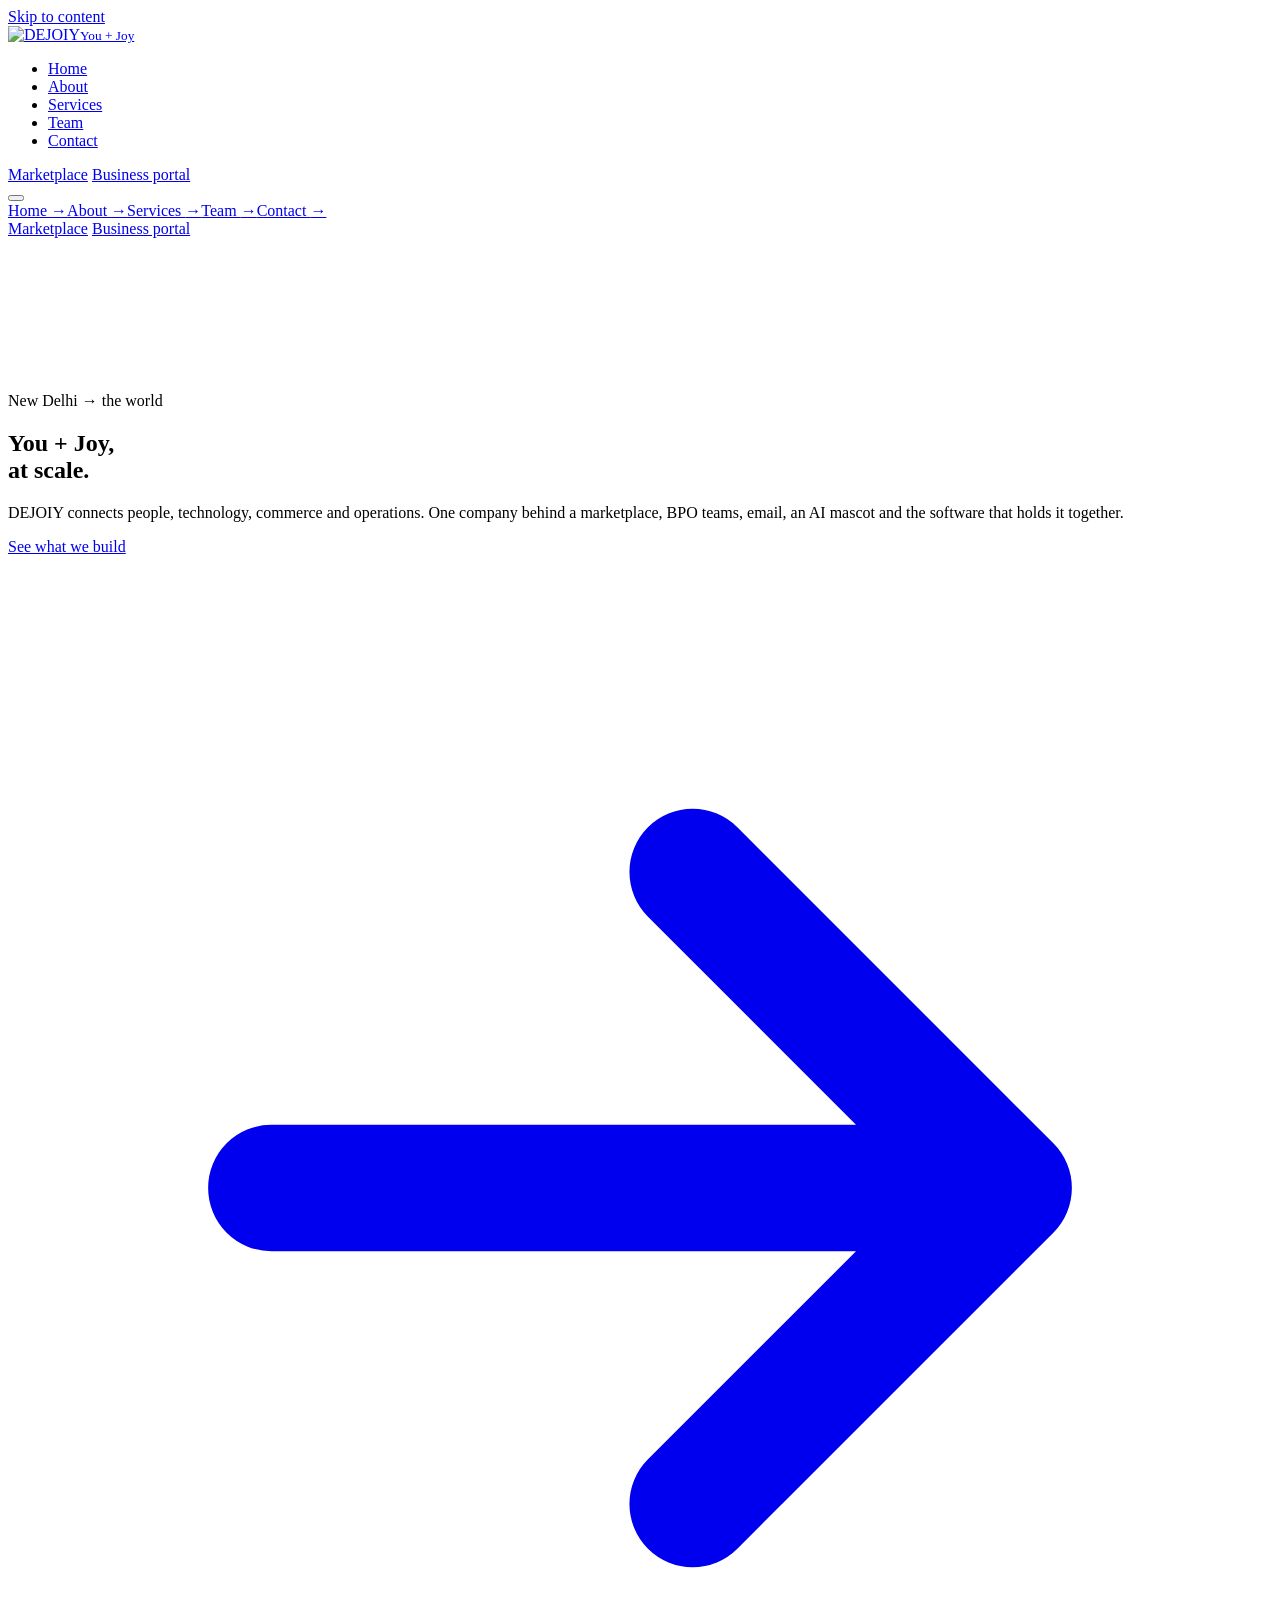
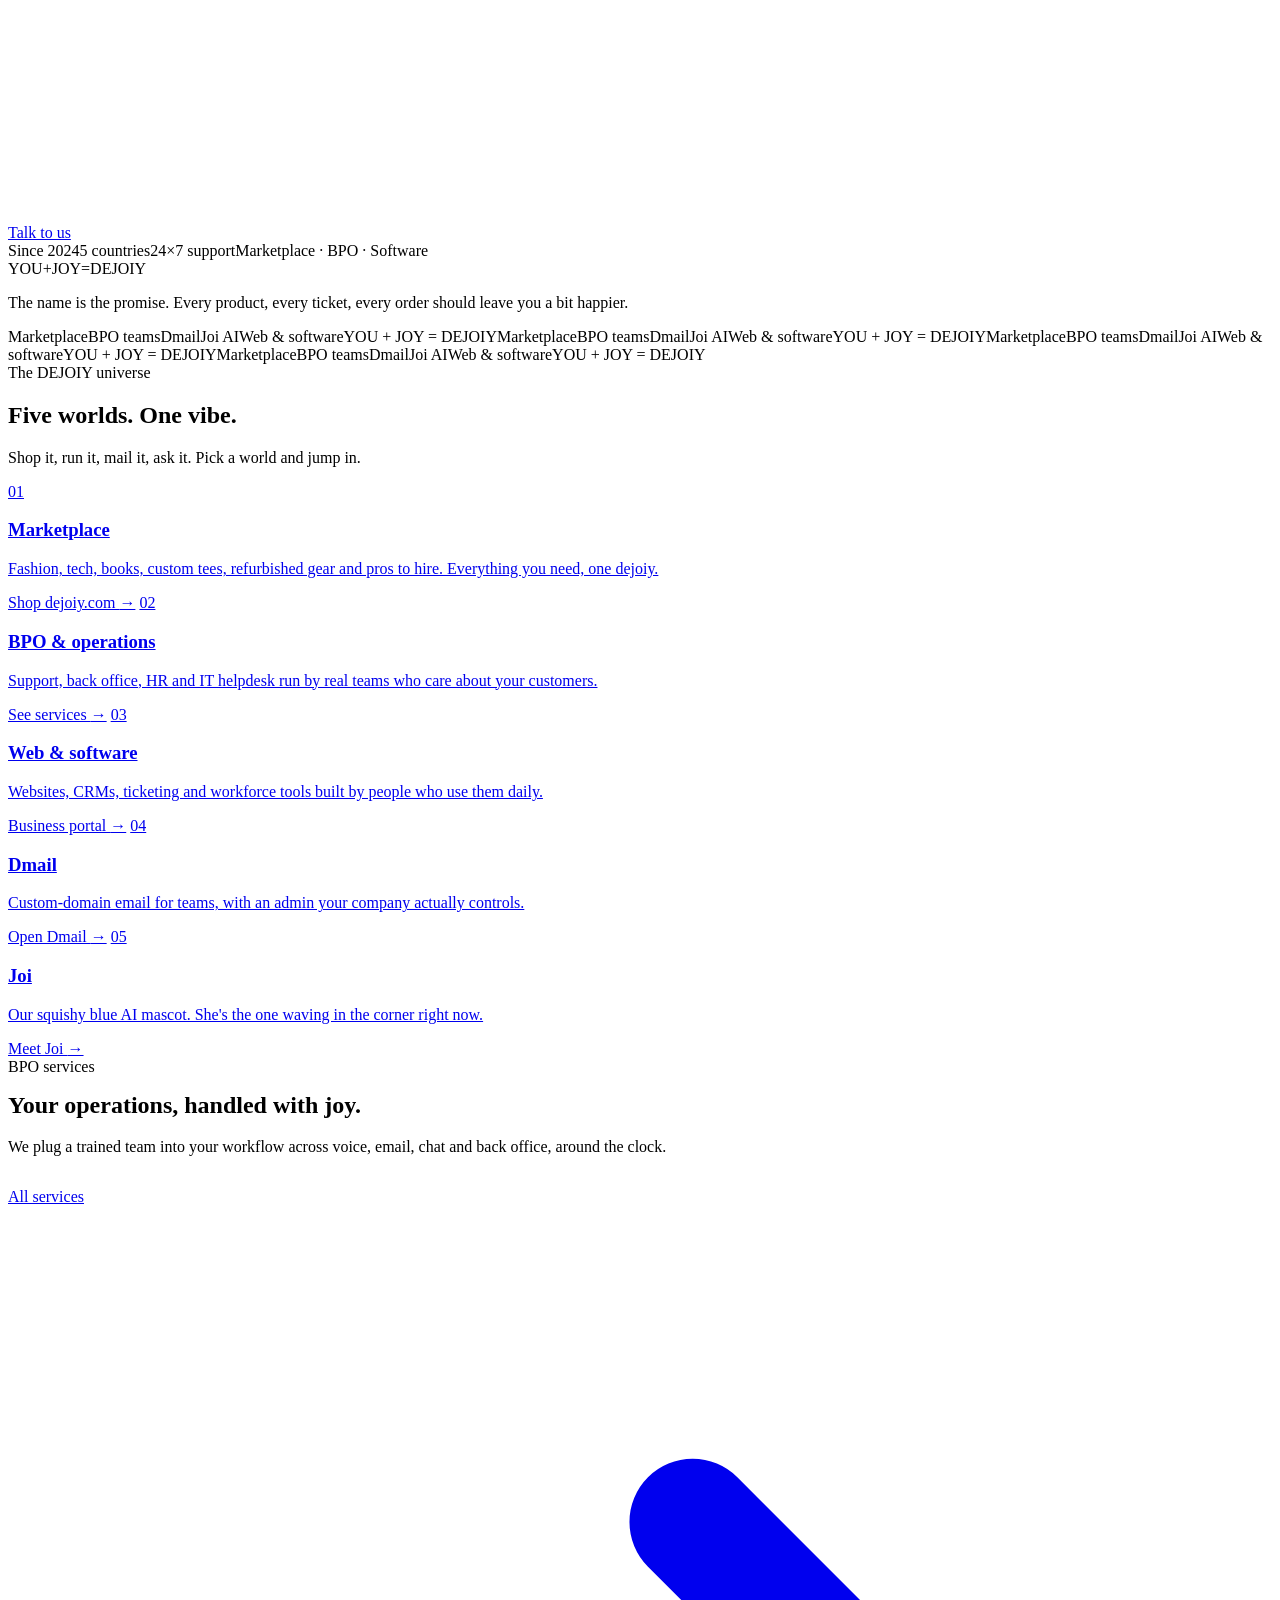
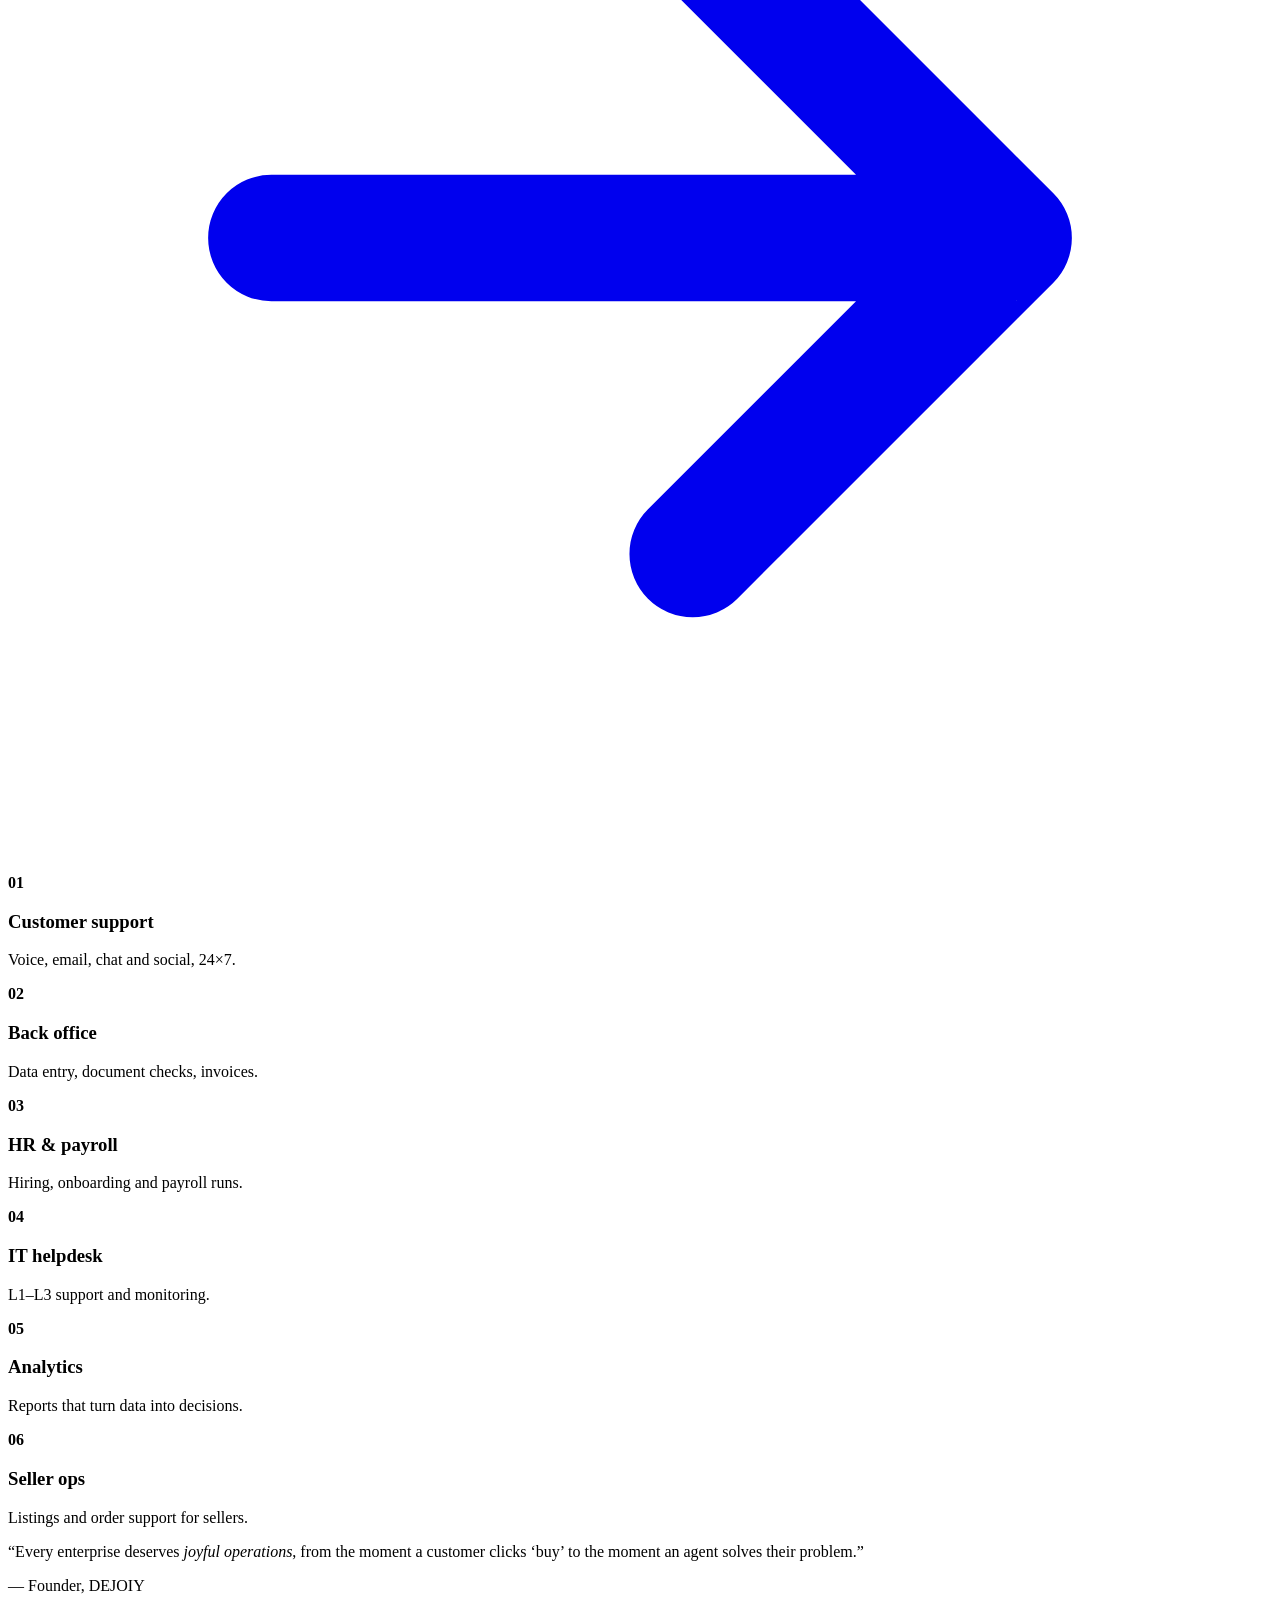
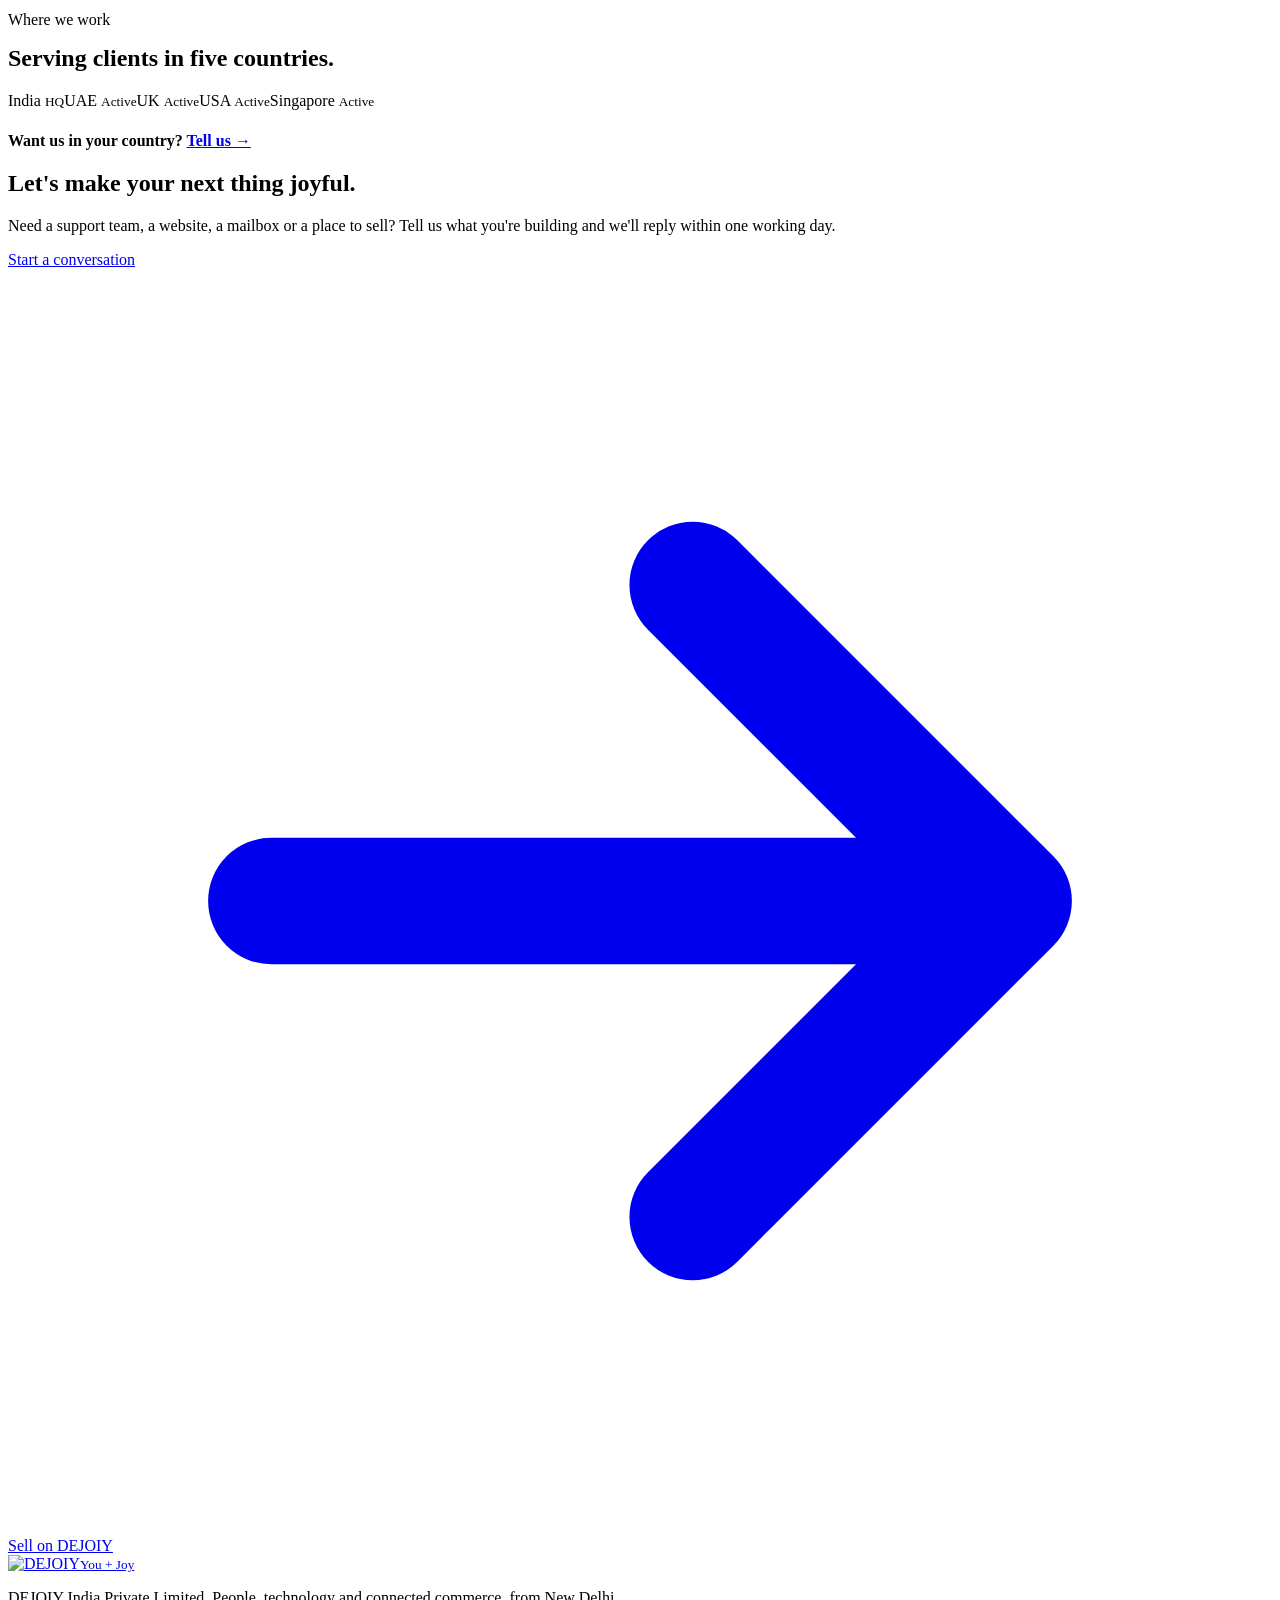
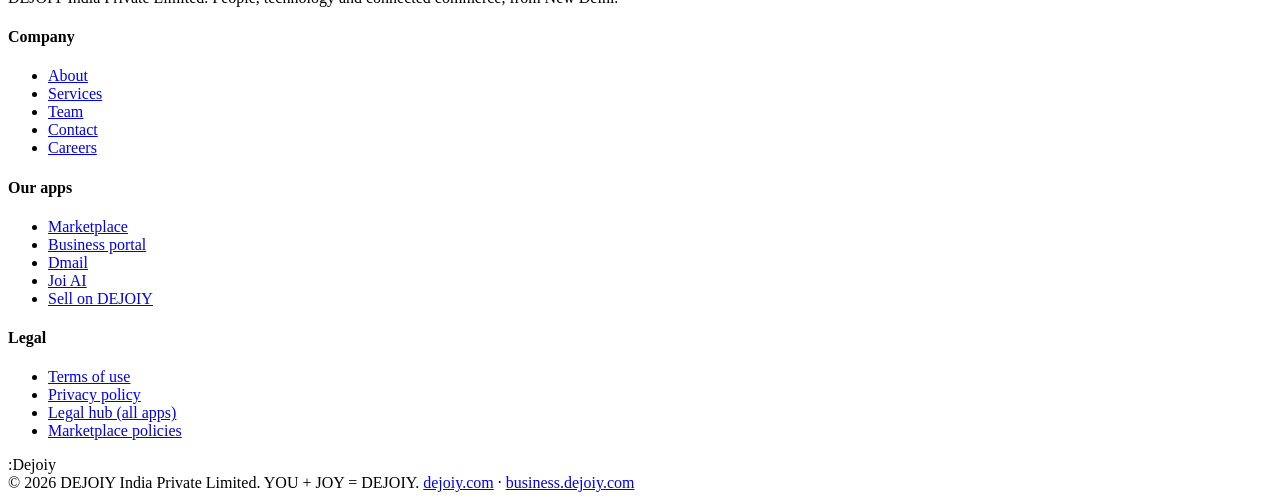
==== commit 7248c2bc: "Add DEJOIY Terms, Privacy Policy and legal hub with per-app tabs Group terms and privacy cover every" ====
--- a/dejoiy.co.in main/public/index.html
+++ b/dejoiy.co.in main/public/index.html
@@ -82,7 +82,7 @@
         <h3>Web &amp; software</h3><p>Websites, CRMs, ticketing and workforce tools built by people who use them daily.</p><span class="go">Business portal <span class="arr">→</span></span></a>
       <a class="card world t-sky tilt rv d1" href="https://mail.dejoiy.com" target="_blank" rel="noopener"><span class="blob" style="background:var(--orange)" aria-hidden="true"></span><span class="num">04</span>
         <h3>Dmail</h3><p>Custom-domain email for teams, with an admin your company actually controls.</p><span class="go">Open Dmail <span class="arr">→</span></span></a>
-      <a class="card world t-orange tilt rv d2" href="https://joi.dejoiy.com" target="_blank" rel="noopener"><span class="blob" style="background:var(--sky)" aria-hidden="true"></span><span class="num">05</span>
+      <a class="card world t-orange tilt rv d2" href="https://joi-ai.dejoiy.com" target="_blank" rel="noopener"><span class="blob" style="background:var(--sky)" aria-hidden="true"></span><span class="num">05</span>
         <h3>Joi</h3><p>Our squishy blue AI mascot. She's the one waving in the corner right now.</p><span class="go">Meet Joi <span class="arr">→</span></span></a>
     </div>
   </div>
@@ -148,14 +148,14 @@
         <li><a class="tlink" href="https://www.dejoiy.com" target="_blank" rel="noopener">Marketplace</a></li>
         <li><a class="tlink" href="https://business.dejoiy.com" target="_blank" rel="noopener">Business portal</a></li>
         <li><a class="tlink" href="https://mail.dejoiy.com" target="_blank" rel="noopener">Dmail</a></li>
-        <li><a class="tlink" href="https://joi.dejoiy.com" target="_blank" rel="noopener">Joi AI</a></li>
+        <li><a class="tlink" href="https://joi-ai.dejoiy.com" target="_blank" rel="noopener">Joi AI</a></li>
         <li><a class="tlink" href="https://dejoiy.com/sell-on-dejoiy/" target="_blank" rel="noopener">Sell on DEJOIY</a></li>
       </ul></div>
       <div><h4>Legal</h4><ul>
-        <li><a class="tlink" href="https://dejoiy.com/help/policies/privacy/" target="_blank" rel="noopener">Privacy policy</a></li>
-        <li><a class="tlink" href="https://dejoiy.com/help/policies/terms/" target="_blank" rel="noopener">Terms</a></li>
-        <li><a class="tlink" href="https://dejoiy.com/help/policies/returns/" target="_blank" rel="noopener">Refunds</a></li>
-        <li><a class="tlink" href="https://dejoiy.com/help/policies/legal/" target="_blank" rel="noopener">Company details</a></li>
+        <li><a class="tlink" href="/terms">Terms of use</a></li>
+        <li><a class="tlink" href="/privacy">Privacy policy</a></li>
+        <li><a class="tlink" href="/legal">Legal hub (all apps)</a></li>
+        <li><a class="tlink" href="https://dejoiy.com/help/policies/terms/" target="_blank" rel="noopener">Marketplace policies</a></li>
       </ul></div>
     </div>
     <div class="foot-big" aria-hidden="true">:D<span>ejoiy</span></div>
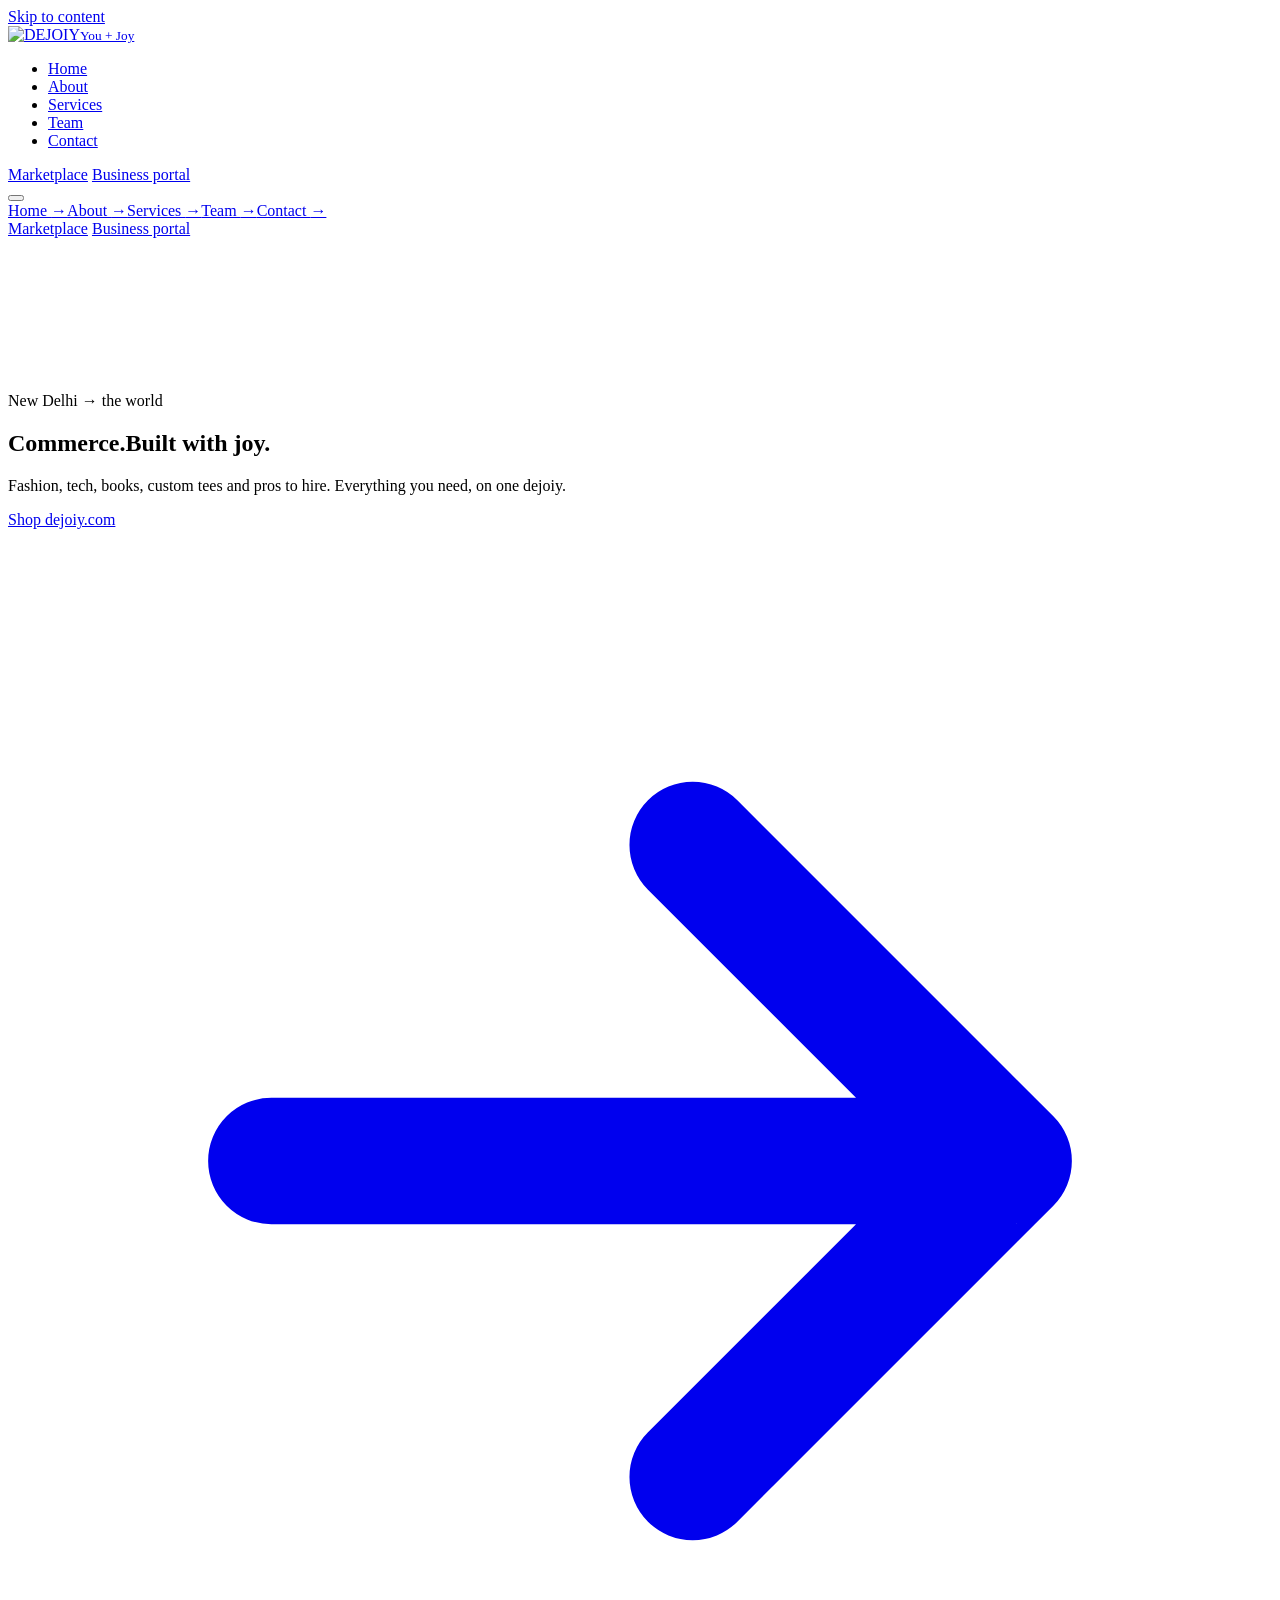
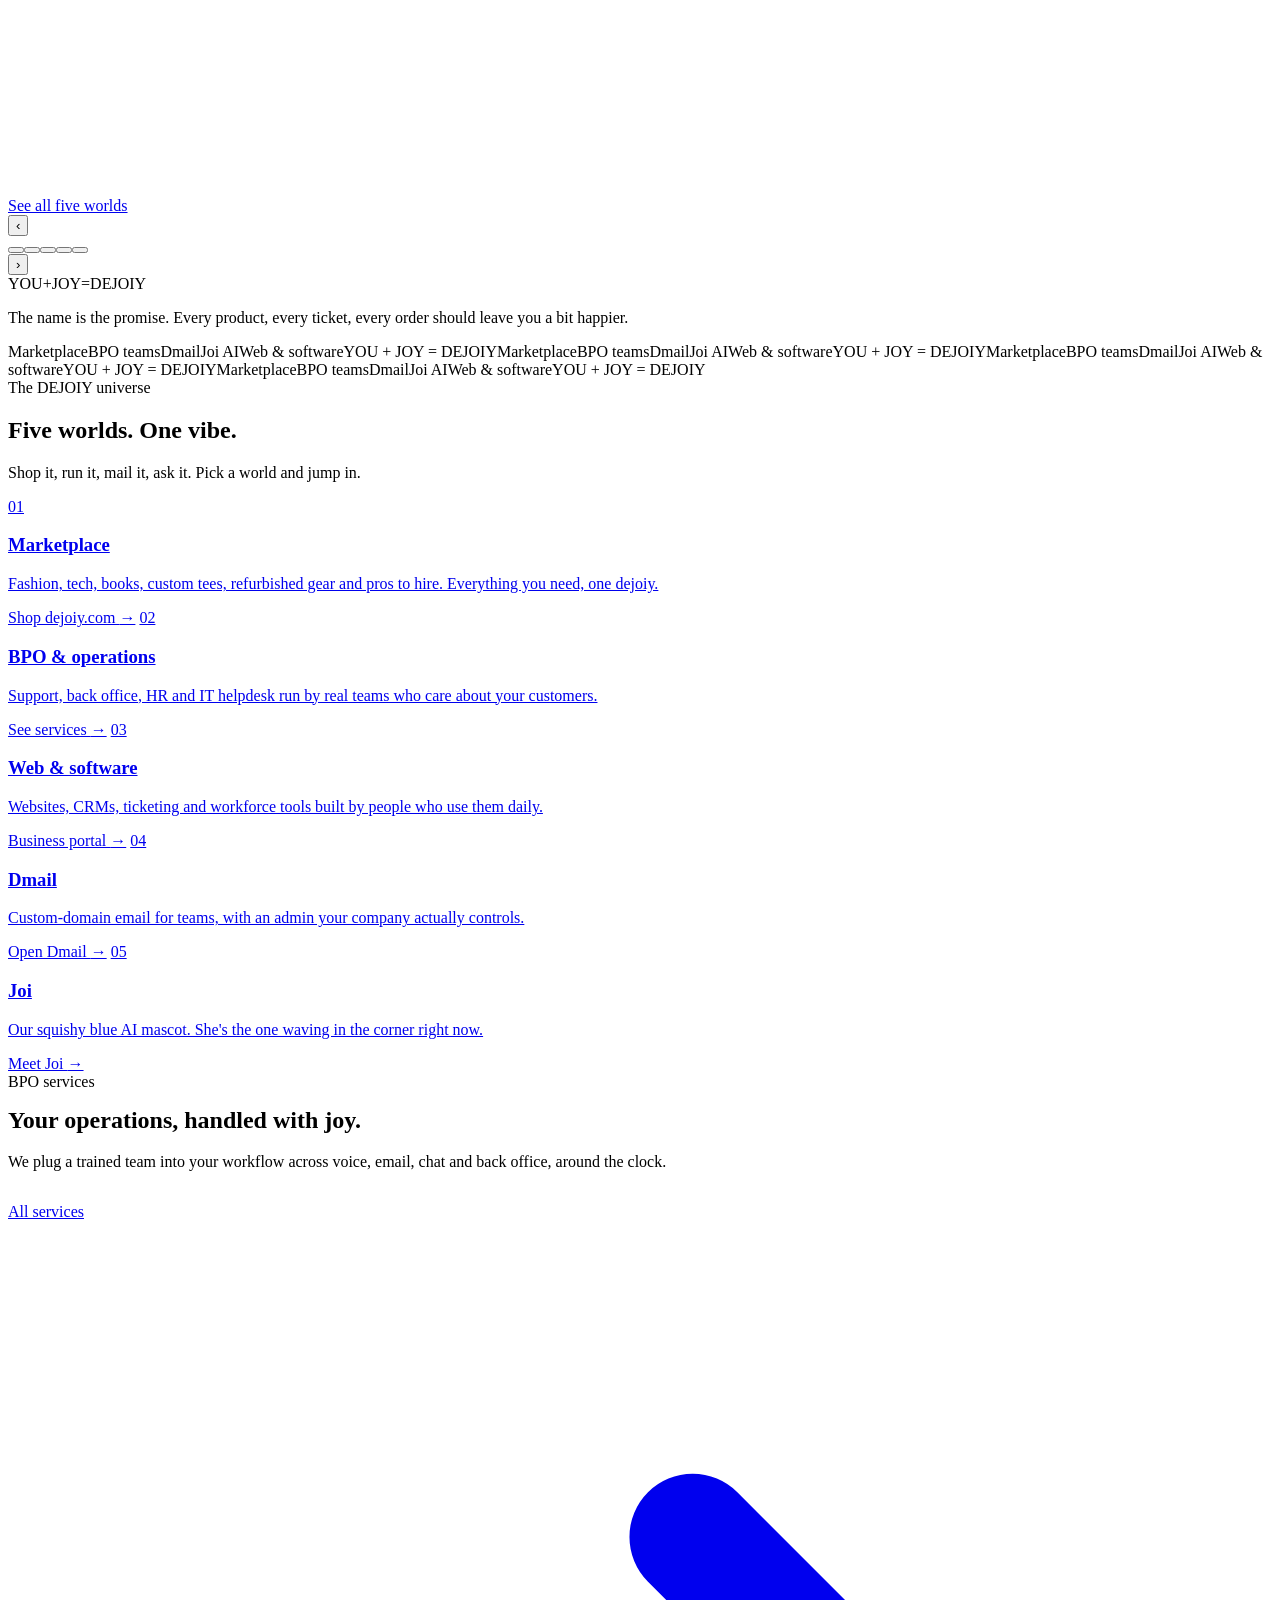
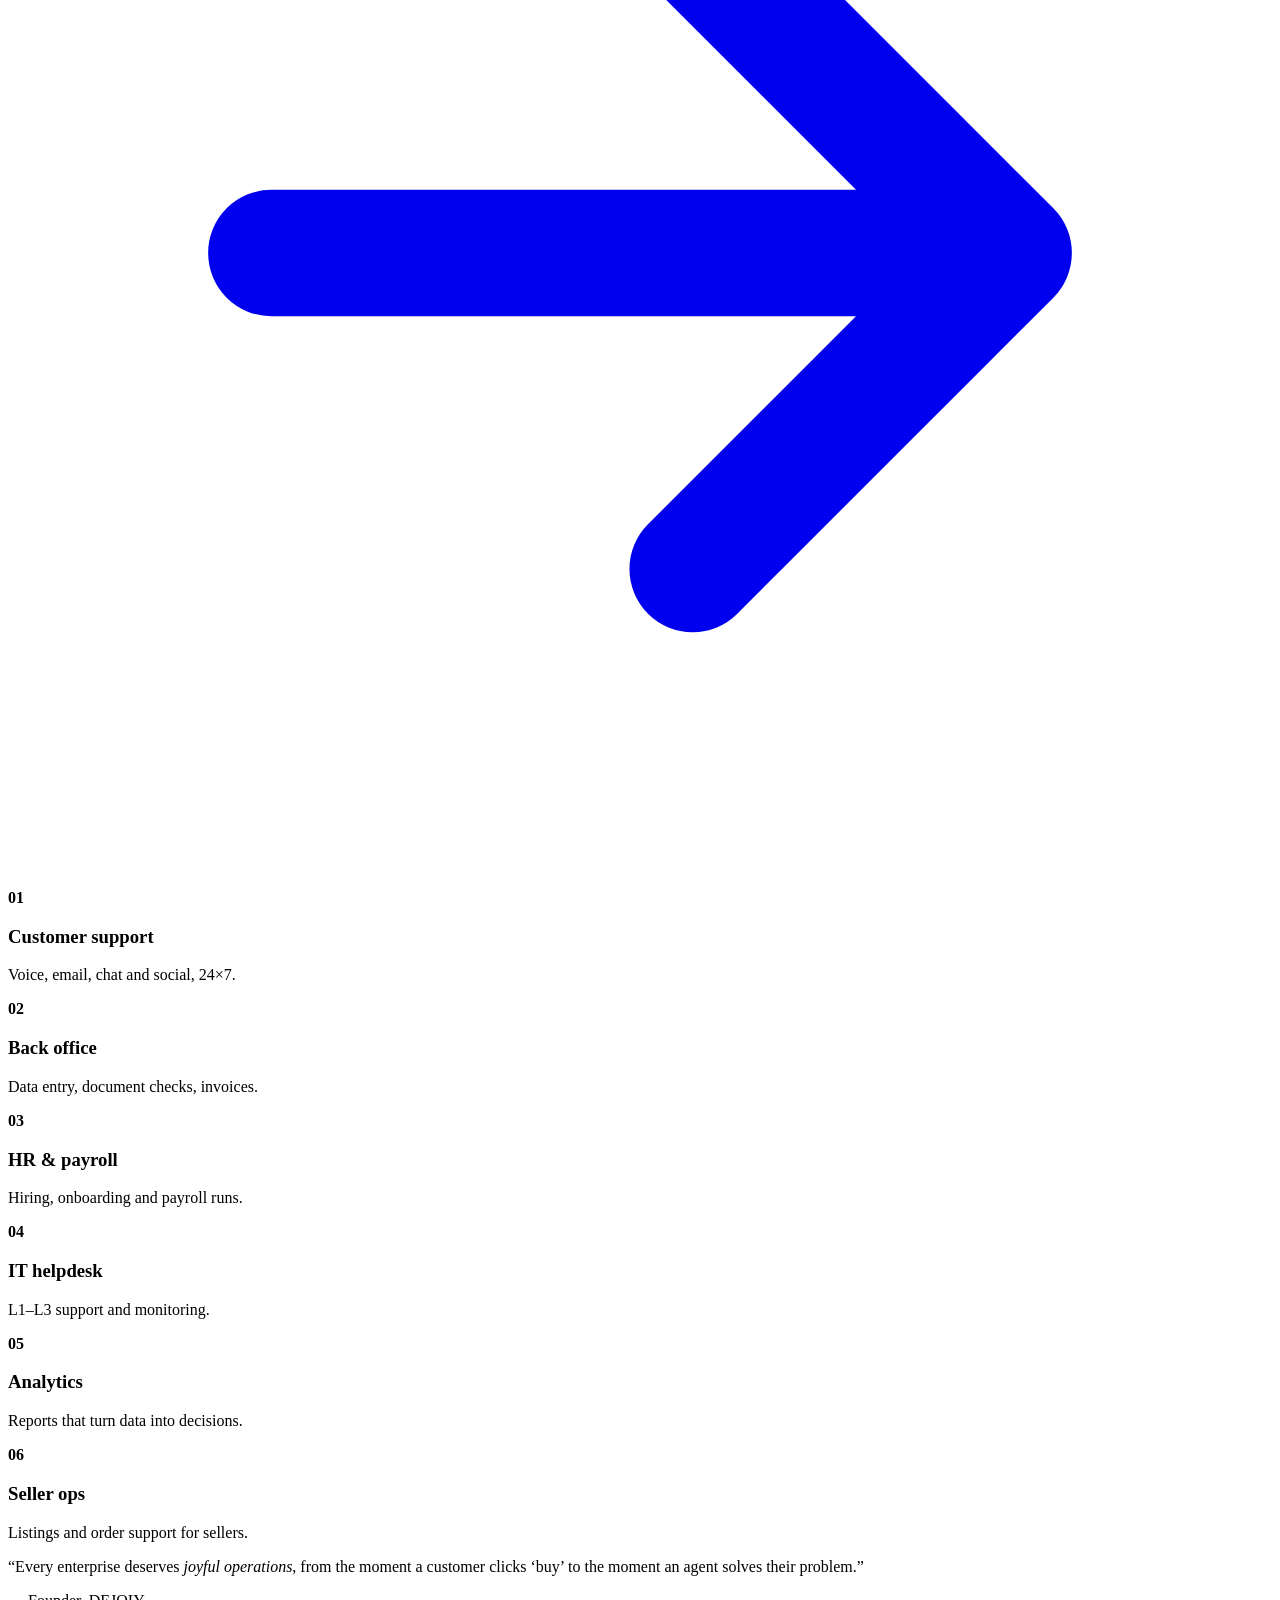
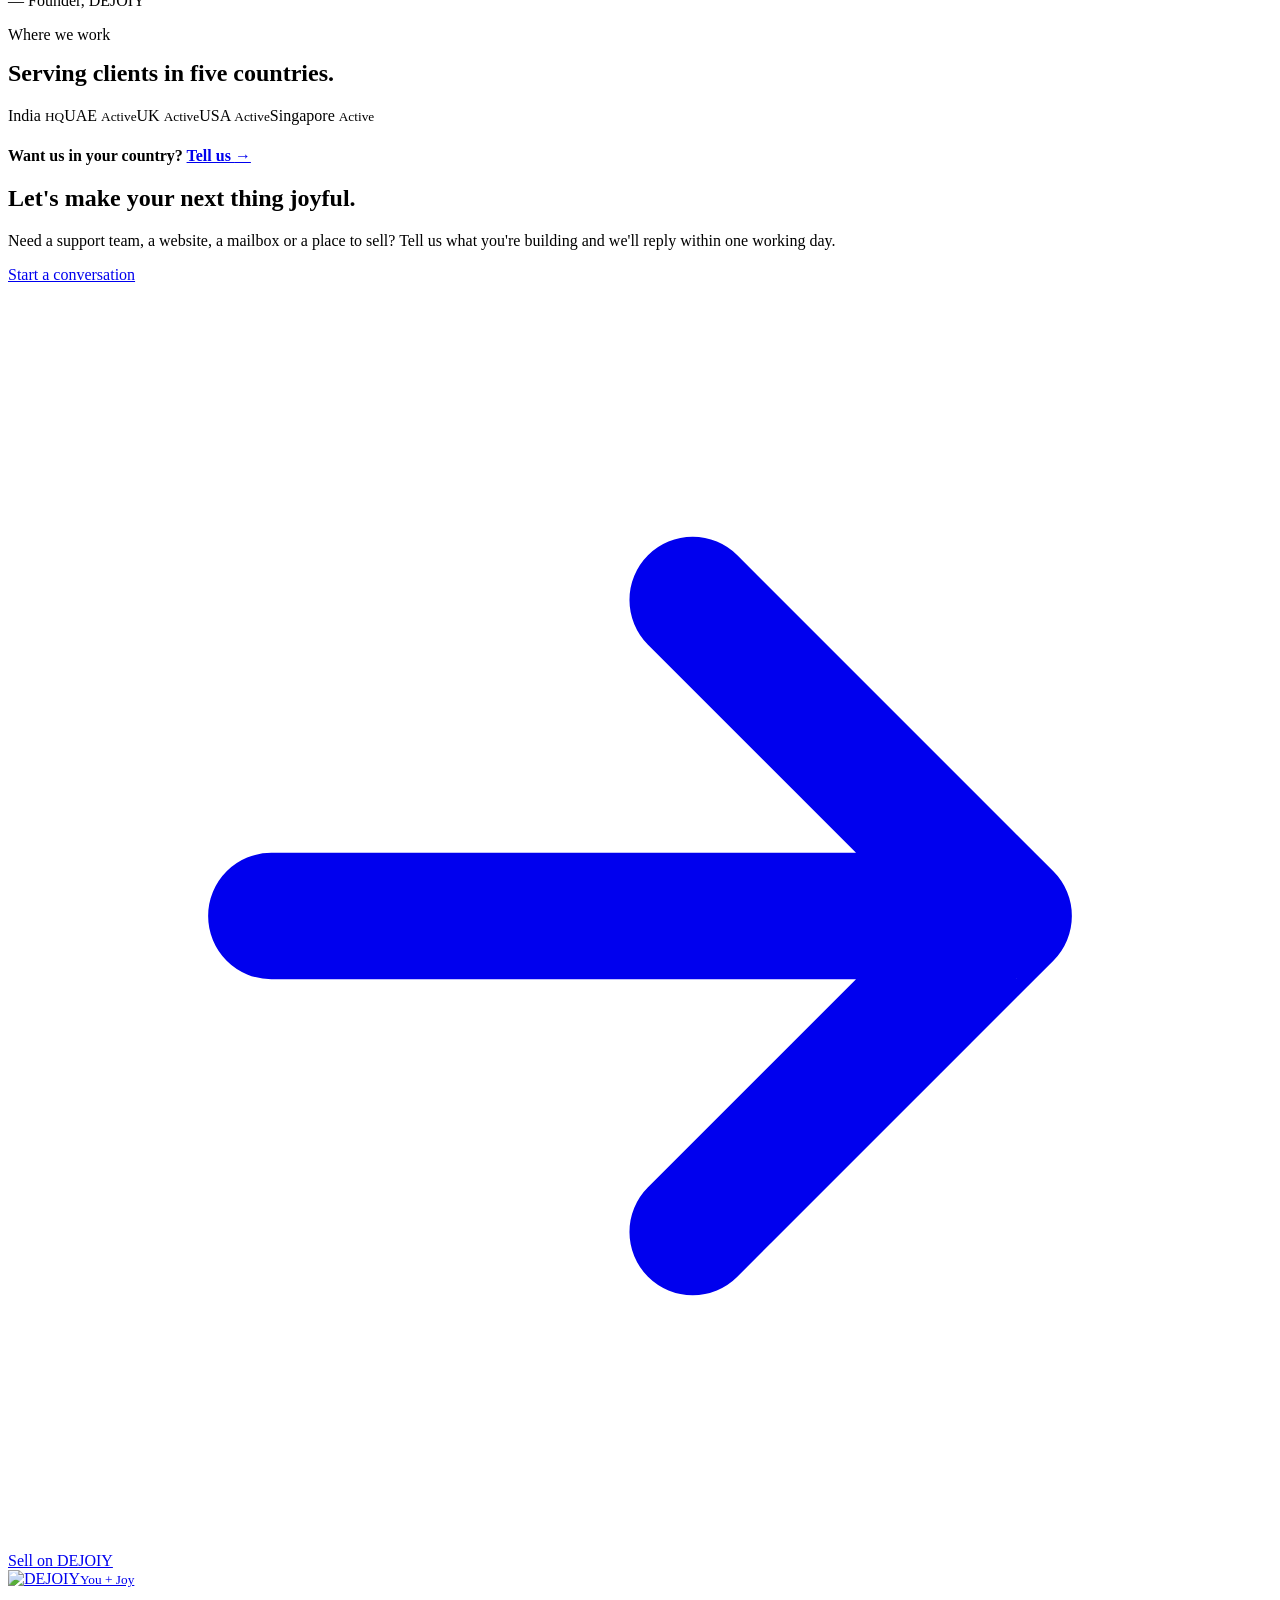
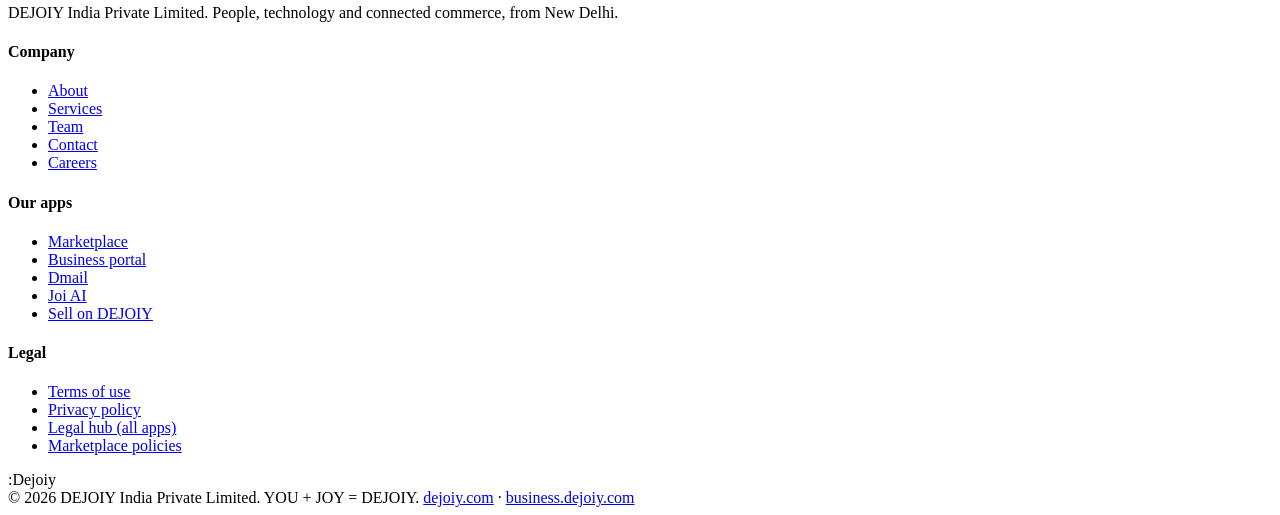
==== commit 5eaa18f7: "Hero: flowing light ribbons and a scrambling headline slider (TaskUs-style) - WebGL ribbon shader in" ====
--- a/dejoiy.co.in main/public/index.html
+++ b/dejoiy.co.in main/public/index.html
@@ -45,17 +45,20 @@
 <main id="main">
 
 <section class="hero" id="hero3d" aria-label="Introduction" data-joi="hero">
-  <div class="blob-fallback" aria-hidden="true"></div>
   <canvas id="hero-canvas" aria-hidden="true"></canvas>
-  <div class="wrap hero-in">
+  <div class="wrap hero-in" id="heroSlider" data-slides="[{&quot;word&quot;: &quot;Commerce.&quot;, &quot;lede&quot;: &quot;Fashion, tech, books, custom tees and pros to hire. Everything you need, on one dejoiy.&quot;, &quot;cta&quot;: &quot;Shop dejoiy.com&quot;, &quot;href&quot;: &quot;https://www.dejoiy.com&quot;}, {&quot;word&quot;: &quot;Support teams.&quot;, &quot;lede&quot;: &quot;Voice, email and chat teams that look after your customers around the clock.&quot;, &quot;cta&quot;: &quot;See BPO services&quot;, &quot;href&quot;: &quot;/services&quot;}, {&quot;word&quot;: &quot;Software.&quot;, &quot;lede&quot;: &quot;Websites, CRMs, ticketing and workforce tools, built by people who use them daily.&quot;, &quot;cta&quot;: &quot;Business portal&quot;, &quot;href&quot;: &quot;https://business.dejoiy.com&quot;}, {&quot;word&quot;: &quot;Email.&quot;, &quot;lede&quot;: &quot;Dmail gives your whole team an @company address, with an admin you control.&quot;, &quot;cta&quot;: &quot;Open Dmail&quot;, &quot;href&quot;: &quot;https://mail.dejoiy.com&quot;}, {&quot;word&quot;: &quot;AI.&quot;, &quot;lede&quot;: &quot;Joi, our squishy blue AI, answers questions across every DEJOIY app.&quot;, &quot;cta&quot;: &quot;Meet Joi&quot;, &quot;href&quot;: &quot;https://joi-ai.dejoiy.com&quot;}]">
     <span class="sticker rv"><i></i> New Delhi → the world</span>
-    <h1 class="h-xl rv d1">You + Joy,<br />at <span class="mark"><span id="heroSwap">scale</span></span>.</h1>
-    <p class="lede rv d2">DEJOIY connects people, technology, commerce and operations. One company behind a marketplace, BPO teams, email, an AI mascot and the software that holds it together.</p>
+    <h1 class="h-xl rv d1"><span class="hs-word" id="heroWord">Commerce.</span><span class="hs-tail">Built with joy.</span></h1>
+    <p class="lede rv d2" id="heroLede" aria-live="polite">Fashion, tech, books, custom tees and pros to hire. Everything you need, on one dejoiy.</p>
     <div class="btns rv d3">
-      <a class="btn btn-ink" href="#worlds">See what we build <svg viewBox="0 0 24 24" fill="none" stroke="currentColor" stroke-width="2.4" stroke-linecap="round" stroke-linejoin="round" aria-hidden="true"><path d="M5 12h14M13 6l6 6-6 6"/></svg></a>
-      <a class="btn btn-line" href="/contact">Talk to us</a>
+      <a class="btn btn-lime" id="heroCta" href="https://www.dejoiy.com" target="_blank" rel="noopener"><span>Shop dejoiy.com</span> <svg viewBox="0 0 24 24" fill="none" stroke="currentColor" stroke-width="2.4" stroke-linecap="round" stroke-linejoin="round" aria-hidden="true"><path d="M5 12h14M13 6l6 6-6 6"/></svg></a>
+      <a class="btn btn-line" href="#worlds">See all five worlds</a>
     </div>
-    <div class="chips rv d4"><span class="chip">Since 2024</span><span class="chip">5 countries</span><span class="chip">24×7 support</span><span class="chip">Marketplace · BPO · Software</span></div>
+    <div class="hs-controls rv d4">
+      <button class="hs-arrow hs-prev" type="button" aria-label="Previous">‹</button>
+      <div class="hs-dots"><button class="hs-dot" type="button" aria-label="Show Commerce" aria-current="true"></button><button class="hs-dot" type="button" aria-label="Show Support teams" aria-current="false"></button><button class="hs-dot" type="button" aria-label="Show Software" aria-current="false"></button><button class="hs-dot" type="button" aria-label="Show Email" aria-current="false"></button><button class="hs-dot" type="button" aria-label="Show AI" aria-current="false"></button></div>
+      <button class="hs-arrow hs-next" type="button" aria-label="Next">›</button>
+    </div>
   </div>
 </section>
 
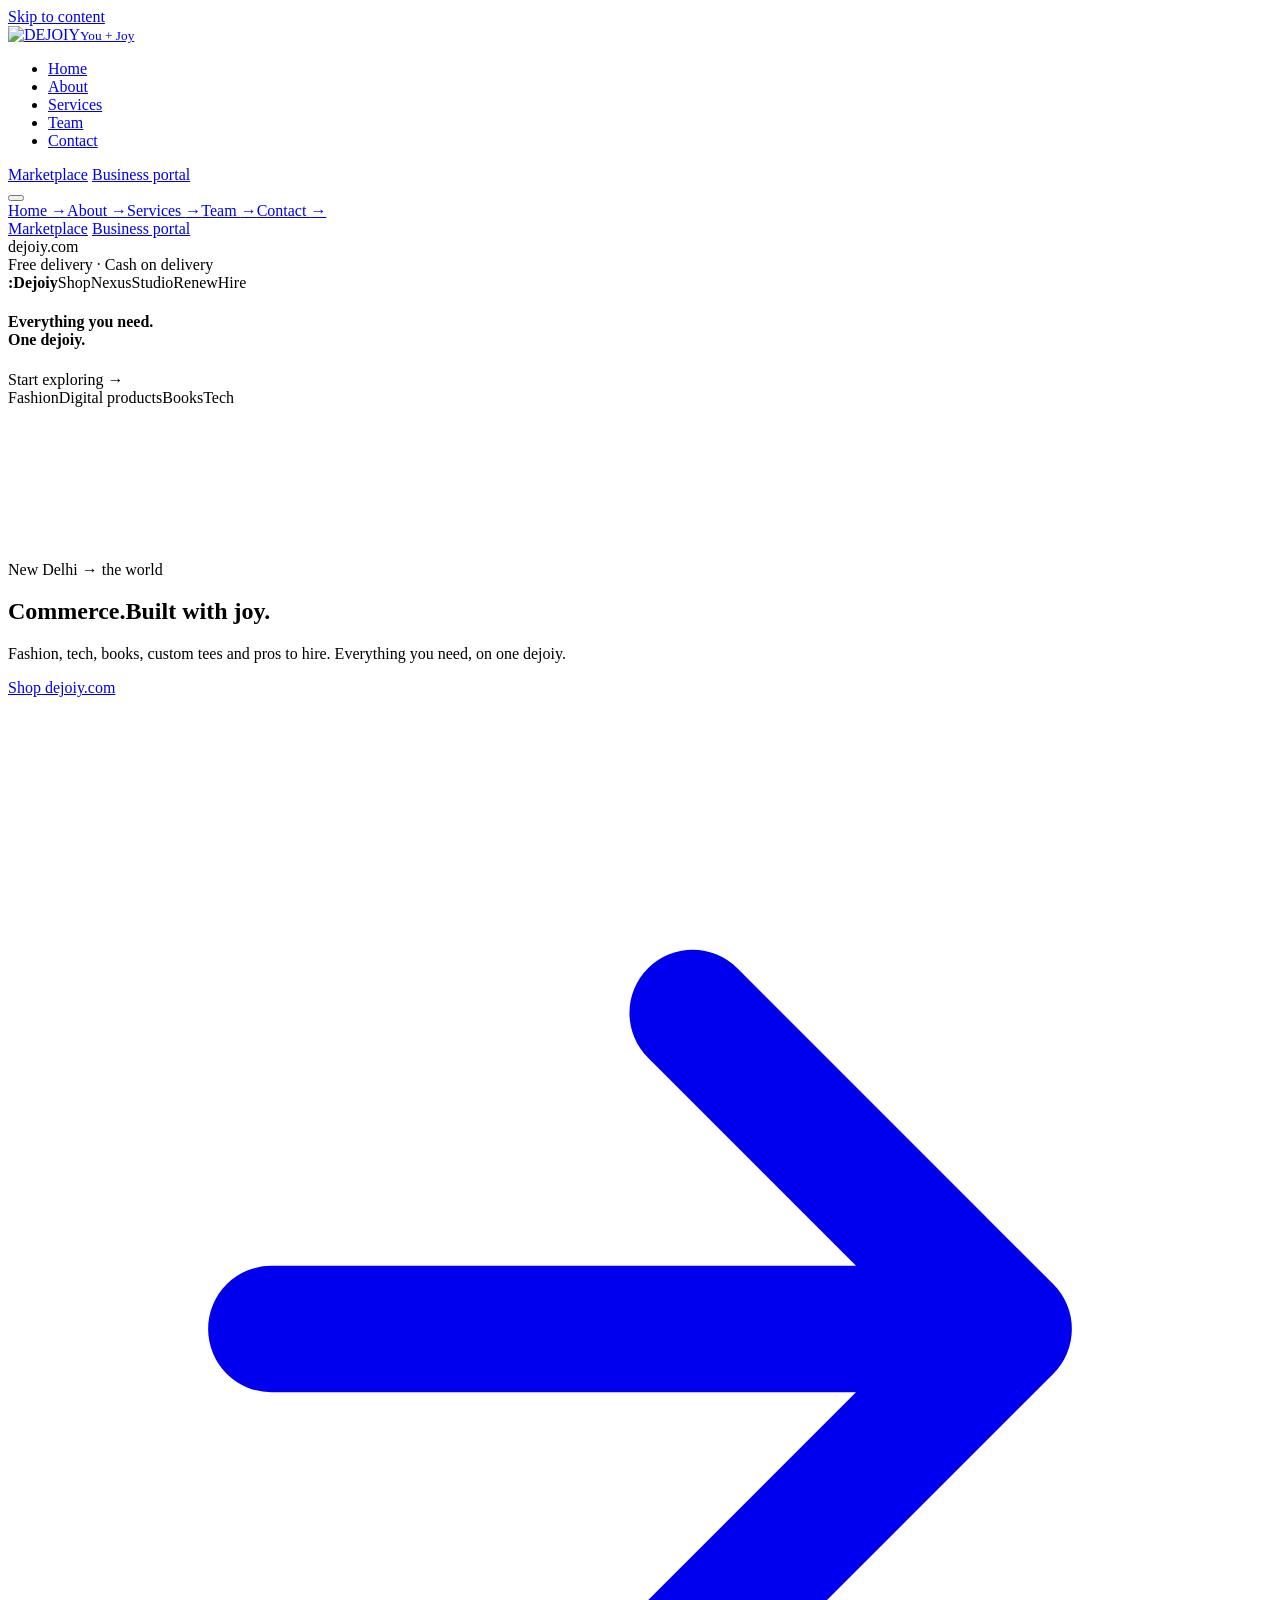
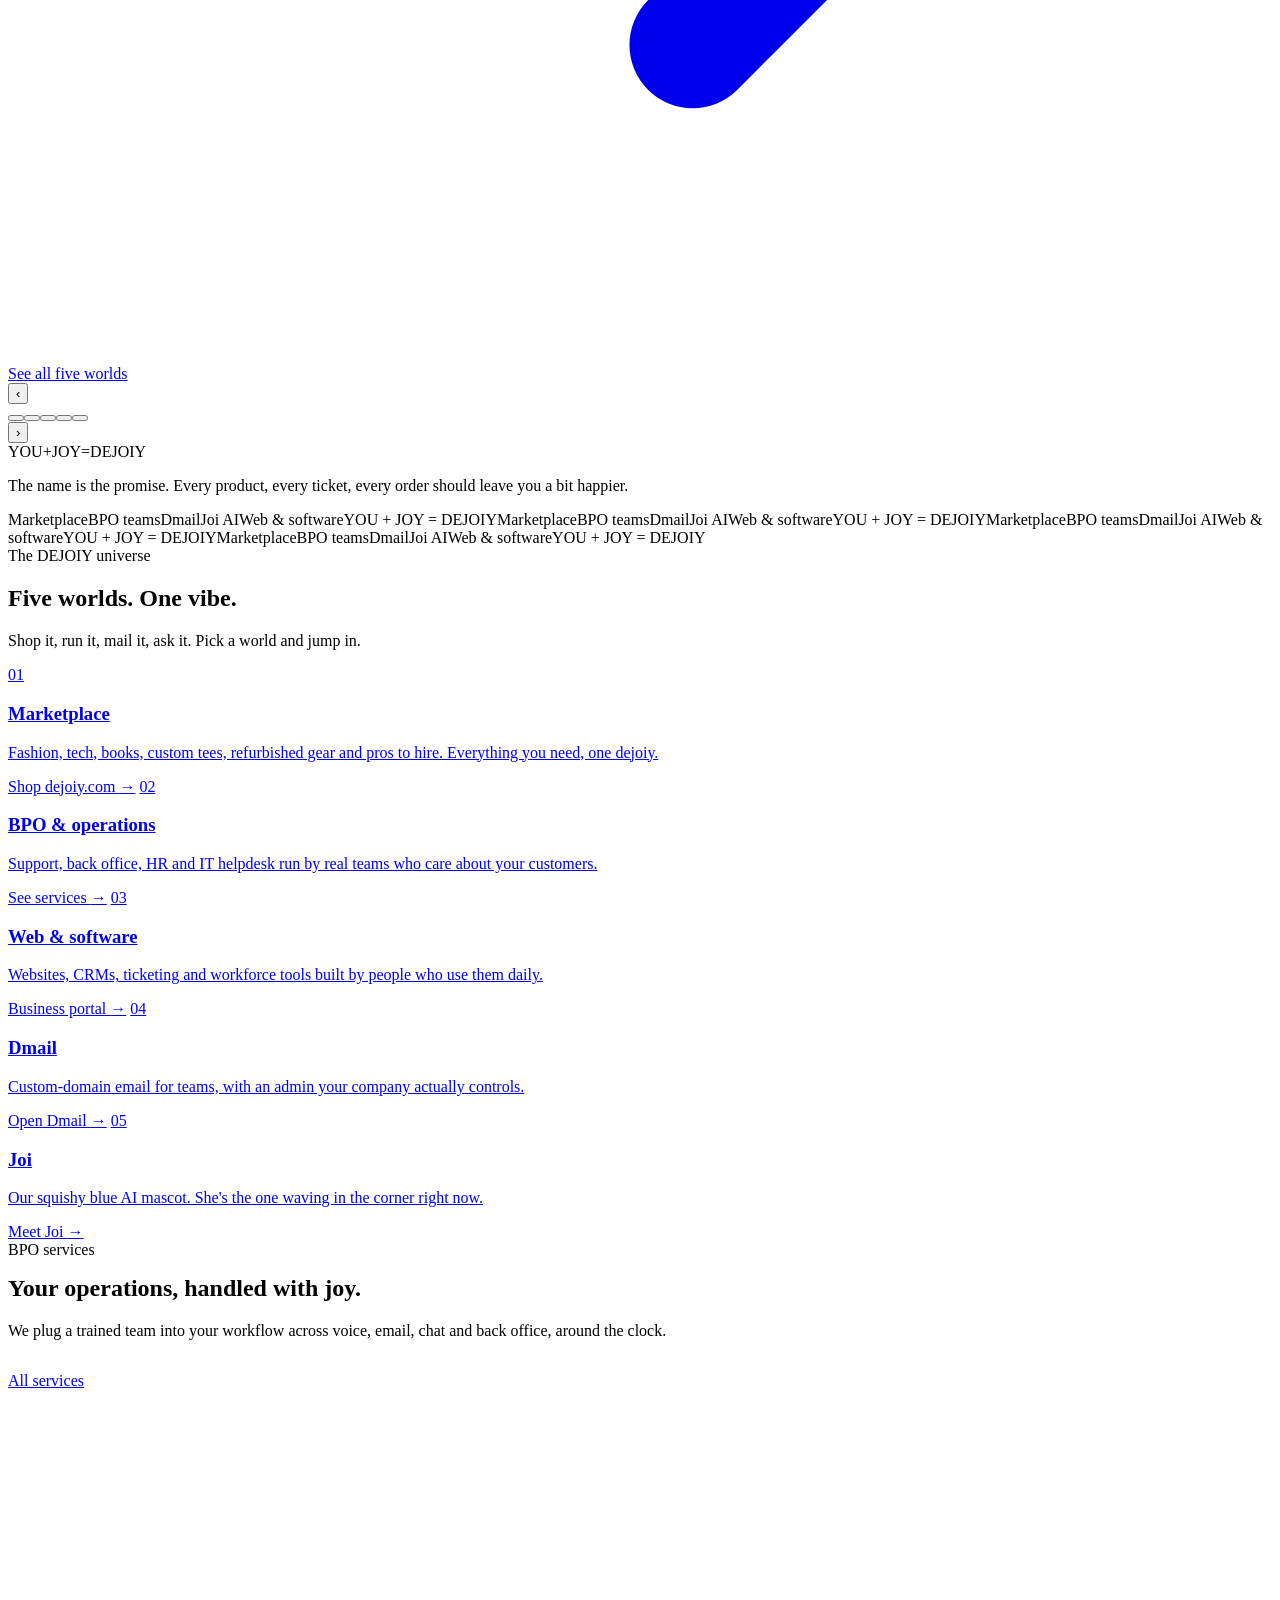
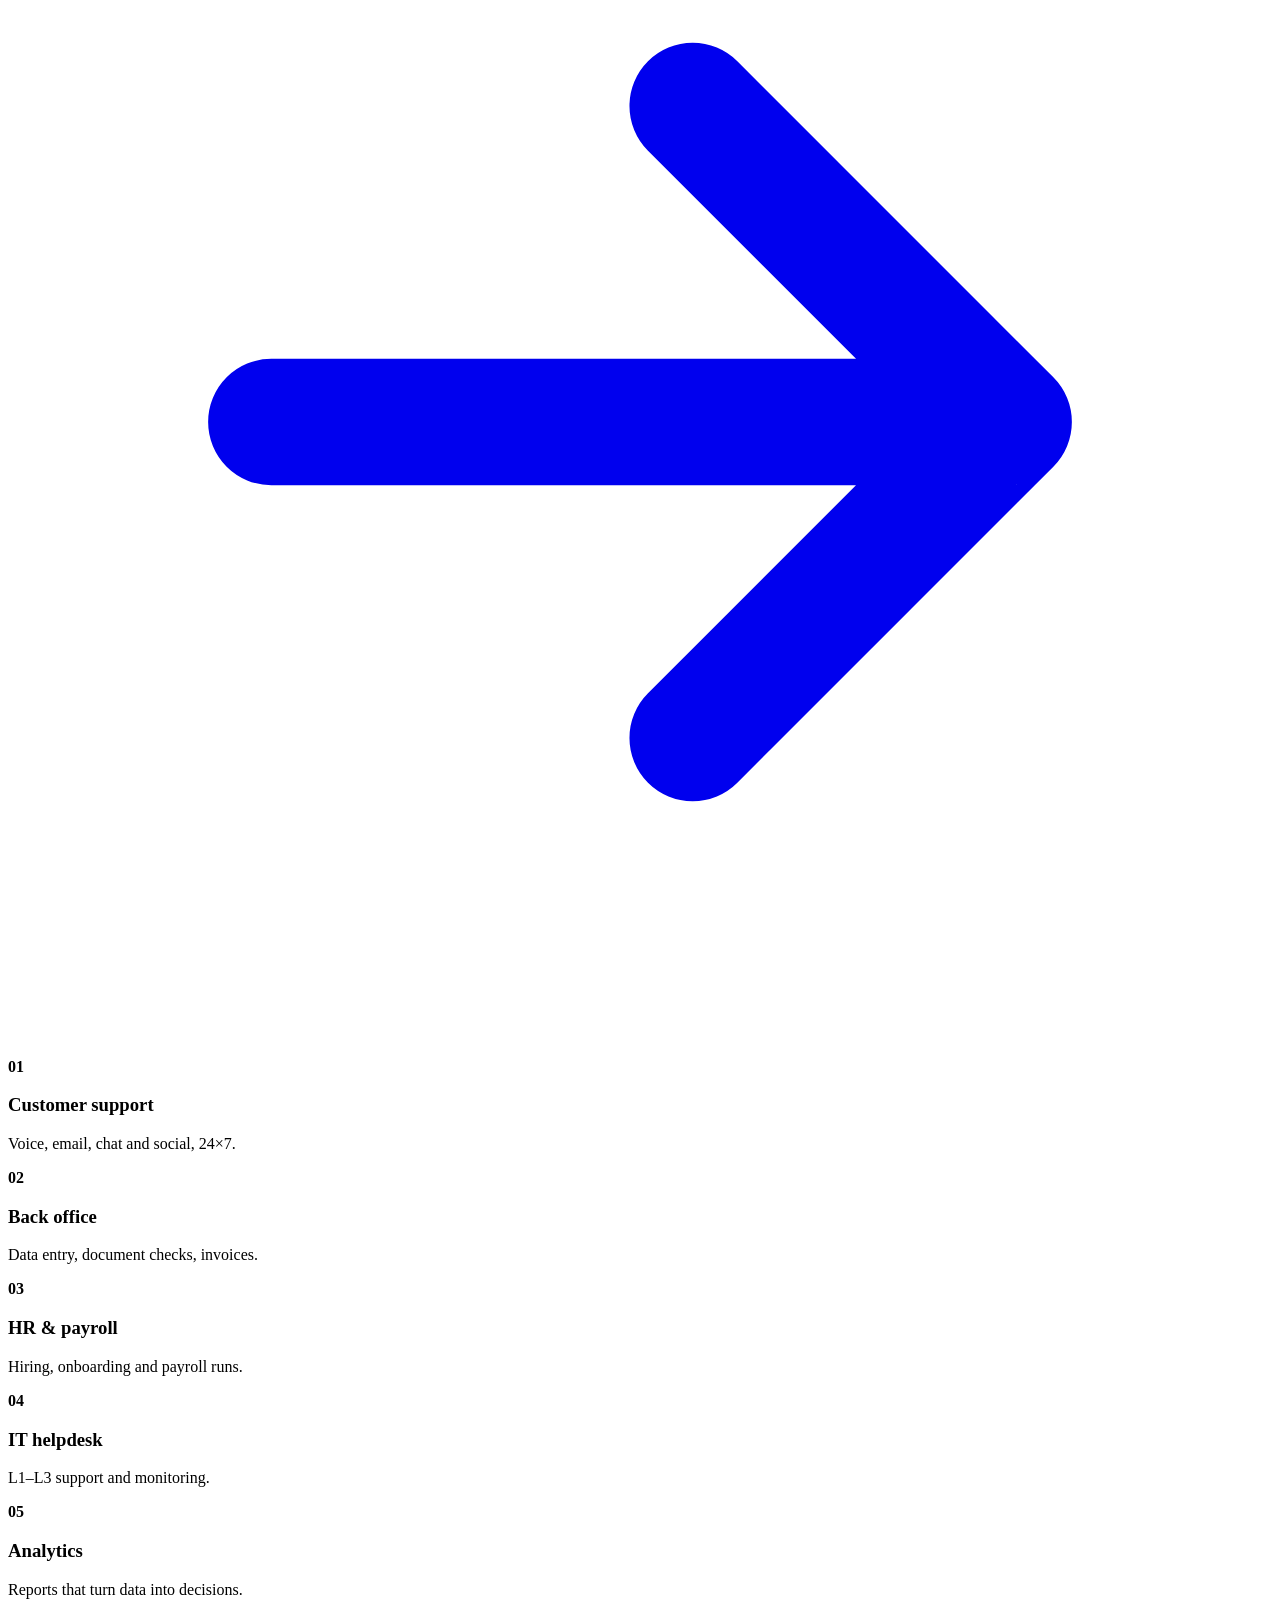
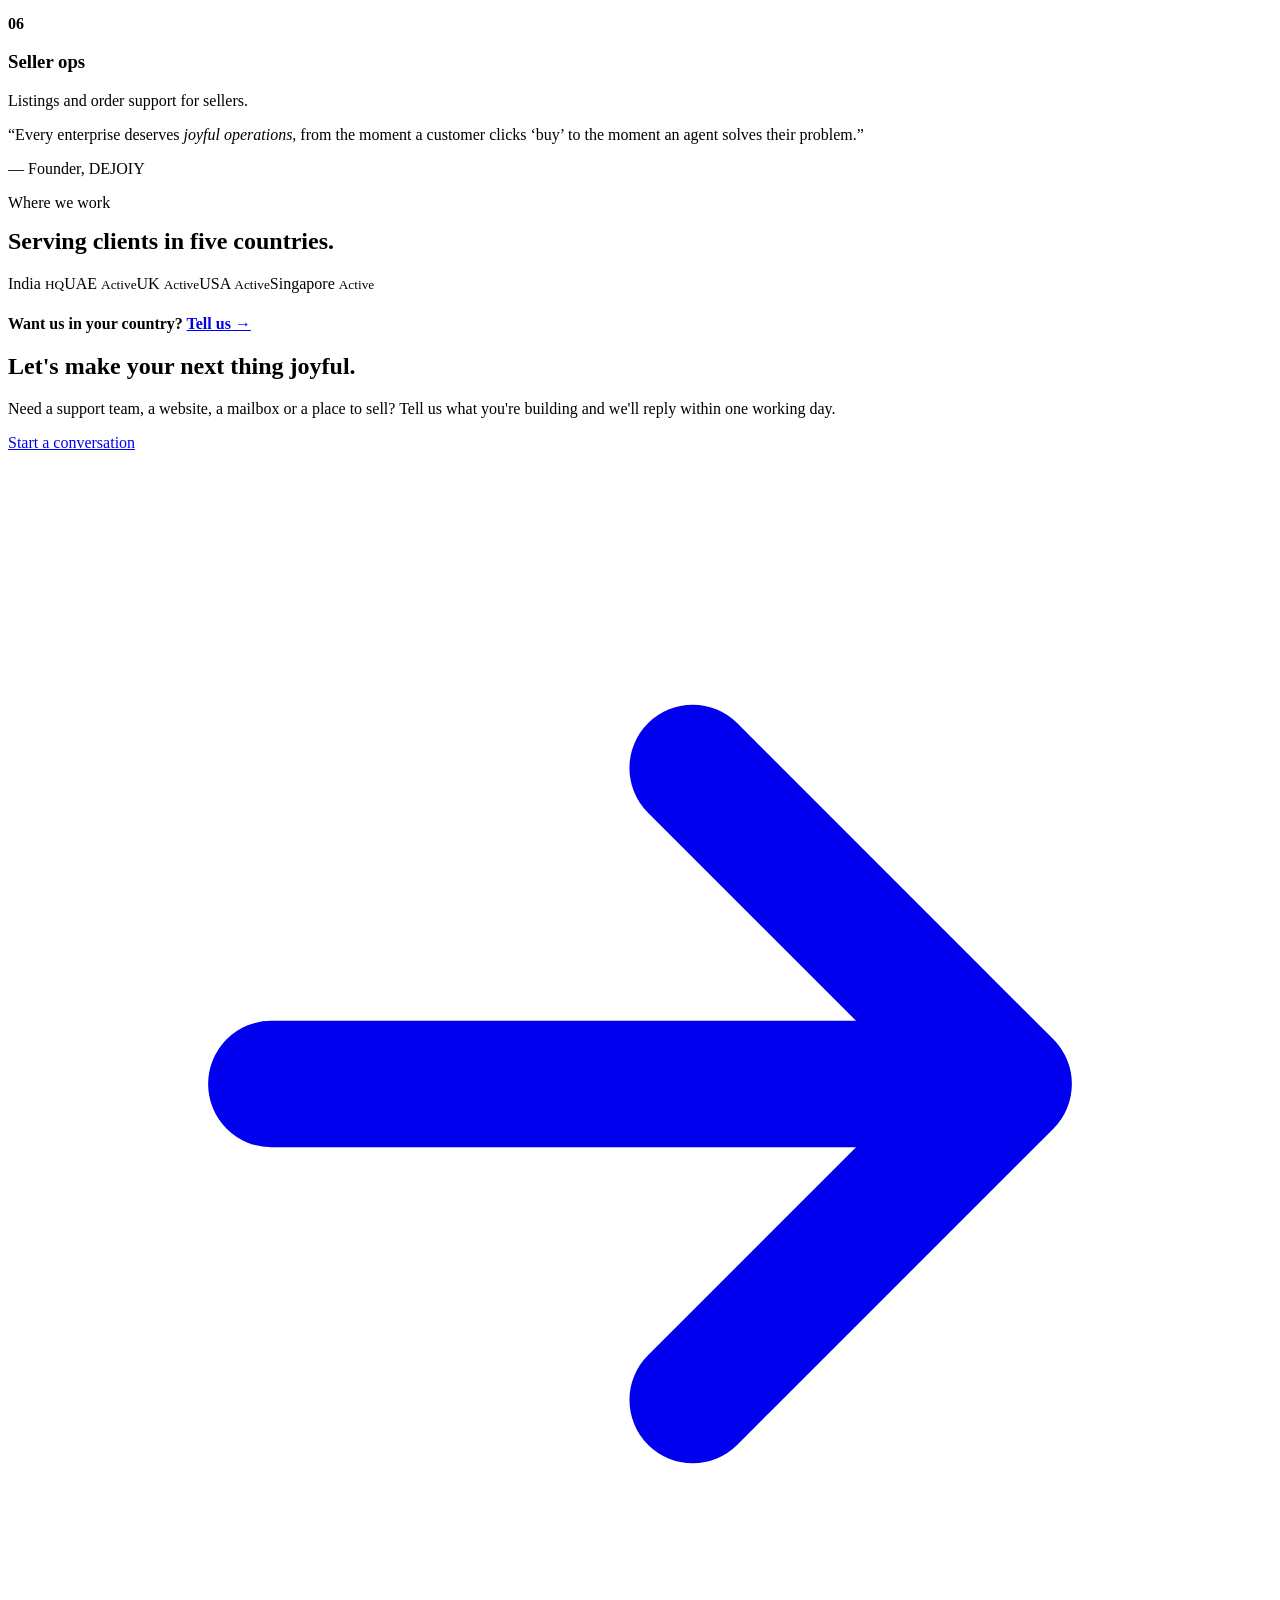
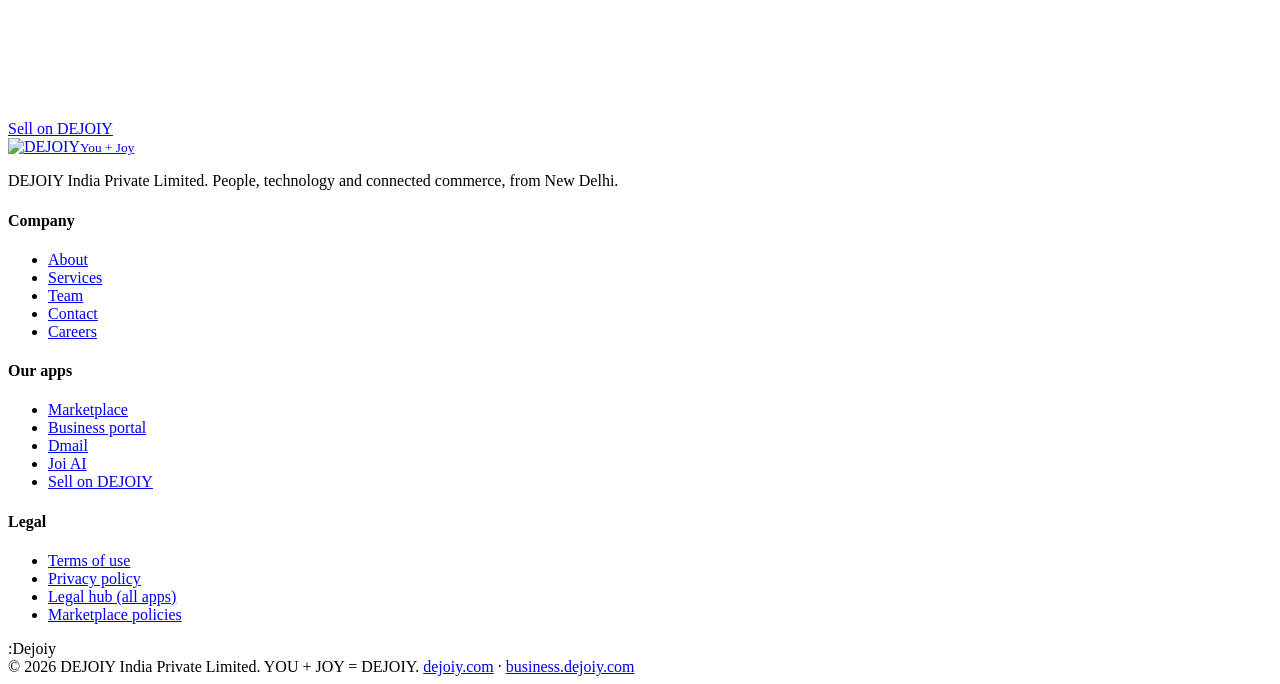
==== commit 32aa18ce: "Hero ribbons gather into a shape for each slide Frame around a dejoiy.com preview (Commerce), headse" ====
--- a/dejoiy.co.in main/public/index.html
+++ b/dejoiy.co.in main/public/index.html
@@ -44,9 +44,16 @@
 
 <main id="main">
 
-<section class="hero" id="hero3d" aria-label="Introduction" data-joi="hero">
+<section class="hero" id="hero3d" aria-label="Introduction" data-joi="hero" data-slide="frame">
+  <div class="dj-mock" id="dejoiyMock" aria-hidden="true">
+    <div class="dj-mock-bar"><i></i><i></i><i></i><span>dejoiy.com</span></div>
+    <div class="dj-mock-promo">Free delivery · Cash on delivery</div>
+    <div class="dj-mock-nav"><b>:Dejoiy</b><span>Shop</span><span>Nexus</span><span>Studio</span><span>Renew</span><span>Hire</span></div>
+    <div class="dj-mock-hero"><h4>Everything you need.<br />One dejoiy.</h4><span class="dj-mock-btn">Start exploring →</span></div>
+    <div class="dj-mock-pills"><span>Fashion</span><span>Digital products</span><span>Books</span><span>Tech</span></div>
+  </div>
   <canvas id="hero-canvas" aria-hidden="true"></canvas>
-  <div class="wrap hero-in" id="heroSlider" data-slides="[{&quot;word&quot;: &quot;Commerce.&quot;, &quot;lede&quot;: &quot;Fashion, tech, books, custom tees and pros to hire. Everything you need, on one dejoiy.&quot;, &quot;cta&quot;: &quot;Shop dejoiy.com&quot;, &quot;href&quot;: &quot;https://www.dejoiy.com&quot;}, {&quot;word&quot;: &quot;Support teams.&quot;, &quot;lede&quot;: &quot;Voice, email and chat teams that look after your customers around the clock.&quot;, &quot;cta&quot;: &quot;See BPO services&quot;, &quot;href&quot;: &quot;/services&quot;}, {&quot;word&quot;: &quot;Software.&quot;, &quot;lede&quot;: &quot;Websites, CRMs, ticketing and workforce tools, built by people who use them daily.&quot;, &quot;cta&quot;: &quot;Business portal&quot;, &quot;href&quot;: &quot;https://business.dejoiy.com&quot;}, {&quot;word&quot;: &quot;Email.&quot;, &quot;lede&quot;: &quot;Dmail gives your whole team an @company address, with an admin you control.&quot;, &quot;cta&quot;: &quot;Open Dmail&quot;, &quot;href&quot;: &quot;https://mail.dejoiy.com&quot;}, {&quot;word&quot;: &quot;AI.&quot;, &quot;lede&quot;: &quot;Joi, our squishy blue AI, answers questions across every DEJOIY app.&quot;, &quot;cta&quot;: &quot;Meet Joi&quot;, &quot;href&quot;: &quot;https://joi-ai.dejoiy.com&quot;}]">
+  <div class="wrap hero-in" id="heroSlider" data-slides="[{&quot;word&quot;: &quot;Commerce.&quot;, &quot;lede&quot;: &quot;Fashion, tech, books, custom tees and pros to hire. Everything you need, on one dejoiy.&quot;, &quot;cta&quot;: &quot;Shop dejoiy.com&quot;, &quot;href&quot;: &quot;https://www.dejoiy.com&quot;, &quot;shape&quot;: &quot;frame&quot;}, {&quot;word&quot;: &quot;Support teams.&quot;, &quot;lede&quot;: &quot;Voice, email and chat teams that look after your customers around the clock.&quot;, &quot;cta&quot;: &quot;See BPO services&quot;, &quot;href&quot;: &quot;/services&quot;, &quot;shape&quot;: &quot;headset&quot;}, {&quot;word&quot;: &quot;Software.&quot;, &quot;lede&quot;: &quot;Websites, CRMs, ticketing and workforce tools, built by people who use them daily.&quot;, &quot;cta&quot;: &quot;Business portal&quot;, &quot;href&quot;: &quot;https://business.dejoiy.com&quot;, &quot;shape&quot;: &quot;rings&quot;}, {&quot;word&quot;: &quot;Email.&quot;, &quot;lede&quot;: &quot;Dmail gives your whole team an @company address, with an admin you control.&quot;, &quot;cta&quot;: &quot;Open Dmail&quot;, &quot;href&quot;: &quot;https://mail.dejoiy.com&quot;, &quot;shape&quot;: &quot;mail&quot;}, {&quot;word&quot;: &quot;AI.&quot;, &quot;lede&quot;: &quot;Joi, our squishy blue AI, answers questions across every DEJOIY app.&quot;, &quot;cta&quot;: &quot;Meet Joi&quot;, &quot;href&quot;: &quot;https://joi-ai.dejoiy.com&quot;, &quot;shape&quot;: &quot;joi&quot;}]">
     <span class="sticker rv"><i></i> New Delhi → the world</span>
     <h1 class="h-xl rv d1"><span class="hs-word" id="heroWord">Commerce.</span><span class="hs-tail">Built with joy.</span></h1>
     <p class="lede rv d2" id="heroLede" aria-live="polite">Fashion, tech, books, custom tees and pros to hire. Everything you need, on one dejoiy.</p>
